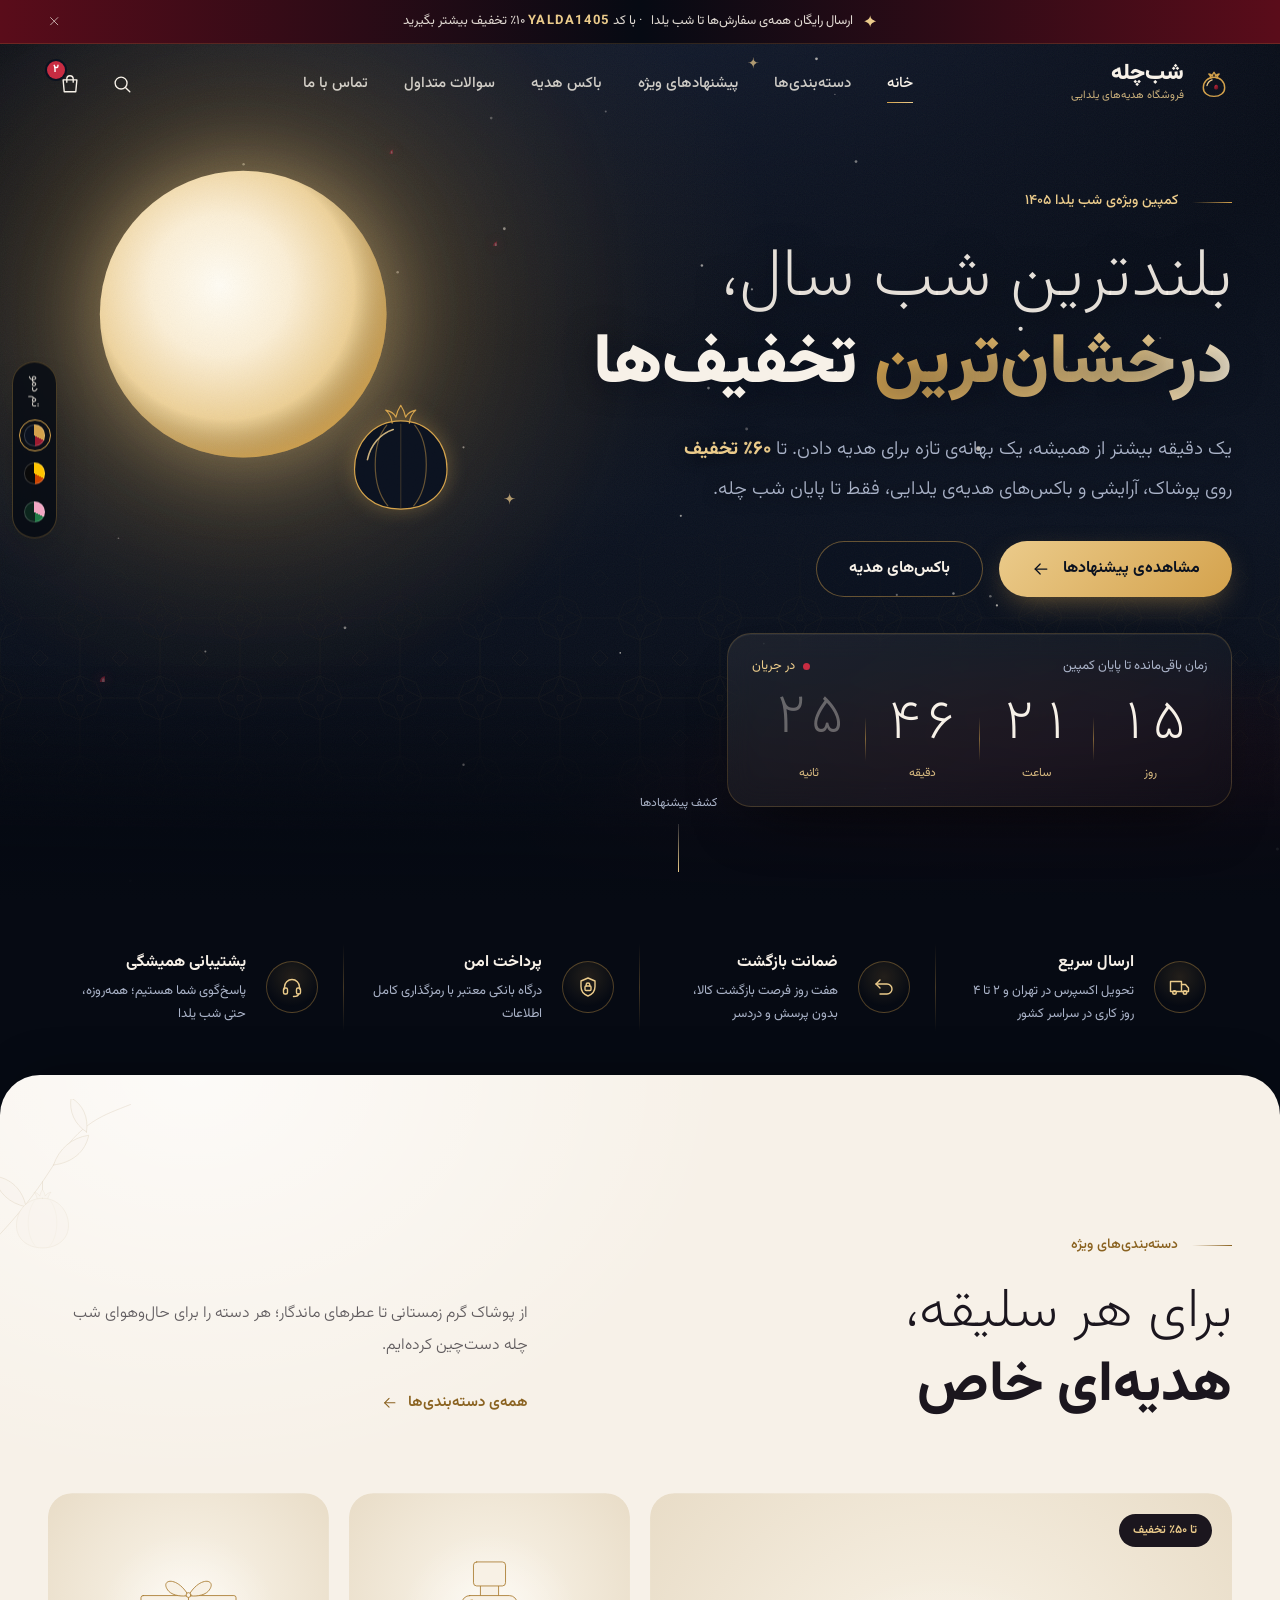
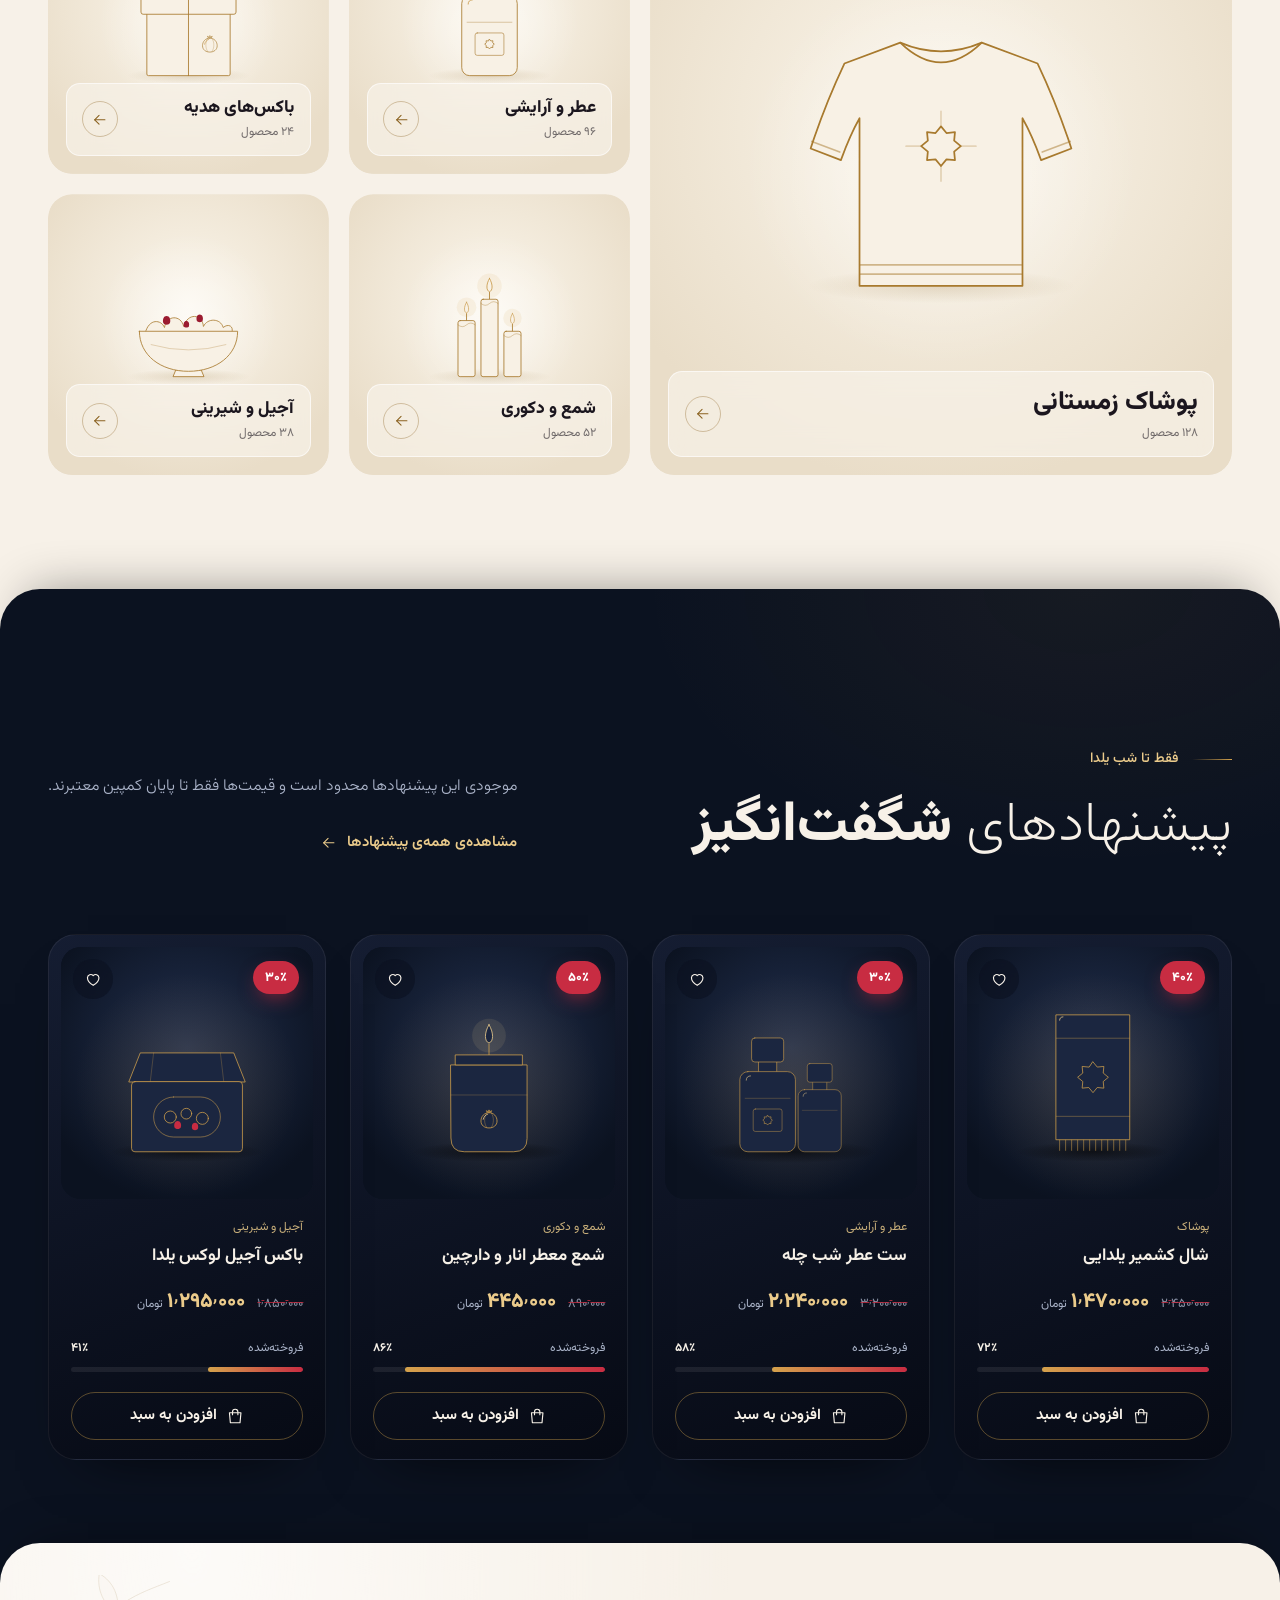
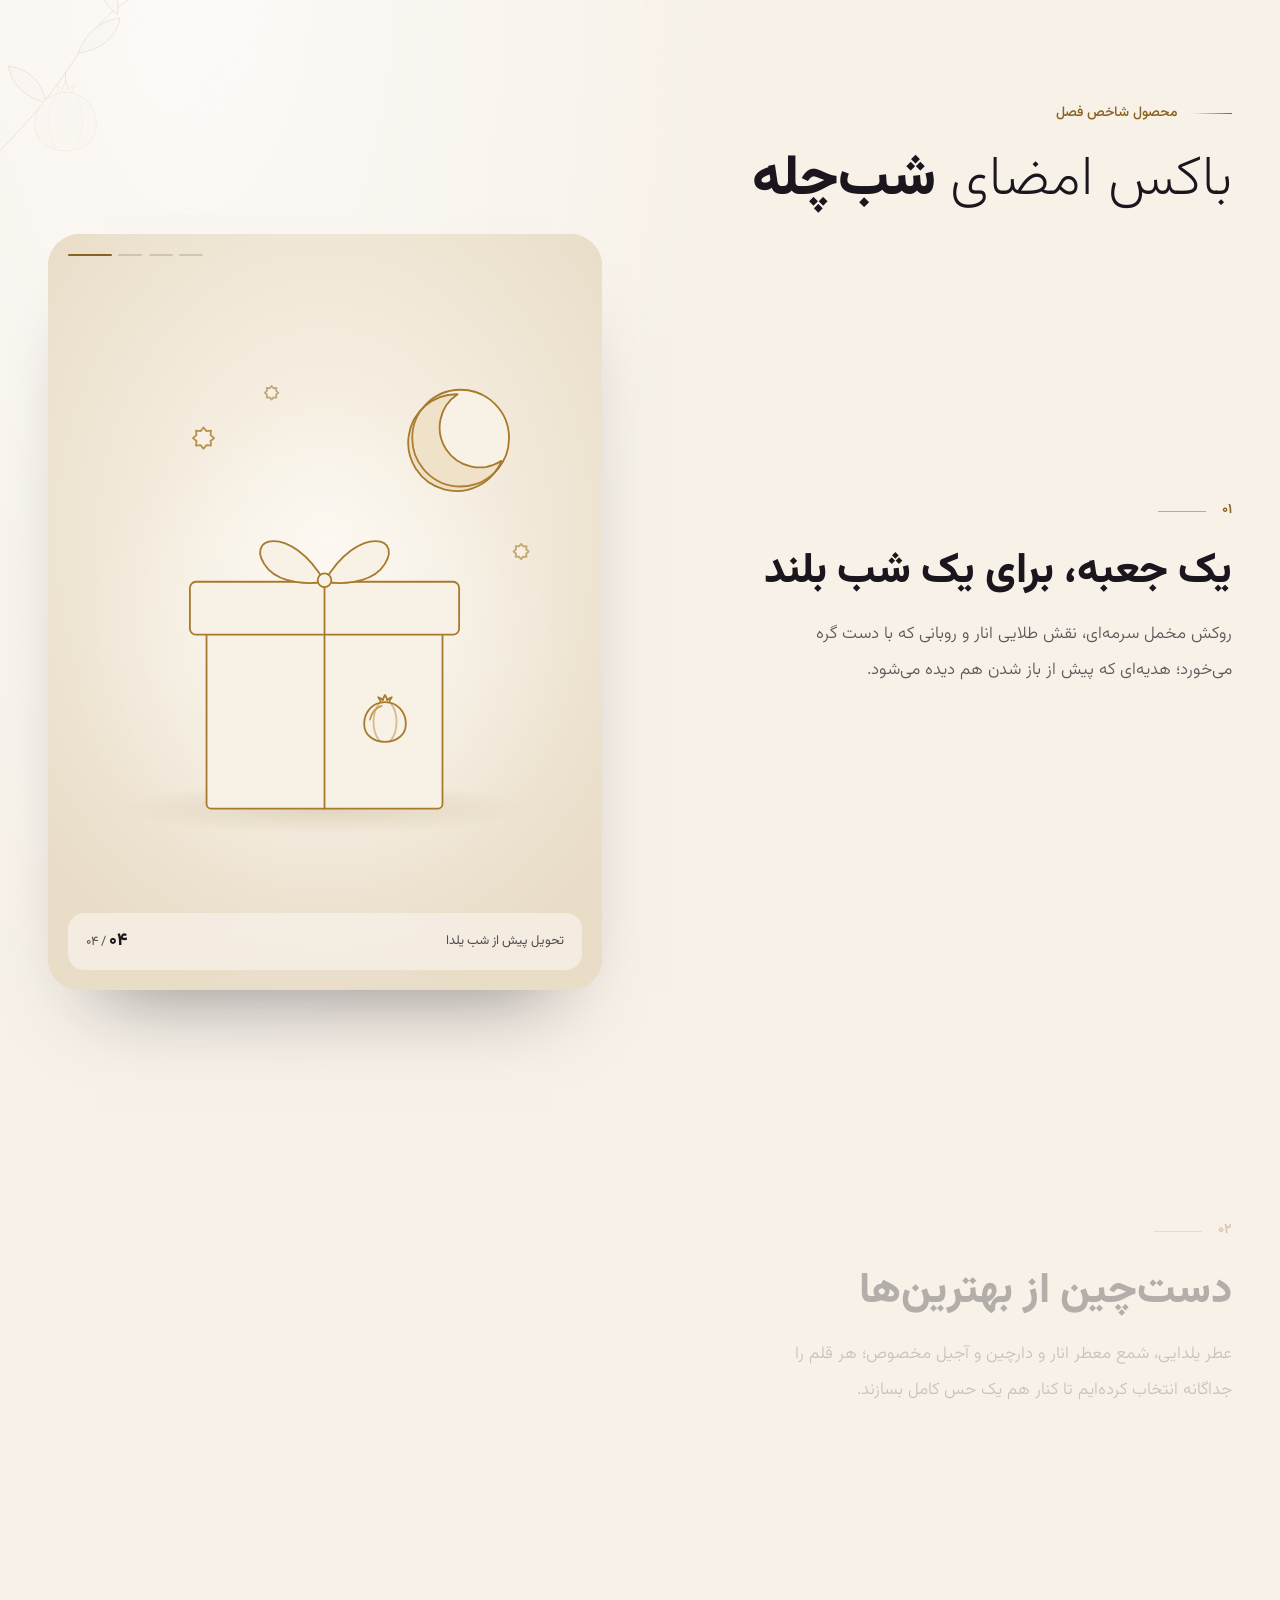
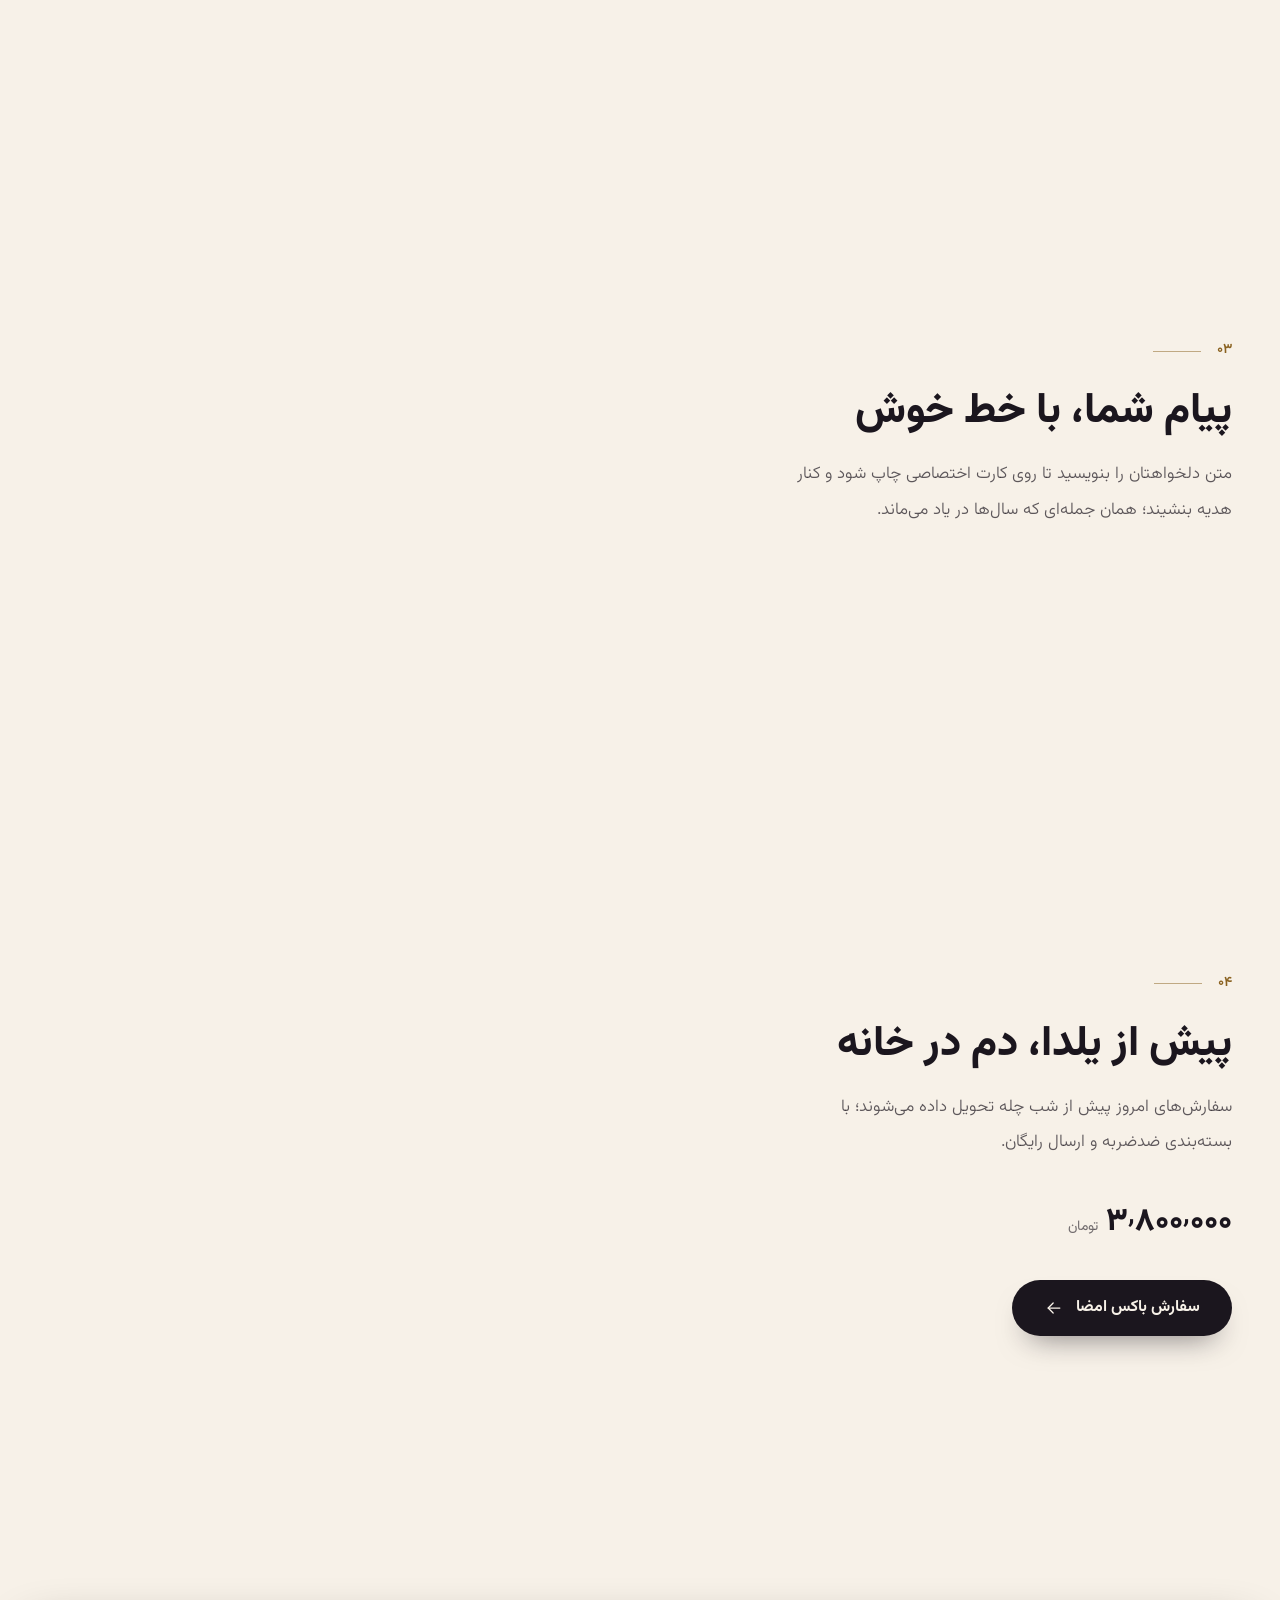
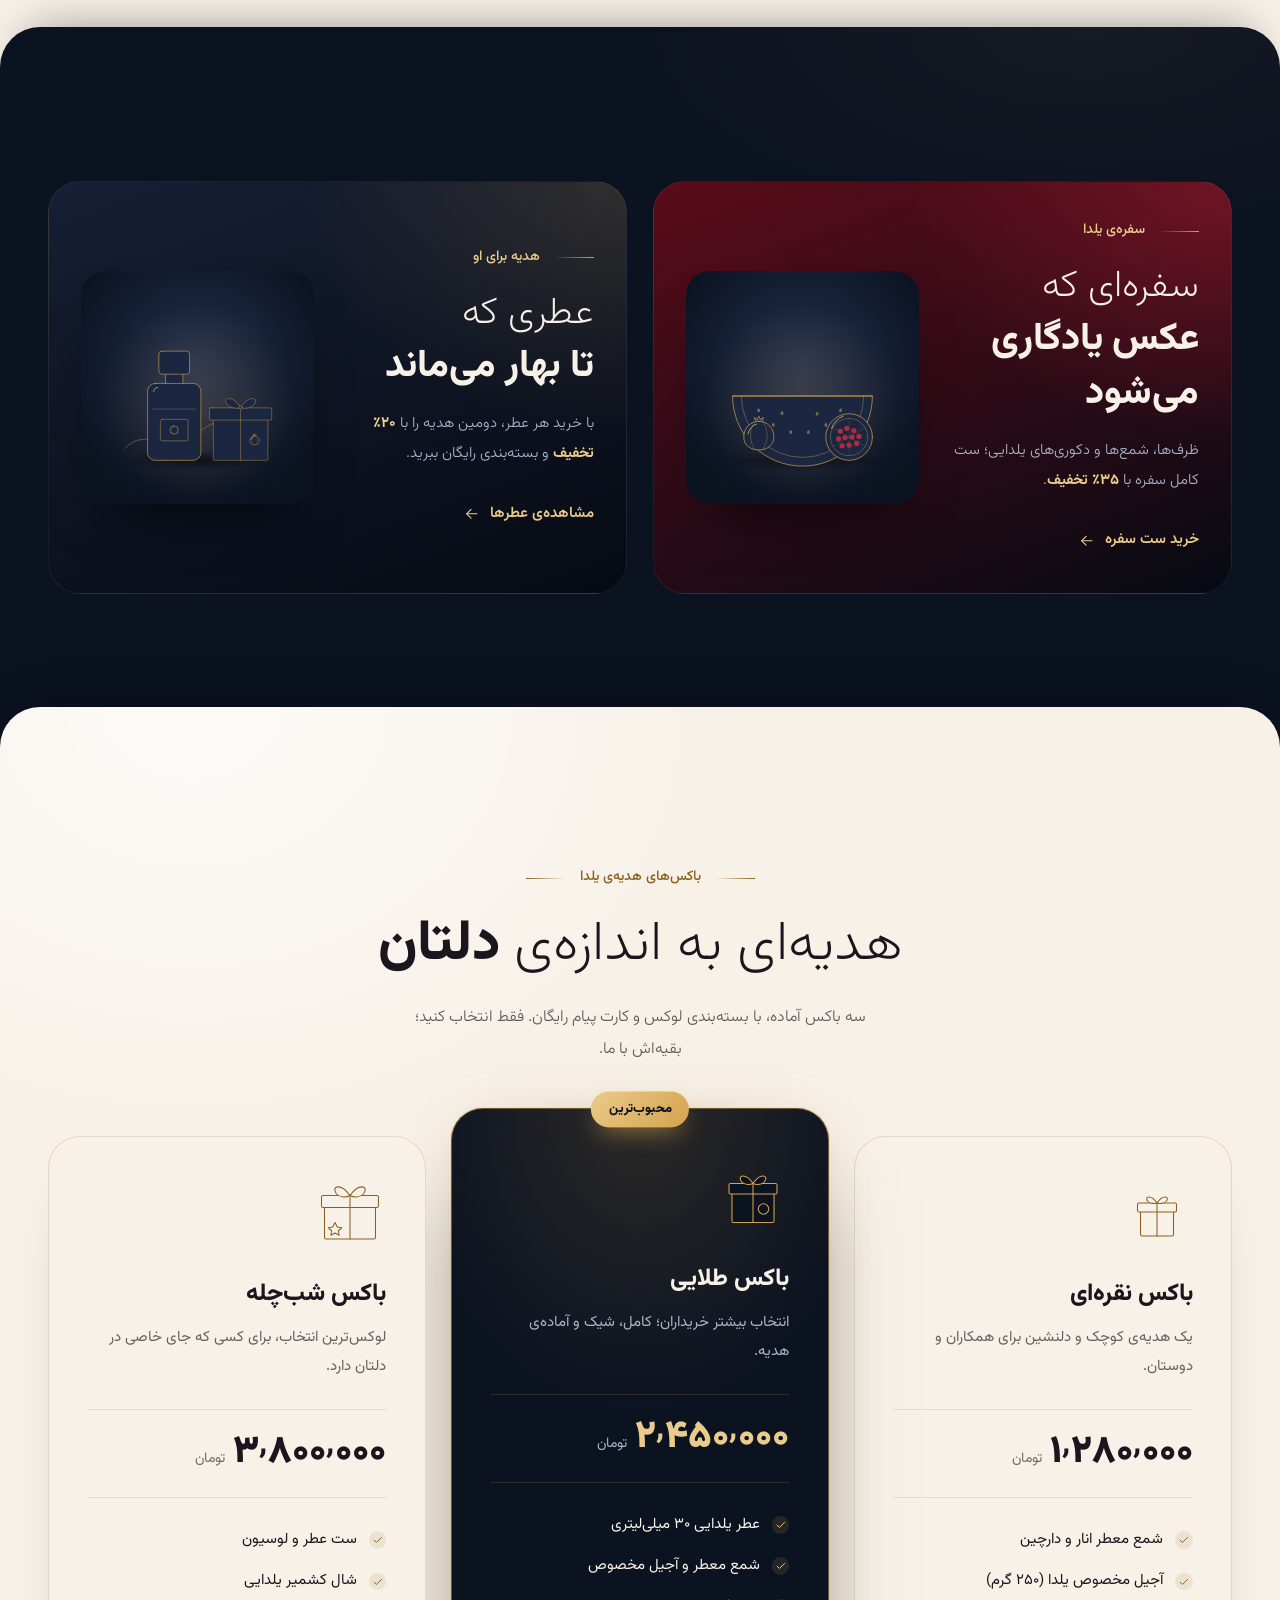
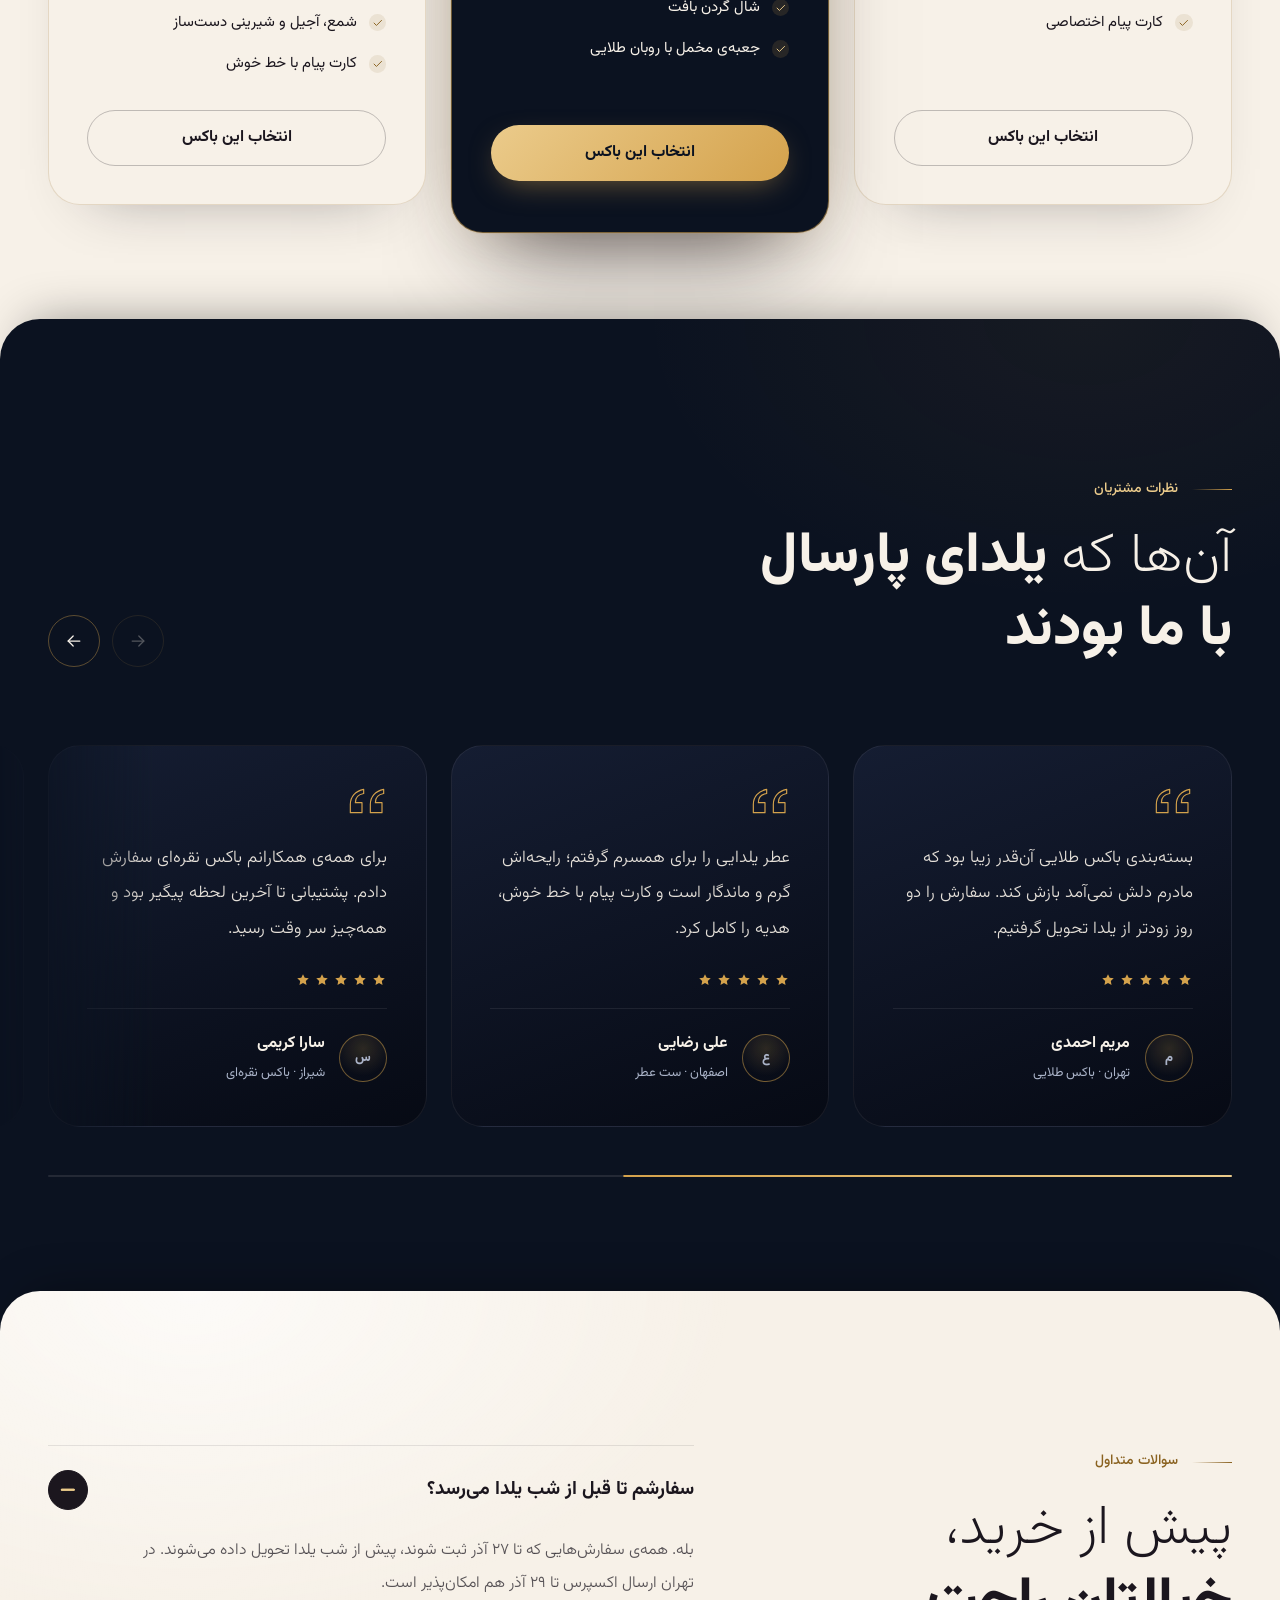
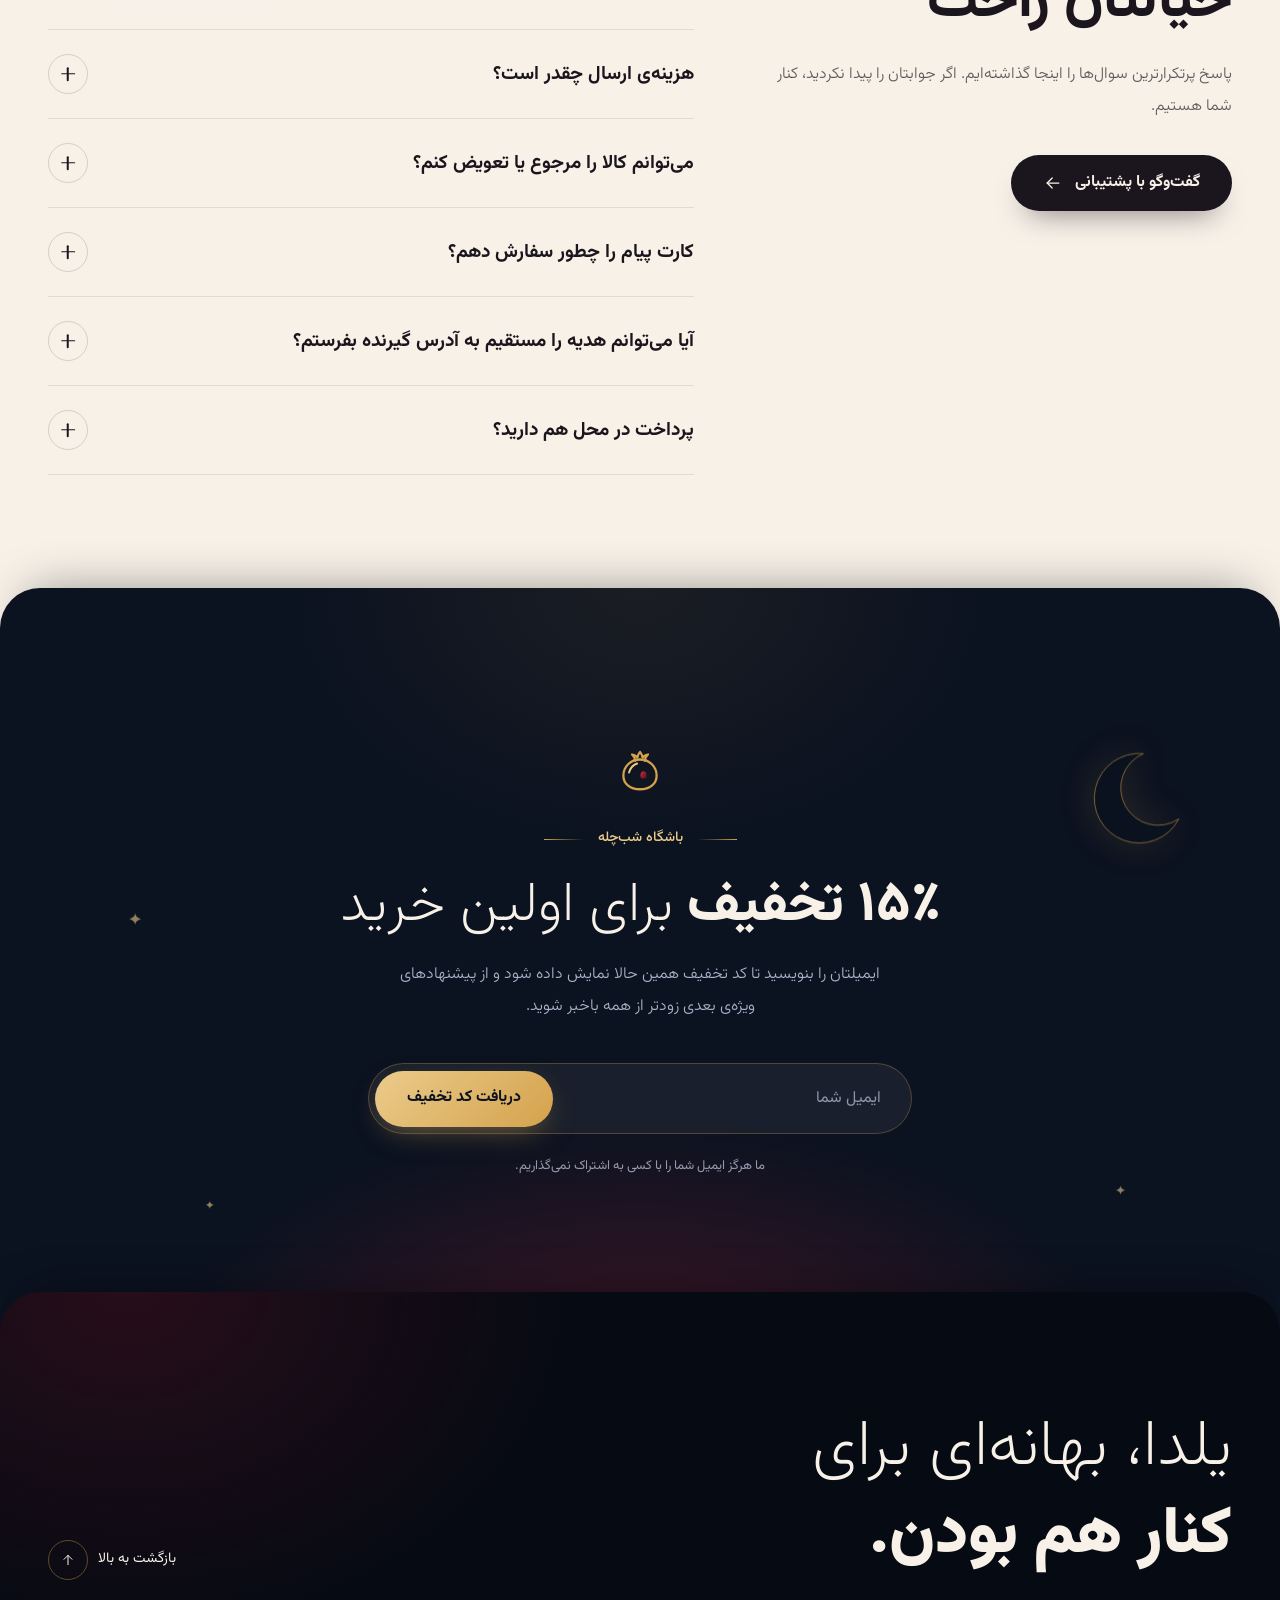
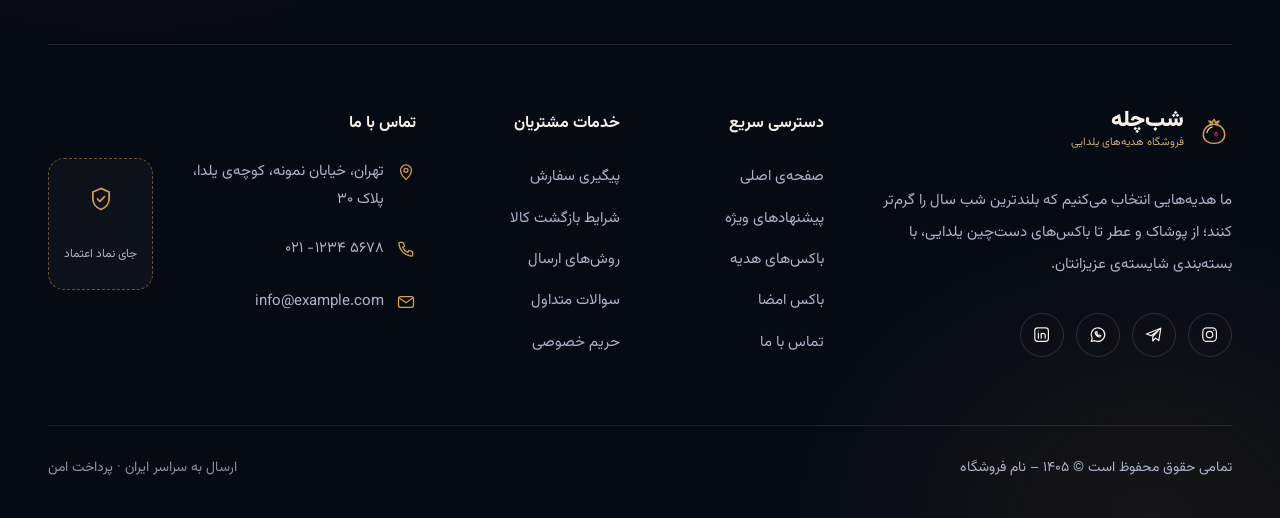
==== index.html @ 8443a1fe "feat: add Shab-e Chelleh template demo" ====
<!DOCTYPE html>
<html lang="fa" dir="rtl" class="no-js">
<head>
  <meta charset="UTF-8">
  <meta name="viewport" content="width=device-width, initial-scale=1">
  <script>document.documentElement.classList.replace('no-js', 'js');try{if(sessionStorage.getItem('shab-bar-closed'))document.documentElement.classList.add('bar-closed')}catch(e){}</script>

  <!-- ===== شروع: متاتگ‌های سئو (متن‌ها را با اطلاعات فروشگاه خود جایگزین کنید) ===== -->
  <title>شب‌چله | کمپین فروش ویژه‌ی یلدا</title>
  <meta name="description" content="کمپین ویژه‌ی شب یلدا؛ تا ۶۰٪ تخفیف روی پوشاک، لوازم آرایشی و باکس‌های هدیه‌ی یلدایی با ارسال رایگان تا شب چله.">
  <meta name="keywords" content="یلدا, شب چله, تخفیف یلدا, هدیه یلدا, باکس هدیه, فروش ویژه">
  <meta name="author" content="نام فروشگاه">
  <meta name="robots" content="index, follow">
  <meta name="theme-color" content="#0B1220">
  <meta name="generator" content="Shab-e Chelleh HTML Template 1.0.0">
  <!-- <link rel="canonical" href="https://example.com/"> آدرس کامل صفحه را اینجا بنویسید -->
  <!-- ===== پایان: متاتگ‌های سئو ===== -->

  <!-- ===== شروع: Open Graph (برای نمایش زیبا هنگام اشتراک لینک؛ آدرس‌ها را کامل کنید) ===== -->
  <meta property="og:type" content="website">
  <meta property="og:locale" content="fa_IR">
  <meta property="og:site_name" content="نام فروشگاه">
  <meta property="og:title" content="شب‌چله | کمپین فروش ویژه‌ی یلدا">
  <meta property="og:description" content="بلندترین شب سال، درخشان‌ترین تخفیف‌ها. تا ۶۰٪ تخفیف تا پایان شب چله.">
  <meta property="og:url" content="index.html">
  <meta property="og:image" content="assets/images/og-image.jpg">
  <meta property="og:image:width" content="1200">
  <meta property="og:image:height" content="630">
  <meta name="twitter:card" content="summary_large_image">
  <!-- ===== پایان: Open Graph ===== -->

  <link rel="icon" href="assets/images/favicon.svg" type="image/svg+xml">
  <link rel="apple-touch-icon" href="assets/images/apple-touch-icon.png">
  <!-- فونت وزیرمتن: بدون مسدود کردن نمایش صفحه لود می‌شود -->
  <link rel="preload" href="assets/css/fonts.css" as="style">
  <link rel="stylesheet" href="assets/css/fonts.css" media="print" onload="this.media='all'">
  <noscript><link rel="stylesheet" href="assets/css/fonts.css"></noscript>

  <!-- استایل‌ها: ترتیب مهم است؛ custom.css همیشه آخر لود می‌شود -->
  <link rel="stylesheet" href="assets/css/style.css">
  <link rel="stylesheet" href="assets/css/themes.css">
  <link rel="stylesheet" href="assets/css/custom.css">
</head>
<body>

  <!-- ===== شروع: اسپرایت آیکون‌ها و گرادیان‌های مشترک SVG (نمایش داده نمی‌شود) ===== -->
  <svg class="absolute h-0 w-0 overflow-hidden" aria-hidden="true" focusable="false">
    <defs>
      <radialGradient id="g-pom" cx="35%" cy="32%" r="75%">
        <stop offset="0" style="stop-color:rgb(var(--c-pomegranate-bright))"/>
        <stop offset=".55" style="stop-color:rgb(var(--c-pomegranate))"/>
        <stop offset="1" style="stop-color:rgb(var(--c-pomegranate-dark))"/>
      </radialGradient>
      <linearGradient id="g-seed" x1="0" y1="0" x2="1" y2="1">
        <stop offset="0" style="stop-color:rgb(var(--c-pomegranate-bright))"/>
        <stop offset="1" style="stop-color:rgb(var(--c-pomegranate-dark))"/>
      </linearGradient>
      <radialGradient id="g-moon" cx="42%" cy="40%" r="64%">
        <stop offset="0" style="stop-color:rgb(var(--c-moon-core))"/>
        <stop offset=".38" style="stop-color:rgb(var(--c-moon-mid))"/>
        <stop offset=".78" style="stop-color:rgb(var(--c-moon-rim))"/>
        <stop offset="1" style="stop-color:rgb(var(--c-moon-edge))"/>
      </radialGradient>
      <radialGradient id="g-moon-shade" cx="44%" cy="42%" r="62%">
        <stop offset=".72" stop-color="#000" stop-opacity="0"/>
        <stop offset="1" style="stop-color:rgb(var(--c-moon-edge))" stop-opacity=".45"/>
      </radialGradient>
    </defs>

    <symbol id="seed" viewBox="-12 -14 24 26">
      <path d="M0-12C7-12 10-4 8 4 6 10-6 10-8 4-10-4-7-12 0-12Z" fill="url(#g-seed)"/>
      <ellipse cx="-3" cy="-5" rx="2" ry="3.6" fill="#fff" opacity=".45"/>
    </symbol>

    <symbol id="logo-mark" viewBox="0 0 64 64">
      <g fill="none" style="stroke:rgb(var(--c-gold))" stroke-width="2.6" stroke-linecap="round" stroke-linejoin="round">
        <path d="M32 20c11 0 19 8.5 19 18.5 0 9.5-8 15.5-19 15.5s-19-6-19-15.5C13 28.5 21 20 32 20Z"/>
        <path d="M26.5 21.5c-.3-3-1.6-5.4-3.6-7.2 3 .4 5.1 1.8 6.1 3.6.5-2.7 1.5-4.8 3-6.6 1.5 1.8 2.5 3.9 3 6.6 1-1.8 3.1-3.2 6.1-3.6-2 1.8-3.3 4.2-3.6 7.2"/>
      </g>
      <path d="M19.5 35c1.2-5 4.6-8.8 9.2-10.4" fill="none" style="stroke:rgb(var(--c-gold-light))" stroke-width="2.2" stroke-linecap="round"/>
      <path d="M36 33.5c2.8 0 4.1 3.3 3.3 6.4-.7 2.5-5.9 2.5-6.6 0-.8-3.1.5-6.4 3.3-6.4Z" fill="url(#g-seed)"/>
    </symbol>

    <symbol id="i-bag" viewBox="0 0 24 24" fill="none" stroke="currentColor" stroke-width="1.5" stroke-linecap="round" stroke-linejoin="round">
      <path d="M4.5 7.5h15l-1.2 13h-12.6Z"/><path d="M8.5 10V6.5a3.5 3.5 0 0 1 7 0V10"/>
    </symbol>
    <symbol id="i-search" viewBox="0 0 24 24" fill="none" stroke="currentColor" stroke-width="1.5" stroke-linecap="round">
      <circle cx="11" cy="11" r="6.5"/><path d="m16 16 4.5 4.5"/>
    </symbol>
    <symbol id="i-arrow" viewBox="0 0 24 24" fill="none" stroke="currentColor" stroke-width="1.5" stroke-linecap="round" stroke-linejoin="round">
      <path d="M19 12H5"/><path d="m11 6-6 6 6 6"/>
    </symbol>
    <symbol id="i-arrow-up" viewBox="0 0 24 24" fill="none" stroke="currentColor" stroke-width="1.5" stroke-linecap="round" stroke-linejoin="round">
      <path d="M12 19V5"/><path d="m6 11 6-6 6 6"/>
    </symbol>
    <symbol id="i-instagram" viewBox="0 0 24 24" fill="none" stroke="currentColor" stroke-width="1.5">
      <rect x="3.5" y="3.5" width="17" height="17" rx="5"/><circle cx="12" cy="12" r="4"/><circle cx="17.2" cy="6.8" r=".8" fill="currentColor" stroke="none"/>
    </symbol>
    <symbol id="i-telegram" viewBox="0 0 24 24" fill="none" stroke="currentColor" stroke-width="1.5" stroke-linejoin="round">
      <path d="M21 4 3 11.2l6 2.2L18 7l-7 7.4V20l3.4-3.6L18.5 19.5Z"/>
    </symbol>
    <symbol id="i-whatsapp" viewBox="0 0 24 24" fill="none" stroke="currentColor" stroke-width="1.5" stroke-linejoin="round" stroke-linecap="round">
      <path d="M4 20.5 5.3 16.6A8.5 8.5 0 1 1 8.6 19.6Z"/><path d="M9 9.2c0 3 2.6 5.8 5.8 5.8l1.2-1.6-1.8-.9-1 .8a4.2 4.2 0 0 1-2.3-2.3l.8-1-.9-1.8Z"/>
    </symbol>
    <symbol id="i-linkedin" viewBox="0 0 24 24" fill="none" stroke="currentColor" stroke-width="1.5" stroke-linecap="round">
      <rect x="3.5" y="3.5" width="17" height="17" rx="3.5"/><path d="M8 10.5v6M8 7.5v.01M11.5 16.5v-6M11.5 13a2.5 2.5 0 0 1 5 0v3.5"/>
    </symbol>
    <symbol id="i-phone" viewBox="0 0 24 24" fill="none" stroke="currentColor" stroke-width="1.5" stroke-linejoin="round">
      <path d="M5 4h3.5l1.8 4.5-2.3 1.4a11 11 0 0 0 6.1 6.1l1.4-2.3L20 15.5V19a1.5 1.5 0 0 1-1.6 1.5A16.5 16.5 0 0 1 3.5 5.6 1.5 1.5 0 0 1 5 4Z"/>
    </symbol>
    <symbol id="i-mail" viewBox="0 0 24 24" fill="none" stroke="currentColor" stroke-width="1.5" stroke-linejoin="round">
      <rect x="3" y="5.5" width="18" height="13" rx="2.5"/><path d="m3.5 7 8.5 6 8.5-6"/>
    </symbol>
    <symbol id="i-pin" viewBox="0 0 24 24" fill="none" stroke="currentColor" stroke-width="1.5" stroke-linejoin="round">
      <path d="M12 21s-6.5-5.6-6.5-11a6.5 6.5 0 0 1 13 0c0 5.4-6.5 11-6.5 11Z"/><circle cx="12" cy="10" r="2.4"/>
    </symbol>
    <symbol id="i-close" viewBox="0 0 24 24" fill="none" stroke="currentColor" stroke-width="1.6" stroke-linecap="round">
      <path d="M6 6l12 12M18 6 6 18"/>
    </symbol>
    <symbol id="i-spark" viewBox="0 0 24 24" fill="currentColor">
      <path d="M12 2c.6 4.6 2.4 7.4 10 10-7.6 2.6-9.4 5.4-10 10-.6-4.6-2.4-7.4-10-10 7.6-2.6 9.4-5.4 10-10Z"/>
    </symbol>
    <symbol id="i-truck" viewBox="0 0 24 24" fill="none" stroke="currentColor" stroke-width="1.4" stroke-linecap="round" stroke-linejoin="round">
      <path d="M2.5 6.5h11v10h-11Z"/><path d="M13.5 9.5h4l3 3.5v3.5h-7"/><circle cx="6.5" cy="17.5" r="1.8"/><circle cx="17" cy="17.5" r="1.8"/>
    </symbol>
    <symbol id="i-return" viewBox="0 0 24 24" fill="none" stroke="currentColor" stroke-width="1.4" stroke-linecap="round" stroke-linejoin="round">
      <path d="M4 9h11a5 5 0 0 1 0 10H8"/><path d="m8 5-4 4 4 4"/>
    </symbol>
    <symbol id="i-shield" viewBox="0 0 24 24" fill="none" stroke="currentColor" stroke-width="1.4" stroke-linecap="round" stroke-linejoin="round">
      <path d="M12 3 5 6v5.5c0 4.3 3 8 7 9.5 4-1.5 7-5.2 7-9.5V6Z"/><rect x="9" y="11" width="6" height="4.5" rx="1"/><path d="M10.2 11V9.8a1.8 1.8 0 0 1 3.6 0V11"/>
    </symbol>
    <symbol id="i-headset" viewBox="0 0 24 24" fill="none" stroke="currentColor" stroke-width="1.4" stroke-linecap="round" stroke-linejoin="round">
      <path d="M4.5 14v-2a7.5 7.5 0 0 1 15 0v2"/><rect x="3.5" y="13" width="4" height="6" rx="1.5"/><rect x="16.5" y="13" width="4" height="6" rx="1.5"/><path d="M18.5 19c0 1.5-2 2.5-5 2.5"/>
    </symbol>
    <symbol id="i-heart" viewBox="0 0 24 24" fill="none" stroke="currentColor" stroke-width="1.5" stroke-linejoin="round">
      <path d="M12 20s-7.5-4.6-7.5-10A4.3 4.3 0 0 1 12 7.4 4.3 4.3 0 0 1 19.5 10c0 5.4-7.5 10-7.5 10Z"/>
    </symbol>
    <symbol id="i-star" viewBox="0 0 24 24" fill="currentColor">
      <path d="m12 3.2 2.6 5.5 6 .8-4.4 4.1 1.1 5.9L12 16.6l-5.3 2.9 1.1-5.9-4.4-4.1 6-.8Z"/>
    </symbol>
    <symbol id="i-check" viewBox="0 0 24 24" fill="none" stroke="currentColor" stroke-width="1.8" stroke-linecap="round" stroke-linejoin="round">
      <path d="m5 12.5 4.5 4.5L19 7.5"/>
    </symbol>
    <!-- تزئین خطی: شاخه‌ی انار (برگ‌ها و انار با رنگ زمینه پر می‌شوند تا خطوط پشتی دیده نشوند) -->
    <symbol id="orn-branch" viewBox="0 0 320 320" fill="none" stroke="currentColor" stroke-width="1" stroke-linecap="round" stroke-linejoin="round">
      <path d="M10 310C70 250 120 200 170 120S260 30 310 10"/>
      <path d="M92 172c-8-12-14-22-28-30M196 96c12-8 24-16 36-28" opacity=".6"/>
      <path d="M150 166V150"/>
      <g style="fill:var(--orn-fill, none)">
        <path d="M120 196c-30-6-52-26-58-56 30 4 52 24 58 56Z"/>
        <path d="M170 120c10-30 34-50 64-54-6 30-30 50-64 54Z"/>
        <path d="M230 60c-22-14-32-38-28-62 22 12 32 36 28 62Z"/>
        <g transform="translate(150 230) scale(.55) translate(-100 -140)">
          <path d="M84 60c-1-12-5-22-12-30 10 2 16 7 19 13 2-9 5-16 9-22 4 6 7 13 9 22 3-6 9-11 19-13-7 8-11 18-12 30Z"/>
          <path d="M100 50c52 0 86 42 86 90 0 46-38 74-86 74S14 186 14 140c0-48 34-90 86-90Z"/>
          <path d="M74 58c-28 34-30 112 2 150M126 58c28 34 30 112-2 150" fill="none" opacity=".5"/>
        </g>
      </g>
    </symbol>
  </svg>
  <!-- ===== پایان: اسپرایت آیکون‌ها ===== -->

  <a class="skip-link" href="#main">پرش به محتوای اصلی</a>

  <!-- ===== شروع: نوار اعلان بالا (قابل بستن) ===== -->
  <div class="announce-bar" data-announce role="region" aria-label="اطلاعیه‌ی فروشگاه">
    <div class="container-lux announce-inner">
      <p>
        <svg class="spark" aria-hidden="true"><use href="#i-spark"/></svg>
        <span>ارسال رایگان همه‌ی سفارش‌ها تا شب یلدا</span>
        <span class="hidden md:inline">· با کد <span class="announce-code" dir="ltr">YALDA1405</span> ۱۰٪ تخفیف بیشتر بگیرید</span>
      </p>
      <button type="button" class="announce-close" data-announce-close aria-label="بستن اطلاعیه">
        <svg aria-hidden="true"><use href="#i-close"/></svg>
      </button>
    </div>
  </div>
  <!-- ===== پایان: نوار اعلان بالا ===== -->

  <!-- ===== شروع: هدر شیشه‌ای ===== -->
  <header class="site-header" id="site-header">
    <div class="header-inner container-lux flex items-center justify-between gap-6">
      <a href="index.html" class="logo">
        <svg class="logo-mark" aria-hidden="true"><use href="#logo-mark"/></svg>
        <span>
          <span class="logo-name">شب‌چله</span>
          <span class="logo-tag">فروشگاه هدیه‌های یلدایی</span>
        </span>
      </a>

      <nav class="hidden lg:block" aria-label="منوی اصلی">
        <ul class="flex items-center gap-9">
          <li><a class="nav-link" href="index.html" aria-current="page">خانه</a></li>
          <li><a class="nav-link" href="#categories">دسته‌بندی‌ها</a></li>
          <li><a class="nav-link" href="#offers">پیشنهادهای ویژه</a></li>
          <li><a class="nav-link" href="#gift-boxes">باکس هدیه</a></li>
          <li><a class="nav-link" href="#faq">سوالات متداول</a></li>
          <li><a class="nav-link" href="contact.html">تماس با ما</a></li>
        </ul>
      </nav>

      <div class="flex items-center gap-1 sm:gap-2">
        <a href="#" class="icon-btn hidden sm:inline-grid" aria-label="جستجو">
          <svg aria-hidden="true"><use href="#i-search"/></svg>
        </a>
        <a href="#" class="icon-btn" aria-label="سبد خرید">
          <svg aria-hidden="true"><use href="#i-bag"/></svg>
          <span class="cart-badge" data-cart-count aria-live="polite">۲</span>
        </a>
        <button type="button" class="icon-btn menu-toggle lg:hidden" data-menu-toggle aria-expanded="false" aria-controls="mobile-menu" aria-label="باز کردن منو">
          <span aria-hidden="true">
            <span class="bar"></span>
            <span class="bar"></span>
          </span>
        </button>
      </div>
    </div>
  </header>

  <!-- منوی موبایل تمام‌صفحه -->
  <div class="mobile-menu lg:hidden" id="mobile-menu" data-mobile-menu inert>
    <nav aria-label="منوی موبایل">
      <ul>
        <li><a class="m-link" style="--i:0" href="index.html" aria-current="page"><small>۰۱</small>خانه</a></li>
        <li><a class="m-link" style="--i:1" href="#categories"><small>۰۲</small>دسته‌بندی‌ها</a></li>
        <li><a class="m-link" style="--i:2" href="#offers"><small>۰۳</small>پیشنهادهای ویژه</a></li>
        <li><a class="m-link" style="--i:3" href="#gift-boxes"><small>۰۴</small>باکس هدیه</a></li>
        <li><a class="m-link" style="--i:4" href="#faq"><small>۰۵</small>سوالات متداول</a></li>
        <li><a class="m-link" style="--i:5" href="contact.html"><small>۰۶</small>تماس با ما</a></li>
      </ul>
    </nav>
    <p class="mt-auto pt-10 text-sm text-mist">ارسال رایگان همه‌ی سفارش‌ها تا شب یلدا</p>
  </div>
  <!-- ===== پایان: هدر شیشه‌ای ===== -->

  <main id="main">

    <!-- ===== شروع: هیروی سینمایی ===== -->
    <section class="hero" id="top" aria-labelledby="hero-title">

      <!-- لایه‌های تزئینی پس‌زمینه (ماه، ستاره‌ها، انار، نقش‌مایه) -->
      <div class="hero-bg" aria-hidden="true">
        <div class="stars stars-far parallax-layer hero-fade" data-parallax="0.06" data-pointer="6" style="--d:100ms">
          <svg viewBox="0 0 1440 820" preserveAspectRatio="xMidYMid slice" class="fill-cream"><circle cx="0" cy="755" r="0.67" opacity="0.34"/><circle cx="767" cy="270" r="0.95" opacity="0.59"/><circle cx="986" cy="521" r="0.99" opacity="0.36"/><circle cx="1019" cy="572" r="0.53" opacity="0.56"/><circle cx="1328" cy="662" r="0.57" opacity="0.48"/><circle cx="991" cy="528" r="0.85" opacity="0.66"/><circle class="twinkle" style="animation-delay:1.3s" cx="536" cy="275" r="1.00" opacity="0.40"/><circle cx="617" cy="242" r="1.06" opacity="0.50"/><circle cx="1264" cy="48" r="0.66" opacity="0.50"/><circle cx="607" cy="158" r="1.05" opacity="0.27"/><circle class="twinkle" style="animation-delay:1.8s" cx="496" cy="545" r="1.05" opacity="0.48"/><circle cx="408" cy="299" r="0.75" opacity="0.40"/><circle cx="884" cy="191" r="1.04" opacity="0.46"/><circle cx="915" cy="520" r="0.81" opacity="0.48"/><circle cx="1353" cy="325" r="0.92" opacity="0.36"/><circle cx="505" cy="271" r="0.73" opacity="0.61"/><circle class="twinkle" style="animation-delay:0.4s" cx="160" cy="672" r="0.55" opacity="0.43"/><circle cx="1435" cy="180" r="0.88" opacity="0.31"/><circle cx="854" cy="113" r="1.05" opacity="0.65"/><circle class="twinkle" style="animation-delay:1.1s" cx="1275" cy="744" r="0.96" opacity="0.37"/><circle cx="109" cy="1" r="0.87" opacity="0.35"/><circle class="twinkle" style="animation-delay:1.7s" cx="705" cy="564" r="0.64" opacity="0.65"/><circle cx="1288" cy="97" r="0.79" opacity="0.25"/><circle class="twinkle" style="animation-delay:4.4s" cx="917" cy="756" r="0.51" opacity="0.66"/><circle class="twinkle" style="animation-delay:2.5s" cx="814" cy="557" r="0.66" opacity="0.35"/><circle cx="75" cy="631" r="0.92" opacity="0.57"/><circle cx="47" cy="90" r="1.05" opacity="0.31"/><circle cx="1286" cy="30" r="1.03" opacity="0.64"/><circle cx="1374" cy="627" r="0.75" opacity="0.36"/><circle cx="1270" cy="327" r="0.64" opacity="0.43"/><circle cx="805" cy="288" r="0.87" opacity="0.58"/><circle cx="1044" cy="347" r="0.62" opacity="0.39"/><circle class="twinkle" style="animation-delay:2.9s" cx="1432" cy="519" r="1.02" opacity="0.66"/><circle cx="195" cy="408" r="0.83" opacity="0.60"/><circle cx="694" cy="153" r="0.77" opacity="0.32"/><circle cx="751" cy="460" r="0.80" opacity="0.59"/><circle class="twinkle" style="animation-delay:3.3s" cx="1081" cy="21" r="0.68" opacity="0.49"/><circle class="twinkle" style="animation-delay:3.5s" cx="419" cy="193" r="0.90" opacity="0.44"/><circle cx="1185" cy="751" r="1.05" opacity="0.56"/><circle cx="36" cy="625" r="0.86" opacity="0.58"/><circle class="twinkle" style="animation-delay:0.0s" cx="53" cy="111" r="0.55" opacity="0.30"/><circle class="twinkle" style="animation-delay:3.0s" cx="871" cy="776" r="0.62" opacity="0.31"/><circle cx="350" cy="374" r="1.10" opacity="0.44"/><circle class="twinkle" style="animation-delay:3.6s" cx="1115" cy="325" r="0.75" opacity="0.28"/><circle class="twinkle" style="animation-delay:0.9s" cx="1403" cy="125" r="1.06" opacity="0.48"/><circle cx="868" cy="140" r="0.55" opacity="0.37"/><circle cx="801" cy="394" r="1.10" opacity="0.28"/><circle class="twinkle" style="animation-delay:1.1s" cx="453" cy="3" r="0.50" opacity="0.44"/><circle cx="1331" cy="638" r="0.96" opacity="0.45"/><circle cx="1386" cy="657" r="0.90" opacity="0.51"/><circle cx="586" cy="408" r="0.80" opacity="0.51"/><circle cx="958" cy="519" r="0.94" opacity="0.65"/><circle cx="1423" cy="359" r="0.79" opacity="0.68"/><circle cx="515" cy="65" r="0.71" opacity="0.65"/><circle class="twinkle" style="animation-delay:3.6s" cx="1063" cy="783" r="0.97" opacity="0.34"/><circle cx="150" cy="751" r="0.98" opacity="0.54"/><circle cx="772" cy="363" r="1.02" opacity="0.50"/><circle class="twinkle" style="animation-delay:2.7s" cx="390" cy="563" r="0.76" opacity="0.43"/><circle cx="333" cy="737" r="0.99" opacity="0.40"/><circle class="twinkle" style="animation-delay:0.6s" cx="1263" cy="95" r="0.68" opacity="0.66"/><circle class="twinkle" style="animation-delay:1.0s" cx="572" cy="18" r="0.92" opacity="0.65"/><circle cx="1364" cy="574" r="0.61" opacity="0.30"/><circle class="twinkle" style="animation-delay:1.5s" cx="23" cy="666" r="0.85" opacity="0.59"/><circle cx="1029" cy="783" r="0.83" opacity="0.51"/><circle class="twinkle" style="animation-delay:2.8s" cx="1012" cy="602" r="0.86" opacity="0.30"/><circle cx="324" cy="477" r="0.65" opacity="0.35"/><circle class="twinkle" style="animation-delay:3.1s" cx="906" cy="667" r="0.64" opacity="0.66"/><circle class="twinkle" style="animation-delay:4.1s" cx="586" cy="649" r="0.90" opacity="0.61"/><circle cx="721" cy="675" r="0.75" opacity="0.64"/><circle cx="1047" cy="744" r="1.01" opacity="0.34"/></svg>
        </div>
        <div class="stars parallax-layer hero-fade" data-parallax="0.14" data-pointer="14" style="--d:300ms">
          <svg viewBox="0 0 1440 820" preserveAspectRatio="xMidYMid slice" class="fill-cream"><path class="twinkle" d="M223 97Q223 103 229 103Q223 103 223 109Q223 103 217 103Q223 103 223 97Z" style="animation-delay:0.3s;fill:rgb(var(--c-gold-light))" opacity="0.93"/><circle class="twinkle" style="animation-delay:0.1s" cx="1355" cy="713" r="1.87" opacity="0.62"/><path class="twinkle" d="M806 111.6Q806 116 810.4 116Q806 116 806 120.4Q806 116 801.6 116Q806 116 806 111.6Z" style="animation-delay:0.2s;fill:rgb(var(--c-gold-light))" opacity="0.72"/><circle cx="135" cy="516" r="1.47" opacity="0.86"/><circle cx="1009" cy="318" r="1.59" opacity="0.93"/><circle class="twinkle" style="animation-delay:3.3s" cx="1025" cy="495" r="1.74" opacity="0.58"/><path class="twinkle" d="M621 442.5Q621 447 625.5 447Q621 447 621 451.5Q621 447 616.5 447Q621 447 621 442.5Z" style="animation-delay:0.3s;fill:rgb(var(--c-gold-light))" opacity="0.72"/><path class="twinkle" d="M510 279Q510 283 514 283Q510 283 510 287Q510 283 506 283Q510 283 510 279Z" style="animation-delay:0.2s;fill:rgb(var(--c-gold-light))" opacity="0.79"/><circle class="twinkle" style="animation-delay:1.8s" cx="1204" cy="713" r="1.14" opacity="0.85"/><circle cx="1147" cy="10" r="1.89" opacity="0.59"/><circle class="twinkle" style="animation-delay:3.9s" cx="48" cy="142" r="1.70" opacity="0.84"/><circle cx="458" cy="377" r="1.34" opacity="0.61"/><circle cx="977" cy="409" r="1.79" opacity="0.87"/><path class="twinkle" d="M1397 562.7Q1397 567 1401.3 567Q1397 567 1397 571.3Q1397 567 1392.7 567Q1397 567 1397 562.7Z" style="animation-delay:3.9s;fill:rgb(var(--c-gold-light))" opacity="0.82"/><circle cx="1217" cy="540" r="1.75" opacity="0.71"/><circle class="twinkle" style="animation-delay:3.7s" cx="61" cy="190" r="1.26" opacity="0.51"/></svg>
        </div>

        <!-- ماه: کره‌ی نورانی نرم + پرتره‌ی خطی انار در کنار آن (یک ترکیب واحد) -->
        <div class="moon-wrap parallax-layer hero-fade" data-parallax="0.18" data-pointer="14" style="--d:200ms">
          <div class="moon-glow"></div>
          <svg class="moon" viewBox="0 0 400 400">
            <defs>
              <clipPath id="moon-clip"><circle cx="200" cy="200" r="160"/></clipPath>
              <filter id="moon-noise" x="0" y="0" width="100%" height="100%">
                <feTurbulence type="fractalNoise" baseFrequency=".85" numOctaves="2" stitchTiles="stitch"/>
                <feColorMatrix type="saturate" values="0"/>
              </filter>
            </defs>
            <circle cx="200" cy="200" r="160" fill="url(#g-moon)"/>
            <rect width="400" height="400" clip-path="url(#moon-clip)" filter="url(#moon-noise)" opacity=".06"/>
            <circle cx="200" cy="200" r="160" fill="url(#g-moon-shade)"/>
          </svg>

          <!-- انار خطی طلایی؛ عنصر فرعی کنار ماه -->
          <div class="moon-pomegranate parallax-layer hidden md:block" data-pointer="8">
            <svg viewBox="0 0 200 224" fill="none" stroke-linecap="round" stroke-linejoin="round">
              <path class="pom-body" d="M100 50c52 0 86 42 86 90 0 46-38 74-86 74S14 186 14 140c0-48 34-90 86-90Z"/>
              <g class="pom-line">
                <path d="M100 50c52 0 86 42 86 90 0 46-38 74-86 74S14 186 14 140c0-48 34-90 86-90Z"/>
                <path d="M84 54c-1-10-5-18-12-24 10 2 16 7 19 13 2-9 5-16 9-22 4 6 7 13 9 22 3-6 9-11 19-13-7 6-11 14-12 24"/>
                <path d="M74 58c-28 34-30 112 2 150" opacity=".45"/>
                <path d="M126 58c28 34 30 112-2 150" opacity=".45"/>
                <path d="M100 56v156" opacity=".2"/>
              </g>
              <path class="pom-shine" d="M38 122c6-28 24-48 48-56"/>
            </svg>
          </div>
        </div>

        <div class="hero-pattern-wrap"><div class="hero-pattern"></div></div>

        <!-- ذره‌های نور اناری -->
        <div class="hero-seed parallax-layer hidden md:block" data-parallax="0.4" data-pointer="26" style="left:38%;top:26%;--s:.7rem;--fd:8s;--fdl:-1s">
          <svg viewBox="-12 -14 24 26"><use href="#seed"/></svg>
        </div>
        <div class="hero-seed parallax-layer hidden md:block" data-parallax="0.28" data-pointer="18" style="left:7%;top:74%;--s:.95rem;--fd:10s;--fdl:-4s">
          <svg viewBox="-12 -14 24 26"><use href="#seed"/></svg>
        </div>
        <div class="hero-seed parallax-layer" data-parallax="0.5" data-pointer="30" style="left:30%;top:16%;--s:.55rem;--fd:7s;--fdl:-2s">
          <svg viewBox="-12 -14 24 26"><use href="#seed"/></svg>
        </div>

        <div class="hero-vignette"></div>
        <div class="grain"></div>
        <div class="hero-bottom-fade"></div>
      </div>

      <!-- محتوای اصلی هیرو -->
      <div class="container-lux relative z-10 flex h-full items-end md:items-center">
        <div class="w-full lg:grid lg:grid-cols-12">
          <div class="lg:col-span-7 xl:col-span-7">
            <p class="eyebrow hero-in" style="--d:50ms">کمپین ویژه‌ی شب یلدا ۱۴۰۵</p>

            <h1 id="hero-title" class="hero-title mt-5 hero-in" style="--d:150ms">
              <span class="thin">بلندترین شب سال،</span>
              <span class="text-gold-gradient">درخشان‌ترین</span> تخفیف‌ها
            </h1>

            <p class="hero-lead mt-5 hero-in" style="--d:300ms">
              یک دقیقه بیشتر از همیشه، یک بهانه‌ی تازه برای هدیه دادن. تا <strong>۶۰٪ تخفیف</strong> روی پوشاک، آرایشی و باکس‌های هدیه‌ی یلدایی، فقط تا پایان شب چله.
            </p>

            <div class="mt-8 grid grid-cols-2 gap-3 sm:flex sm:flex-wrap sm:items-center sm:gap-4 hero-in" style="--d:450ms">
              <a href="#offers" class="btn btn-gold">
                مشاهده‌ی پیشنهادها
                <svg class="hidden sm:block" aria-hidden="true"><use href="#i-arrow"/></svg>
              </a>
              <a href="#gift-boxes" class="btn btn-ghost">باکس‌های هدیه</a>
            </div>

            <!-- تایمر شمارش معکوس؛ تاریخ پایان در assets/js/main.js (متغیر CAMPAIGN_END) تنظیم می‌شود -->
            <div class="countdown mt-9 w-full sm:w-auto hero-in" style="--d:600ms" data-countdown role="timer" aria-labelledby="countdown-title">
              <div class="countdown-head">
                <span id="countdown-title">زمان باقی‌مانده تا پایان کمپین</span>
                <span class="live">در جریان</span>
              </div>
              <div class="countdown-units" dir="rtl">
                <div class="cd-unit"><span class="cd-num" data-cd="days">۰۰</span><span class="cd-label">روز</span></div>
                <span class="cd-sep" aria-hidden="true"></span>
                <div class="cd-unit"><span class="cd-num" data-cd="hours">۰۰</span><span class="cd-label">ساعت</span></div>
                <span class="cd-sep" aria-hidden="true"></span>
                <div class="cd-unit"><span class="cd-num" data-cd="minutes">۰۰</span><span class="cd-label">دقیقه</span></div>
                <span class="cd-sep" aria-hidden="true"></span>
                <div class="cd-unit"><span class="cd-num" data-cd="seconds">۰۰</span><span class="cd-label">ثانیه</span></div>
              </div>
              <p class="countdown-ended" data-countdown-ended hidden>کمپین به پایان رسید</p>
            </div>
          </div>
        </div>
      </div>

      <a href="#categories" class="scroll-cue hidden md:flex hero-in" style="--d:1400ms" data-scroll-cue>
        <span>کشف پیشنهادها</span>
        <span class="line" aria-hidden="true"></span>
      </a>
    </section>
    <!-- ===== پایان: هیروی سینمایی ===== -->

    <!-- ===== شروع: نوار اعتماد ===== -->
    <section class="trust" id="trust" aria-labelledby="trust-title">
      <h2 id="trust-title" class="sr-only">چرا از ما خرید کنید</h2>
      <div class="container-lux">
        <ul class="trust-list">
          <li class="trust-item reveal">
            <span class="trust-icon" aria-hidden="true"><svg><use href="#i-truck"/></svg></span>
            <div>
              <h3>ارسال سریع</h3>
              <p>تحویل اکسپرس در تهران و ۲ تا ۴ روز کاری در سراسر کشور</p>
            </div>
          </li>
          <li class="trust-item reveal" style="--d:120ms">
            <span class="trust-icon" aria-hidden="true"><svg><use href="#i-return"/></svg></span>
            <div>
              <h3>ضمانت بازگشت</h3>
              <p>هفت روز فرصت بازگشت کالا، بدون پرسش و دردسر</p>
            </div>
          </li>
          <li class="trust-item reveal" style="--d:240ms">
            <span class="trust-icon" aria-hidden="true"><svg><use href="#i-shield"/></svg></span>
            <div>
              <h3>پرداخت امن</h3>
              <p>درگاه بانکی معتبر با رمزگذاری کامل اطلاعات</p>
            </div>
          </li>
          <li class="trust-item reveal" style="--d:360ms">
            <span class="trust-icon" aria-hidden="true"><svg><use href="#i-headset"/></svg></span>
            <div>
              <h3>پشتیبانی همیشگی</h3>
              <p>پاسخ‌گوی شما هستیم؛ همه‌روزه، حتی شب یلدا</p>
            </div>
          </li>
        </ul>
      </div>
    </section>
    <!-- ===== پایان: نوار اعتماد ===== -->

    <!-- ===== شروع: دسته‌بندی‌های ویژه ===== -->
    <section class="section section-light section-round" id="categories" aria-labelledby="categories-title">
      <svg class="section-ornament hidden lg:block -left-10 top-6 h-44 w-44" aria-hidden="true"><use href="#orn-branch"/></svg>

      <div class="container-lux">
        <div class="section-head-row">
          <div class="reveal">
            <p class="eyebrow">دسته‌بندی‌های ویژه</p>
            <h2 id="categories-title" class="section-title"><span class="thin">برای هر سلیقه،</span><br>هدیه‌ای خاص</h2>
          </div>
          <div class="reveal flex flex-col items-start gap-5" style="--d:150ms">
            <p class="section-sub">از پوشاک گرم زمستانی تا عطرهای ماندگار؛ هر دسته را برای حال‌وهوای شب چله دست‌چین کرده‌ایم.</p>
            <a href="#" class="link-arrow">همه‌ی دسته‌بندی‌ها <svg aria-hidden="true"><use href="#i-arrow"/></svg></a>
          </div>
        </div>

        <!-- تصاویر دسته‌ها: ابعاد پیشنهادی ۸۰۰×۸۰۰ پیکسل -->
        <ul class="cat-grid">
          <li class="cat-card cat-card--lg reveal-clip">
            <a href="#">
              <img src="assets/images/placeholders/category-clothing.svg" width="800" height="800" alt="پوشاک زمستانی" loading="lazy" decoding="async">
              <span class="cat-chip">تا ۵۰٪ تخفیف</span>
              <div class="cat-label">
                <div>
                  <h3>پوشاک زمستانی</h3>
                  <p>۱۲۸ محصول</p>
                </div>
                <span class="cat-arrow" aria-hidden="true"><svg><use href="#i-arrow"/></svg></span>
              </div>
            </a>
          </li>
          <li class="cat-card reveal-clip" style="--d:100ms">
            <a href="#">
              <img src="assets/images/placeholders/category-beauty.svg" width="800" height="800" alt="عطر و آرایشی" loading="lazy" decoding="async">
              <div class="cat-label">
                <div>
                  <h3>عطر و آرایشی</h3>
                  <p>۹۶ محصول</p>
                </div>
                <span class="cat-arrow" aria-hidden="true"><svg><use href="#i-arrow"/></svg></span>
              </div>
            </a>
          </li>
          <li class="cat-card reveal-clip" style="--d:200ms">
            <a href="#">
              <img src="assets/images/placeholders/category-giftbox.svg" width="800" height="800" alt="باکس‌های هدیه" loading="lazy" decoding="async">
              <div class="cat-label">
                <div>
                  <h3>باکس‌های هدیه</h3>
                  <p>۲۴ محصول</p>
                </div>
                <span class="cat-arrow" aria-hidden="true"><svg><use href="#i-arrow"/></svg></span>
              </div>
            </a>
          </li>
          <li class="cat-card reveal-clip" style="--d:300ms">
            <a href="#">
              <img src="assets/images/placeholders/category-candles.svg" width="800" height="800" alt="شمع و دکوری" loading="lazy" decoding="async">
              <div class="cat-label">
                <div>
                  <h3>شمع و دکوری</h3>
                  <p>۵۲ محصول</p>
                </div>
                <span class="cat-arrow" aria-hidden="true"><svg><use href="#i-arrow"/></svg></span>
              </div>
            </a>
          </li>
          <li class="cat-card reveal-clip" style="--d:400ms">
            <a href="#">
              <img src="assets/images/placeholders/category-nuts.svg" width="800" height="800" alt="آجیل و شیرینی یلدا" loading="lazy" decoding="async">
              <div class="cat-label">
                <div>
                  <h3>آجیل و شیرینی</h3>
                  <p>۳۸ محصول</p>
                </div>
                <span class="cat-arrow" aria-hidden="true"><svg><use href="#i-arrow"/></svg></span>
              </div>
            </a>
          </li>
        </ul>
      </div>
    </section>
    <!-- ===== پایان: دسته‌بندی‌های ویژه ===== -->

    <!-- ===== شروع: پیشنهادهای شگفت‌انگیز ===== -->
    <section class="section section-dark section-round section-offers" id="offers" aria-labelledby="offers-title">
      <div class="container-lux">
        <div class="section-head-row">
          <div class="reveal">
            <p class="eyebrow">فقط تا شب یلدا</p>
            <h2 id="offers-title" class="section-title"><span class="thin">پیشنهادهای</span> شگفت‌انگیز</h2>
          </div>
          <div class="reveal flex flex-col items-start gap-5" style="--d:150ms">
            <p class="section-sub">موجودی این پیشنهادها محدود است و قیمت‌ها فقط تا پایان کمپین معتبرند.</p>
            <a href="#" class="link-arrow">مشاهده‌ی همه‌ی پیشنهادها <svg aria-hidden="true"><use href="#i-arrow"/></svg></a>
          </div>
        </div>

        <!-- تصاویر محصول: ابعاد پیشنهادی ۸۰۰×۸۰۰ پیکسل -->
        <ul role="list" class="offers-track" aria-label="محصولات تخفیف‌دار">
          <li class="reveal">
            <article class="product-card">
              <div class="product-media">
                <img src="assets/images/placeholders/product-scarf.svg" width="800" height="800" alt="شال کشمیر یلدایی" loading="lazy" decoding="async">
                <span class="badge-off">۴۰٪</span>
                <button type="button" class="wish-btn" data-wish aria-pressed="false" aria-label="افزودن شال کشمیر یلدایی به علاقه‌مندی‌ها"><svg aria-hidden="true"><use href="#i-heart"/></svg></button>
              </div>
              <div class="product-body">
                <p class="product-cat">پوشاک</p>
                <h3 class="product-name"><a href="#">شال کشمیر یلدایی</a></h3>
                <div class="product-price">
                  <del><span class="sr-only">قیمت قبلی:</span>۲٬۴۵۰٬۰۰۰</del>
                  <p><span class="sr-only">قیمت با تخفیف:</span><span class="price-now">۱٬۴۷۰٬۰۰۰</span> <span class="currency">تومان</span></p>
                </div>
                <div class="sold">
                  <div class="sold-meta"><span>فروخته‌شده</span><b>۷۲٪</b></div>
                  <div class="sold-bar" role="progressbar" aria-label="درصد فروخته‌شده" aria-valuenow="72" aria-valuemin="0" aria-valuemax="100"><span style="--sold:72%"></span></div>
                </div>
                <button type="button" class="btn-cart" data-add-to-cart>
                  <svg aria-hidden="true"><use href="#i-bag"/></svg>
                  <span data-cart-label>افزودن به سبد</span>
                </button>
              </div>
            </article>
          </li>
          <li class="reveal" style="--d:120ms">
            <article class="product-card">
              <div class="product-media">
                <img src="assets/images/placeholders/product-perfume-set.svg" width="800" height="800" alt="ست عطر شب چله" loading="lazy" decoding="async">
                <span class="badge-off">۳۰٪</span>
                <button type="button" class="wish-btn" data-wish aria-pressed="false" aria-label="افزودن ست عطر شب چله به علاقه‌مندی‌ها"><svg aria-hidden="true"><use href="#i-heart"/></svg></button>
              </div>
              <div class="product-body">
                <p class="product-cat">عطر و آرایشی</p>
                <h3 class="product-name"><a href="#">ست عطر شب چله</a></h3>
                <div class="product-price">
                  <del><span class="sr-only">قیمت قبلی:</span>۳٬۲۰۰٬۰۰۰</del>
                  <p><span class="sr-only">قیمت با تخفیف:</span><span class="price-now">۲٬۲۴۰٬۰۰۰</span> <span class="currency">تومان</span></p>
                </div>
                <div class="sold">
                  <div class="sold-meta"><span>فروخته‌شده</span><b>۵۸٪</b></div>
                  <div class="sold-bar" role="progressbar" aria-label="درصد فروخته‌شده" aria-valuenow="58" aria-valuemin="0" aria-valuemax="100"><span style="--sold:58%"></span></div>
                </div>
                <button type="button" class="btn-cart" data-add-to-cart>
                  <svg aria-hidden="true"><use href="#i-bag"/></svg>
                  <span data-cart-label>افزودن به سبد</span>
                </button>
              </div>
            </article>
          </li>
          <li class="reveal" style="--d:240ms">
            <article class="product-card">
              <div class="product-media">
                <img src="assets/images/placeholders/product-candle.svg" width="800" height="800" alt="شمع معطر انار و دارچین" loading="lazy" decoding="async">
                <span class="badge-off">۵۰٪</span>
                <button type="button" class="wish-btn" data-wish aria-pressed="false" aria-label="افزودن شمع معطر انار و دارچین به علاقه‌مندی‌ها"><svg aria-hidden="true"><use href="#i-heart"/></svg></button>
              </div>
              <div class="product-body">
                <p class="product-cat">شمع و دکوری</p>
                <h3 class="product-name"><a href="#">شمع معطر انار و دارچین</a></h3>
                <div class="product-price">
                  <del><span class="sr-only">قیمت قبلی:</span>۸۹۰٬۰۰۰</del>
                  <p><span class="sr-only">قیمت با تخفیف:</span><span class="price-now">۴۴۵٬۰۰۰</span> <span class="currency">تومان</span></p>
                </div>
                <div class="sold">
                  <div class="sold-meta"><span>فروخته‌شده</span><b>۸۶٪</b></div>
                  <div class="sold-bar" role="progressbar" aria-label="درصد فروخته‌شده" aria-valuenow="86" aria-valuemin="0" aria-valuemax="100"><span style="--sold:86%"></span></div>
                </div>
                <button type="button" class="btn-cart" data-add-to-cart>
                  <svg aria-hidden="true"><use href="#i-bag"/></svg>
                  <span data-cart-label>افزودن به سبد</span>
                </button>
              </div>
            </article>
          </li>
          <li class="reveal" style="--d:360ms">
            <article class="product-card">
              <div class="product-media">
                <img src="assets/images/placeholders/product-nut-box.svg" width="800" height="800" alt="باکس آجیل لوکس یلدا" loading="lazy" decoding="async">
                <span class="badge-off">۳۰٪</span>
                <button type="button" class="wish-btn" data-wish aria-pressed="false" aria-label="افزودن باکس آجیل لوکس یلدا به علاقه‌مندی‌ها"><svg aria-hidden="true"><use href="#i-heart"/></svg></button>
              </div>
              <div class="product-body">
                <p class="product-cat">آجیل و شیرینی</p>
                <h3 class="product-name"><a href="#">باکس آجیل لوکس یلدا</a></h3>
                <div class="product-price">
                  <del><span class="sr-only">قیمت قبلی:</span>۱٬۸۵۰٬۰۰۰</del>
                  <p><span class="sr-only">قیمت با تخفیف:</span><span class="price-now">۱٬۲۹۵٬۰۰۰</span> <span class="currency">تومان</span></p>
                </div>
                <div class="sold">
                  <div class="sold-meta"><span>فروخته‌شده</span><b>۴۱٪</b></div>
                  <div class="sold-bar" role="progressbar" aria-label="درصد فروخته‌شده" aria-valuenow="41" aria-valuemin="0" aria-valuemax="100"><span style="--sold:41%"></span></div>
                </div>
                <button type="button" class="btn-cart" data-add-to-cart>
                  <svg aria-hidden="true"><use href="#i-bag"/></svg>
                  <span data-cart-label>افزودن به سبد</span>
                </button>
              </div>
            </article>
          </li>
        </ul>
      </div>
    </section>
    <!-- ===== پایان: پیشنهادهای شگفت‌انگیز ===== -->

    <!-- ===== شروع: محصول شاخص (سکشن sticky) ===== -->
    <section class="section section-light section-round" id="featured" aria-labelledby="featured-title">
      <svg class="section-ornament hidden lg:block -left-8 top-8 h-52 w-52" aria-hidden="true"><use href="#orn-branch"/></svg>

      <div class="container-lux">
        <div class="reveal max-w-2xl">
          <p class="eyebrow">محصول شاخص فصل</p>
          <h2 id="featured-title" class="section-title"><span class="thin">باکس امضای</span> شب‌چله</h2>
        </div>

        <div class="feature-grid mt-10 lg:mt-4" data-feature>
          <!-- تصویر ثابت (تبلت و دسکتاپ)؛ ابعاد پیشنهادی هر تصویر ۸۰۰×۱۰۰۰ پیکسل.
               در موبایل این بخش پنهان است و هر مرحله تصویر خودش را دارد (figure.step-media)؛ هنگام تعویض تصویر، هر دو را عوض کنید. -->
          <div class="feature-visual">
            <div class="feature-stage">
              <img class="is-active" data-feature-img src="assets/images/placeholders/featured-1.svg" width="800" height="1000" alt="باکس امضای شب‌چله با روبان طلایی" loading="lazy" decoding="async">
              <img data-feature-img src="assets/images/placeholders/featured-2.svg" width="800" height="1000" alt="محتوای باکس: عطر، انار و هدیه‌های دست‌چین" loading="lazy" decoding="async">
              <img data-feature-img src="assets/images/placeholders/featured-3.svg" width="800" height="1000" alt="کارت پیام اختصاصی با نقش انار" loading="lazy" decoding="async">
              <img data-feature-img src="assets/images/placeholders/featured-4.svg" width="800" height="1000" alt="تحویل باکس هدیه پیش از شب یلدا" loading="lazy" decoding="async">
              <div class="feature-dots" aria-hidden="true">
                <span class="is-active" data-feature-dot></span><span data-feature-dot></span><span data-feature-dot></span><span data-feature-dot></span>
              </div>
              <div class="feature-hud" aria-hidden="true">
                <span data-feature-caption>جعبه‌ی مخمل با نقش انار</span>
                <span class="feature-count"><b data-feature-current>۰۱</b> / ۰۴</span>
              </div>
            </div>
          </div>

          <div class="feature-steps">
            <article class="feature-step is-active" data-feature-step data-caption="جعبه‌ی مخمل با نقش انار">
              <figure class="step-media">
                <img src="assets/images/placeholders/featured-1.svg" width="800" height="1000" alt="باکس امضای شب‌چله با روبان طلایی" loading="lazy" decoding="async">
              </figure>
              <div class="step-body">
                <span class="step-num">۰۱</span>
                <h3>یک جعبه، برای یک شب بلند</h3>
                <p>روکش مخمل سرمه‌ای، نقش طلایی انار و روبانی که با دست گره می‌خورد؛ هدیه‌ای که پیش از باز شدن هم دیده می‌شود.</p>
              </div>
            </article>
            <article class="feature-step" data-feature-step data-caption="محتوای دست‌چین">
              <figure class="step-media">
                <img src="assets/images/placeholders/featured-2.svg" width="800" height="1000" alt="محتوای باکس: عطر، انار و هدیه‌های دست‌چین" loading="lazy" decoding="async">
              </figure>
              <div class="step-body">
                <span class="step-num">۰۲</span>
                <h3>دست‌چین از بهترین‌ها</h3>
                <p>عطر یلدایی، شمع معطر انار و دارچین و آجیل مخصوص؛ هر قلم را جداگانه انتخاب کرده‌ایم تا کنار هم یک حس کامل بسازند.</p>
              </div>
            </article>
            <article class="feature-step" data-feature-step data-caption="کارت پیام اختصاصی">
              <figure class="step-media">
                <img src="assets/images/placeholders/featured-3.svg" width="800" height="1000" alt="کارت پیام اختصاصی با نقش انار" loading="lazy" decoding="async">
              </figure>
              <div class="step-body">
                <span class="step-num">۰۳</span>
                <h3>پیام شما، با خط خوش</h3>
                <p>متن دلخواهتان را بنویسید تا روی کارت اختصاصی چاپ شود و کنار هدیه بنشیند؛ همان جمله‌ای که سال‌ها در یاد می‌ماند.</p>
              </div>
            </article>
            <article class="feature-step" data-feature-step data-caption="تحویل پیش از شب یلدا">
              <figure class="step-media">
                <img src="assets/images/placeholders/featured-4.svg" width="800" height="1000" alt="تحویل باکس هدیه پیش از شب یلدا" loading="lazy" decoding="async">
              </figure>
              <div class="step-body">
                <span class="step-num">۰۴</span>
                <h3>پیش از یلدا، دم در خانه</h3>
                <p>سفارش‌های امروز پیش از شب چله تحویل داده می‌شوند؛ با بسته‌بندی ضدضربه و ارسال رایگان.</p>
                <p class="feature-price">۳٬۸۰۰٬۰۰۰ <small>تومان</small></p>
                <div class="mt-6">
                  <a href="#" class="btn btn-dark">
                    سفارش باکس امضا
                    <svg aria-hidden="true"><use href="#i-arrow"/></svg>
                  </a>
                </div>
              </div>
            </article>
          </div>
        </div>
      </div>
    </section>
    <!-- ===== پایان: محصول شاخص ===== -->

    <!-- ===== شروع: بنر دوتایی تبلیغاتی ===== -->
    <section class="section section-dark section-round" id="promos" aria-labelledby="promos-title">
      <h2 id="promos-title" class="sr-only">پیشنهادهای ویژه‌ی کمپین</h2>
      <div class="container-lux">
        <div class="promo-grid">
          <!-- تصویر بنر: ابعاد پیشنهادی ۸۰۰×۸۰۰ پیکسل -->
          <article class="promo-card promo-card--pomegranate reveal">
            <div class="promo-body">
              <p class="eyebrow">سفره‌ی یلدا</p>
              <h3 class="promo-title">سفره‌ای که<br><strong>عکس یادگاری می‌شود</strong></h3>
              <p class="promo-text">ظرف‌ها، شمع‌ها و دکوری‌های یلدایی؛ ست کامل سفره با <strong>۳۵٪ تخفیف</strong>.</p>
              <a href="#" class="link-arrow">خرید ست سفره <svg aria-hidden="true"><use href="#i-arrow"/></svg></a>
            </div>
            <div class="promo-media">
              <img src="assets/images/placeholders/banner-yalda-table.svg" width="800" height="800" alt="هندوانه و انار یلدایی" loading="lazy" decoding="async">
            </div>
          </article>

          <article class="promo-card promo-card--night reveal" style="--d:150ms">
            <div class="promo-body">
              <p class="eyebrow">هدیه برای او</p>
              <h3 class="promo-title">عطری که<br><strong>تا بهار می‌ماند</strong></h3>
              <p class="promo-text">با خرید هر عطر، دومین هدیه را با <strong>۲۰٪ تخفیف</strong> و بسته‌بندی رایگان ببرید.</p>
              <a href="#" class="link-arrow">مشاهده‌ی عطرها <svg aria-hidden="true"><use href="#i-arrow"/></svg></a>
            </div>
            <div class="promo-media">
              <img src="assets/images/placeholders/banner-for-her.svg" width="800" height="800" alt="شیشه‌ی عطر و جعبه‌ی هدیه" loading="lazy" decoding="async">
            </div>
          </article>
        </div>
      </div>
    </section>
    <!-- ===== پایان: بنر دوتایی تبلیغاتی ===== -->

    <!-- ===== شروع: باکس‌های هدیه‌ی یلدا ===== -->
    <section class="section section-light section-round" id="gift-boxes" aria-labelledby="gift-title">
      <div class="container-lux">
        <div class="mx-auto max-w-2xl text-center reveal">
          <p class="eyebrow eyebrow--center">باکس‌های هدیه‌ی یلدا</p>
          <h2 id="gift-title" class="section-title"><span class="thin">هدیه‌ای به اندازه‌ی</span> دلتان</h2>
          <p class="section-sub mx-auto mt-5">سه باکس آماده، با بسته‌بندی لوکس و کارت پیام رایگان. فقط انتخاب کنید؛ بقیه‌اش با ما.</p>
        </div>

        <ul class="plan-grid">
          <!-- باکس ۱ -->
          <li class="plan-card reveal">
            <svg class="plan-icon" viewBox="0 0 96 96" aria-hidden="true">
              <rect x="26" y="46" width="44" height="34" rx="2"/>
              <rect x="22" y="36" width="52" height="12" rx="2"/>
              <path d="M48 36v44" class="plan-icon-line"/>
              <path d="M48 36c-8-12-18-9-12-2 3 3 9 3 12 2Zm0 0c8-12 18-9 12-2-3 3-9 3-12 2Z"/>
            </svg>
            <h3 class="plan-name">باکس نقره‌ای</h3>
            <p class="plan-desc">یک هدیه‌ی کوچک و دلنشین برای همکاران و دوستان.</p>
            <p class="plan-price"><span class="plan-amount" data-price>۱٬۲۸۰٬۰۰۰</span> <span class="plan-currency">تومان</span></p>
            <ul class="plan-list">
              <li><svg aria-hidden="true"><use href="#i-check"/></svg>شمع معطر انار و دارچین</li>
              <li><svg aria-hidden="true"><use href="#i-check"/></svg>آجیل مخصوص یلدا (۲۵۰ گرم)</li>
              <li><svg aria-hidden="true"><use href="#i-check"/></svg>کارت پیام اختصاصی</li>
            </ul>
            <a href="#" class="btn btn-outline-dark">انتخاب این باکس</a>
          </li>

          <!-- باکس ۲: محبوب‌ترین (کلاس plan-card--featured) -->
          <li class="plan-card plan-card--featured reveal" style="--d:120ms">
            <span class="plan-badge">محبوب‌ترین</span>
            <svg class="plan-icon" viewBox="0 0 96 96" aria-hidden="true">
              <rect x="20" y="42" width="56" height="40" rx="2"/>
              <rect x="16" y="30" width="64" height="14" rx="2"/>
              <path d="M48 30v52" class="plan-icon-line"/>
              <path d="M48 30c-10-15-22-11-15-2 4 4 11 4 15 2Zm0 0c10-15 22-11 15-2-4 4-11 4-15 2Z"/>
              <circle cx="62" cy="64" r="7"/>
            </svg>
            <h3 class="plan-name">باکس طلایی</h3>
            <p class="plan-desc">انتخاب بیشتر خریداران؛ کامل، شیک و آماده‌ی هدیه.</p>
            <p class="plan-price"><span class="plan-amount" data-price>۲٬۴۵۰٬۰۰۰</span> <span class="plan-currency">تومان</span></p>
            <ul class="plan-list">
              <li><svg aria-hidden="true"><use href="#i-check"/></svg>عطر یلدایی ۳۰ میلی‌لیتری</li>
              <li><svg aria-hidden="true"><use href="#i-check"/></svg>شمع معطر و آجیل مخصوص</li>
              <li><svg aria-hidden="true"><use href="#i-check"/></svg>شال گردن بافت</li>
              <li><svg aria-hidden="true"><use href="#i-check"/></svg>جعبه‌ی مخمل با روبان طلایی</li>
            </ul>
            <a href="#" class="btn btn-gold">انتخاب این باکس</a>
          </li>

          <!-- باکس ۳ -->
          <li class="plan-card reveal" style="--d:240ms">
            <svg class="plan-icon" viewBox="0 0 96 96" aria-hidden="true">
              <rect x="14" y="40" width="68" height="44" rx="2"/>
              <rect x="10" y="26" width="76" height="16" rx="2"/>
              <path d="M48 26v58" class="plan-icon-line"/>
              <path d="M48 26c-12-17-26-13-18-2 5 5 13 5 18 2Zm0 0c12-17 26-13 18-2-5 5-13 5-18 2Z"/>
              <path d="M28 62l3 6 6 1-4.5 4 1 6-5.5-3-5.5 3 1-6-4.5-4 6-1Z"/>
            </svg>
            <h3 class="plan-name">باکس شب‌چله</h3>
            <p class="plan-desc">لوکس‌ترین انتخاب، برای کسی که جای خاصی در دلتان دارد.</p>
            <p class="plan-price"><span class="plan-amount" data-price>۳٬۸۰۰٬۰۰۰</span> <span class="plan-currency">تومان</span></p>
            <ul class="plan-list">
              <li><svg aria-hidden="true"><use href="#i-check"/></svg>ست عطر و لوسیون</li>
              <li><svg aria-hidden="true"><use href="#i-check"/></svg>شال کشمیر یلدایی</li>
              <li><svg aria-hidden="true"><use href="#i-check"/></svg>شمع، آجیل و شیرینی دست‌ساز</li>
              <li><svg aria-hidden="true"><use href="#i-check"/></svg>کارت پیام با خط خوش</li>
            </ul>
            <a href="#" class="btn btn-outline-dark">انتخاب این باکس</a>
          </li>
        </ul>
      </div>
    </section>
    <!-- ===== پایان: باکس‌های هدیه‌ی یلدا ===== -->

    <!-- ===== شروع: نظرات مشتریان (اسلایدر) ===== -->
    <!-- توجه: نظرات این بخش فقط نمونه هستند. پیش از انتشار سایت، آن‌ها را با نظرات واقعی
         مشتریان خودتان (با اجازه‌ی خودشان) جایگزین کنید. -->
    <section class="section section-dark section-round" id="reviews" aria-labelledby="reviews-title">
      <div class="container-lux">
        <div class="section-head-row">
          <div class="reveal">
            <p class="eyebrow">نظرات مشتریان</p>
            <h2 id="reviews-title" class="section-title"><span class="thin">آن‌ها که</span> یلدای پارسال<br>با ما بودند</h2>
          </div>
          <div class="slider-nav reveal" style="--d:150ms">
            <button type="button" class="slider-btn" data-slider-prev aria-controls="reviews-track" aria-label="نظر قبلی">
              <svg aria-hidden="true" class="-scale-x-100"><use href="#i-arrow"/></svg>
            </button>
            <button type="button" class="slider-btn" data-slider-next aria-controls="reviews-track" aria-label="نظر بعدی">
              <svg aria-hidden="true"><use href="#i-arrow"/></svg>
            </button>
          </div>
        </div>

        <!-- با کلیدهای جهت‌نما (وقتی فوکوس روی اسلایدر است) هم جابه‌جا می‌شود -->
        <div class="slider" data-slider>
          <div class="slider-track" id="reviews-track" tabindex="0" role="region" aria-roledescription="اسلایدر" aria-label="نظرات مشتریان؛ با کلیدهای جهت‌نما جابه‌جا شوید" data-slider-track>
            <div class="review-card" role="group" aria-roledescription="اسلاید" aria-label="۱ از ۶">
              <svg class="review-quote" viewBox="0 0 48 36" aria-hidden="true"><path d="M20 4C10 6 4 13 4 22v10h14V20H10c0-6 4-10 10-11ZM44 4c-10 2-16 9-16 18v10h14V20h-8c0-6 4-10 10-11Z"/></svg>
              <p class="review-text">بسته‌بندی باکس طلایی آن‌قدر زیبا بود که مادرم دلش نمی‌آمد بازش کند. سفارش را دو روز زودتر از یلدا تحویل گرفتیم.</p>
              <div class="review-stars" role="img" aria-label="امتیاز ۵ از ۵"><svg aria-hidden="true"><use href="#i-star"/></svg><svg aria-hidden="true"><use href="#i-star"/></svg><svg aria-hidden="true"><use href="#i-star"/></svg><svg aria-hidden="true"><use href="#i-star"/></svg><svg aria-hidden="true"><use href="#i-star"/></svg></div>
              <div class="review-author">
                <span class="review-avatar" aria-hidden="true">م</span>
                <div><b>مریم احمدی</b><span>تهران · باکس طلایی</span></div>
              </div>
            </div>
            <div class="review-card" role="group" aria-roledescription="اسلاید" aria-label="۲ از ۶">
              <svg class="review-quote" viewBox="0 0 48 36" aria-hidden="true"><path d="M20 4C10 6 4 13 4 22v10h14V20H10c0-6 4-10 10-11ZM44 4c-10 2-16 9-16 18v10h14V20h-8c0-6 4-10 10-11Z"/></svg>
              <p class="review-text">عطر یلدایی را برای همسرم گرفتم؛ رایحه‌اش گرم و ماندگار است و کارت پیام با خط خوش، هدیه را کامل کرد.</p>
              <div class="review-stars" role="img" aria-label="امتیاز ۵ از ۵"><svg aria-hidden="true"><use href="#i-star"/></svg><svg aria-hidden="true"><use href="#i-star"/></svg><svg aria-hidden="true"><use href="#i-star"/></svg><svg aria-hidden="true"><use href="#i-star"/></svg><svg aria-hidden="true"><use href="#i-star"/></svg></div>
              <div class="review-author">
                <span class="review-avatar" aria-hidden="true">ع</span>
                <div><b>علی رضایی</b><span>اصفهان · ست عطر</span></div>
              </div>
            </div>
            <div class="review-card" role="group" aria-roledescription="اسلاید" aria-label="۳ از ۶">
              <svg class="review-quote" viewBox="0 0 48 36" aria-hidden="true"><path d="M20 4C10 6 4 13 4 22v10h14V20H10c0-6 4-10 10-11ZM44 4c-10 2-16 9-16 18v10h14V20h-8c0-6 4-10 10-11Z"/></svg>
              <p class="review-text">برای همه‌ی همکارانم باکس نقره‌ای سفارش دادم. پشتیبانی تا آخرین لحظه پیگیر بود و همه‌چیز سر وقت رسید.</p>
              <div class="review-stars" role="img" aria-label="امتیاز ۵ از ۵"><svg aria-hidden="true"><use href="#i-star"/></svg><svg aria-hidden="true"><use href="#i-star"/></svg><svg aria-hidden="true"><use href="#i-star"/></svg><svg aria-hidden="true"><use href="#i-star"/></svg><svg aria-hidden="true"><use href="#i-star"/></svg></div>
              <div class="review-author">
                <span class="review-avatar" aria-hidden="true">س</span>
                <div><b>سارا کریمی</b><span>شیراز · باکس نقره‌ای</span></div>
              </div>
            </div>
            <div class="review-card" role="group" aria-roledescription="اسلاید" aria-label="۴ از ۶">
              <svg class="review-quote" viewBox="0 0 48 36" aria-hidden="true"><path d="M20 4C10 6 4 13 4 22v10h14V20H10c0-6 4-10 10-11ZM44 4c-10 2-16 9-16 18v10h14V20h-8c0-6 4-10 10-11Z"/></svg>
              <p class="review-text">شال کشمیر دقیقاً همان رنگی بود که در عکس دیدم. نرم و سبک؛ حالا هر شب زمستان همراهم است.</p>
              <div class="review-stars" role="img" aria-label="امتیاز ۴ از ۵"><svg aria-hidden="true"><use href="#i-star"/></svg><svg aria-hidden="true"><use href="#i-star"/></svg><svg aria-hidden="true"><use href="#i-star"/></svg><svg aria-hidden="true"><use href="#i-star"/></svg><svg class="dim" aria-hidden="true"><use href="#i-star"/></svg></div>
              <div class="review-author">
                <span class="review-avatar" aria-hidden="true">ن</span>
                <div><b>نگار موسوی</b><span>مشهد · شال کشمیر</span></div>
              </div>
            </div>
            <div class="review-card" role="group" aria-roledescription="اسلاید" aria-label="۵ از ۶">
              <svg class="review-quote" viewBox="0 0 48 36" aria-hidden="true"><path d="M20 4C10 6 4 13 4 22v10h14V20H10c0-6 4-10 10-11ZM44 4c-10 2-16 9-16 18v10h14V20h-8c0-6 4-10 10-11Z"/></svg>
              <p class="review-text">شمع انار و دارچین بوی خانه‌ی مادربزرگ را می‌دهد. امسال سه تا گرفتم که تا نوروز کم نیاوریم.</p>
              <div class="review-stars" role="img" aria-label="امتیاز ۵ از ۵"><svg aria-hidden="true"><use href="#i-star"/></svg><svg aria-hidden="true"><use href="#i-star"/></svg><svg aria-hidden="true"><use href="#i-star"/></svg><svg aria-hidden="true"><use href="#i-star"/></svg><svg aria-hidden="true"><use href="#i-star"/></svg></div>
              <div class="review-author">
                <span class="review-avatar" aria-hidden="true">ح</span>
                <div><b>حسین نوری</b><span>تبریز · شمع معطر</span></div>
              </div>
            </div>
            <div class="review-card" role="group" aria-roledescription="اسلاید" aria-label="۶ از ۶">
              <svg class="review-quote" viewBox="0 0 48 36" aria-hidden="true"><path d="M20 4C10 6 4 13 4 22v10h14V20H10c0-6 4-10 10-11ZM44 4c-10 2-16 9-16 18v10h14V20h-8c0-6 4-10 10-11Z"/></svg>
              <p class="review-text">خرید از سایت ساده بود و پرداخت بدون دردسر. باکس شب‌چله واقعاً از عکس‌هایش هم زیباتر است.</p>
              <div class="review-stars" role="img" aria-label="امتیاز ۵ از ۵"><svg aria-hidden="true"><use href="#i-star"/></svg><svg aria-hidden="true"><use href="#i-star"/></svg><svg aria-hidden="true"><use href="#i-star"/></svg><svg aria-hidden="true"><use href="#i-star"/></svg><svg aria-hidden="true"><use href="#i-star"/></svg></div>
              <div class="review-author">
                <span class="review-avatar" aria-hidden="true">ز</span>
                <div><b>زهرا حسینی</b><span>رشت · باکس شب‌چله</span></div>
              </div>
            </div>
          </div>
          <div class="slider-progress" aria-hidden="true"><span data-slider-progress></span></div>
          <p class="sr-only" aria-live="polite" data-slider-status></p>
        </div>
      </div>
    </section>
    <!-- ===== پایان: نظرات مشتریان ===== -->

    <!-- ===== شروع: سوالات متداول (آکاردئون) ===== -->
    <section class="section section-light section-round" id="faq" aria-labelledby="faq-title">
      <div class="container-lux">
        <div class="faq-grid">
          <div class="faq-aside reveal">
            <p class="eyebrow">سوالات متداول</p>
            <h2 id="faq-title" class="section-title"><span class="thin">پیش از خرید،</span><br>خیالتان راحت</h2>
            <p class="section-sub mt-5">پاسخ پرتکرارترین سوال‌ها را اینجا گذاشته‌ایم. اگر جوابتان را پیدا نکردید، کنار شما هستیم.</p>
            <a href="contact.html" class="btn btn-dark mt-8">
              گفت‌وگو با پشتیبانی
              <svg aria-hidden="true"><use href="#i-arrow"/></svg>
            </a>
          </div>

          <div class="faq-list reveal" style="--d:150ms" data-accordion>
            <div class="faq-item is-open">
              <h3>
                <button type="button" class="faq-trigger" id="faq-q1" aria-expanded="true" aria-controls="faq-a1" data-accordion-trigger>
                  <span>سفارشم تا قبل از شب یلدا می‌رسد؟</span>
                  <span class="faq-icon" aria-hidden="true"></span>
                </button>
              </h3>
              <div class="faq-panel" id="faq-a1" role="region" aria-labelledby="faq-q1">
                <div><p>بله. همه‌ی سفارش‌هایی که تا ۲۷ آذر ثبت شوند، پیش از شب یلدا تحویل داده می‌شوند. در تهران ارسال اکسپرس تا ۲۹ آذر هم امکان‌پذیر است.</p></div>
              </div>
            </div>
            <div class="faq-item">
              <h3>
                <button type="button" class="faq-trigger" id="faq-q2" aria-expanded="false" aria-controls="faq-a2" data-accordion-trigger>
                  <span>هزینه‌ی ارسال چقدر است؟</span>
                  <span class="faq-icon" aria-hidden="true"></span>
                </button>
              </h3>
              <div class="faq-panel" id="faq-a2" role="region" aria-labelledby="faq-q2">
                <div><p>در طول کمپین یلدا، ارسال همه‌ی سفارش‌ها به سراسر کشور رایگان است؛ بدون حداقل مبلغ خرید.</p></div>
              </div>
            </div>
            <div class="faq-item">
              <h3>
                <button type="button" class="faq-trigger" id="faq-q3" aria-expanded="false" aria-controls="faq-a3" data-accordion-trigger>
                  <span>می‌توانم کالا را مرجوع یا تعویض کنم؟</span>
                  <span class="faq-icon" aria-hidden="true"></span>
                </button>
              </h3>
              <div class="faq-panel" id="faq-a3" role="region" aria-labelledby="faq-q3">
                <div><p>تا هفت روز پس از تحویل، اگر کالا استفاده نشده باشد، بدون پرسش آن را پس می‌گیریم یا تعویض می‌کنیم. هزینه‌ی ارسال مرجوعی هم با ماست.</p></div>
              </div>
            </div>
            <div class="faq-item">
              <h3>
                <button type="button" class="faq-trigger" id="faq-q4" aria-expanded="false" aria-controls="faq-a4" data-accordion-trigger>
                  <span>کارت پیام را چطور سفارش دهم؟</span>
                  <span class="faq-icon" aria-hidden="true"></span>
                </button>
              </h3>
              <div class="faq-panel" id="faq-a4" role="region" aria-labelledby="faq-q4">
                <div><p>هنگام ثبت سفارش، متن دلخواهتان را در بخش «پیام هدیه» بنویسید. پیام با خط خوش روی کارت اختصاصی چاپ و کنار هدیه گذاشته می‌شود.</p></div>
              </div>
            </div>
            <div class="faq-item">
              <h3>
                <button type="button" class="faq-trigger" id="faq-q5" aria-expanded="false" aria-controls="faq-a5" data-accordion-trigger>
                  <span>آیا می‌توانم هدیه را مستقیم به آدرس گیرنده بفرستم؟</span>
                  <span class="faq-icon" aria-hidden="true"></span>
                </button>
              </h3>
              <div class="faq-panel" id="faq-a5" role="region" aria-labelledby="faq-q5">
                <div><p>بله. آدرس گیرنده را وارد کنید؛ فاکتور و قیمت داخل بسته قرار نمی‌گیرد تا هدیه کاملاً غافلگیرکننده بماند.</p></div>
              </div>
            </div>
            <div class="faq-item">
              <h3>
                <button type="button" class="faq-trigger" id="faq-q6" aria-expanded="false" aria-controls="faq-a6" data-accordion-trigger>
                  <span>پرداخت در محل هم دارید؟</span>
                  <span class="faq-icon" aria-hidden="true"></span>
                </button>
              </h3>
              <div class="faq-panel" id="faq-a6" role="region" aria-labelledby="faq-q6">
                <div><p>پرداخت آنلاین از طریق درگاه امن بانکی انجام می‌شود. در تهران امکان پرداخت با کارتخوان هنگام تحویل هم وجود دارد.</p></div>
              </div>
            </div>
          </div>
        </div>
      </div>
    </section>
    <!-- ===== پایان: سوالات متداول ===== -->

    <!-- ===== شروع: عضویت در خبرنامه ===== -->
    <section class="section section-dark section-round newsletter" id="newsletter" aria-labelledby="newsletter-title">
      <!-- تزئینات: هلال ماه و ستاره‌ها (فقط در فضای خالی دو طرف، در موبایل پنهان) -->
      <div class="newsletter-deco hidden lg:block" aria-hidden="true">
        <svg class="deco-moon parallax-layer" data-parallax="0.08" viewBox="0 0 120 120">
          <path d="M70 12a48 48 0 1 0 38 70A40 40 0 1 1 70 12Z"/>
        </svg>
        <svg class="deco-star deco-star--1 parallax-layer" data-parallax="0.16" viewBox="0 0 24 24"><use href="#i-spark"/></svg>
        <svg class="deco-star deco-star--2 parallax-layer" data-parallax="0.24" viewBox="0 0 24 24"><use href="#i-spark"/></svg>
        <svg class="deco-star deco-star--3 parallax-layer" data-parallax="0.12" viewBox="0 0 24 24"><use href="#i-spark"/></svg>
      </div>

      <div class="container-lux">
        <div class="newsletter-box reveal">
          <svg class="newsletter-mark" aria-hidden="true"><use href="#logo-mark"/></svg>
          <p class="eyebrow eyebrow--center">باشگاه شب‌چله</p>
          <h2 id="newsletter-title" class="section-title">۱۵٪ تخفیف <span class="thin">برای اولین خرید</span></h2>
          <p class="section-sub mx-auto mt-4">ایمیلتان را بنویسید تا کد تخفیف همین حالا نمایش داده شود و از پیشنهادهای ویژه‌ی بعدی زودتر از همه باخبر شوید.</p>

          <!-- فرم نمونه: برای ارسال واقعی، action را به سرویس خبرنامه‌ی خود وصل کنید (راهنما را ببینید) -->
          <form class="newsletter-form" action="#" method="post" novalidate data-newsletter>
            <label for="newsletter-email" class="sr-only">آدرس ایمیل</label>
            <div class="newsletter-field">
              <input type="email" id="newsletter-email" name="email" placeholder="ایمیل شما" autocomplete="email" dir="ltr" required aria-describedby="newsletter-error">
              <button type="submit" class="btn btn-gold">دریافت کد تخفیف</button>
            </div>
            <p class="form-error" id="newsletter-error" role="alert" data-newsletter-error hidden></p>
          </form>

          <div class="newsletter-success" data-newsletter-success hidden tabindex="-1">
            <p>به باشگاه شب‌چله خوش آمدید! کد تخفیف شما:</p>
            <div class="coupon">
              <code dir="ltr" data-coupon>SHABECHELLE15</code>
              <button type="button" class="coupon-copy" data-copy-coupon>کپی کد</button>
            </div>
          </div>
          <p class="newsletter-note">ما هرگز ایمیل شما را با کسی به اشتراک نمی‌گذاریم.</p>
        </div>
      </div>
    </section>
    <!-- ===== پایان: عضویت در خبرنامه ===== -->

  </main>

  <!-- ===== شروع: فوتر ===== -->
  <footer class="site-footer section-round" id="site-footer" aria-labelledby="footer-heading">
    <h2 id="footer-heading" class="sr-only">اطلاعات فروشگاه</h2>

    <div class="container-lux pb-10 pt-20 md:pt-28">
      <div class="flex flex-col gap-10 border-b border-cream/10 pb-16 md:flex-row md:items-end md:justify-between">
        <p class="footer-statement">یلدا، بهانه‌ای برای<br><strong>کنار هم بودن.</strong></p>
        <a href="#top" class="back-to-top" data-back-to-top>
          بازگشت به بالا
          <span class="circle" aria-hidden="true"><svg class="h-4 w-4"><use href="#i-arrow-up"/></svg></span>
        </a>
      </div>

      <div class="grid gap-12 py-16 sm:grid-cols-2 lg:grid-cols-12 lg:gap-10">
        <!-- درباره‌ی فروشگاه -->
        <div class="lg:col-span-4">
          <a href="index.html" class="logo">
            <svg class="logo-mark" aria-hidden="true"><use href="#logo-mark"/></svg>
            <span>
              <span class="logo-name">شب‌چله</span>
              <span class="logo-tag">فروشگاه هدیه‌های یلدایی</span>
            </span>
          </a>
          <p class="mt-6 max-w-sm text-[0.9375rem] leading-8">
            ما هدیه‌هایی انتخاب می‌کنیم که بلندترین شب سال را گرم‌تر کنند؛ از پوشاک و عطر تا باکس‌های دست‌چین یلدایی، با بسته‌بندی شایسته‌ی عزیزانتان.
          </p>
          <ul role="list" class="mt-8 flex gap-3" aria-label="شبکه‌های اجتماعی">
            <li><a class="social-link" href="#" aria-label="اینستاگرام"><svg aria-hidden="true"><use href="#i-instagram"/></svg></a></li>
            <li><a class="social-link" href="#" aria-label="تلگرام"><svg aria-hidden="true"><use href="#i-telegram"/></svg></a></li>
            <li><a class="social-link" href="#" aria-label="واتس‌اپ"><svg aria-hidden="true"><use href="#i-whatsapp"/></svg></a></li>
            <li><a class="social-link" href="#" aria-label="لینکدین"><svg aria-hidden="true"><use href="#i-linkedin"/></svg></a></li>
          </ul>
        </div>

        <!-- دسترسی سریع -->
        <nav class="lg:col-span-2" aria-labelledby="footer-links-1">
          <h3 class="footer-title" id="footer-links-1">دسترسی سریع</h3>
          <ul class="space-y-1">
            <li><a class="footer-link" href="index.html">صفحه‌ی اصلی</a></li>
            <li><a class="footer-link" href="#offers">پیشنهادهای ویژه</a></li>
            <li><a class="footer-link" href="#gift-boxes">باکس‌های هدیه</a></li>
            <li><a class="footer-link" href="index-2.html">باکس امضا</a></li>
            <li><a class="footer-link" href="contact.html">تماس با ما</a></li>
          </ul>
        </nav>

        <!-- خدمات مشتریان -->
        <nav class="lg:col-span-2" aria-labelledby="footer-links-2">
          <h3 class="footer-title" id="footer-links-2">خدمات مشتریان</h3>
          <ul class="space-y-1">
            <li><a class="footer-link" href="#">پیگیری سفارش</a></li>
            <li><a class="footer-link" href="#">شرایط بازگشت کالا</a></li>
            <li><a class="footer-link" href="#">روش‌های ارسال</a></li>
            <li><a class="footer-link" href="#faq">سوالات متداول</a></li>
            <li><a class="footer-link" href="#">حریم خصوصی</a></li>
          </ul>
        </nav>

        <!-- تماس و نماد اعتماد -->
        <div class="sm:col-span-2 lg:col-span-4">
          <h3 class="footer-title">تماس با ما</h3>
          <div class="flex flex-col gap-8 sm:flex-row sm:justify-between">
            <ul class="space-y-4 text-[0.9375rem]">
              <li class="flex items-start gap-3">
                <svg class="mt-1 h-5 w-5 flex-none text-gold" aria-hidden="true"><use href="#i-pin"/></svg>
                <span>تهران، خیابان نمونه، کوچه‌ی یلدا، پلاک ۳۰</span>
              </li>
              <li class="flex items-center gap-3">
                <svg class="h-5 w-5 flex-none text-gold" aria-hidden="true"><use href="#i-phone"/></svg>
                <a class="footer-link" href="tel:+982100000000" dir="ltr">۰۲۱&nbsp;&#8209;&nbsp;۱۲۳۴&nbsp;۵۶۷۸</a>
              </li>
              <li class="flex items-center gap-3">
                <svg class="h-5 w-5 flex-none text-gold" aria-hidden="true"><use href="#i-mail"/></svg>
                <a class="footer-link" href="mailto:info@example.com">info@example.com</a>
              </li>
            </ul>
            <!-- جای نماد اعتماد: کد نماد خود را جایگزین این باکس کنید -->
            <div class="trust-seal-placeholder" role="img" aria-label="جای نماد اعتماد">
              <svg class="h-7 w-7 text-gold" viewBox="0 0 24 24" fill="none" stroke="currentColor" stroke-width="1.5" aria-hidden="true"><path d="M12 3 5 6v5.5c0 4.3 3 8 7 9.5 4-1.5 7-5.2 7-9.5V6Z"/><path d="m9 12 2 2 4-4" stroke-linecap="round" stroke-linejoin="round"/></svg>
              <span>جای نماد اعتماد</span>
            </div>
          </div>
        </div>
      </div>

      <div class="flex flex-col items-center justify-between gap-4 border-t border-cream/10 pt-8 text-sm sm:flex-row">
        <p>تمامی حقوق محفوظ است © ۱۴۰۵ – نام فروشگاه</p>
        <p class="text-mist/80">ارسال به سراسر ایران · پرداخت امن</p>
      </div>
    </div>
  </footer>
  <!-- ===== پایان: فوتر ===== -->

  <!-- اسکریپت‌ها: custom.js همیشه آخر لود می‌شود -->
  <script src="assets/js/main.js" defer></script>
  <!-- سوییچر تم فقط برای دموست؛ برای حذف، همین یک خط را پاک کنید -->
  <script src="assets/js/demo-switcher.js" defer></script>
  <script src="assets/js/custom.js" defer></script>
</body>
</html>
---- assets/css/fonts.css ----
/* ==========================================================================
   قالب شب‌چله – فونت وزیرمتن (Vazirmatn) | لایسنس SIL OFL 1.1 – assets/fonts/OFL.txt
   --------------------------------------------------------------------------
   فونت به‌صورت داخلی (base64) در همین فایل قرار گرفته تا قالب حتی با باز کردن
   مستقیم فایل HTML از روی کامپیوتر (بدون سرور) هم با فونت درست نمایش داده شود.
   همین فونت به شکل فایل جداگانه در assets/fonts/Vazirmatn-Variable.woff2 هم موجود است.
   ========================================================================== */
@font-face{font-family:'Vazirmatn';src:url([data-uri]) format('woff2');font-weight:100 900;font-style:normal;font-display:swap}
---- assets/css/fonts.css ----
/* ==========================================================================
   قالب شب‌چله – فونت وزیرمتن (Vazirmatn) | لایسنس SIL OFL 1.1 – assets/fonts/OFL.txt
   --------------------------------------------------------------------------
   فونت به‌صورت داخلی (base64) در همین فایل قرار گرفته تا قالب حتی با باز کردن
   مستقیم فایل HTML از روی کامپیوتر (بدون سرور) هم با فونت درست نمایش داده شود.
   همین فونت به شکل فایل جداگانه در assets/fonts/Vazirmatn-Variable.woff2 هم موجود است.
   ========================================================================== */
@font-face{font-family:'Vazirmatn';src:url([data-uri]) format('woff2');font-weight:100 900;font-style:normal;font-display:swap}
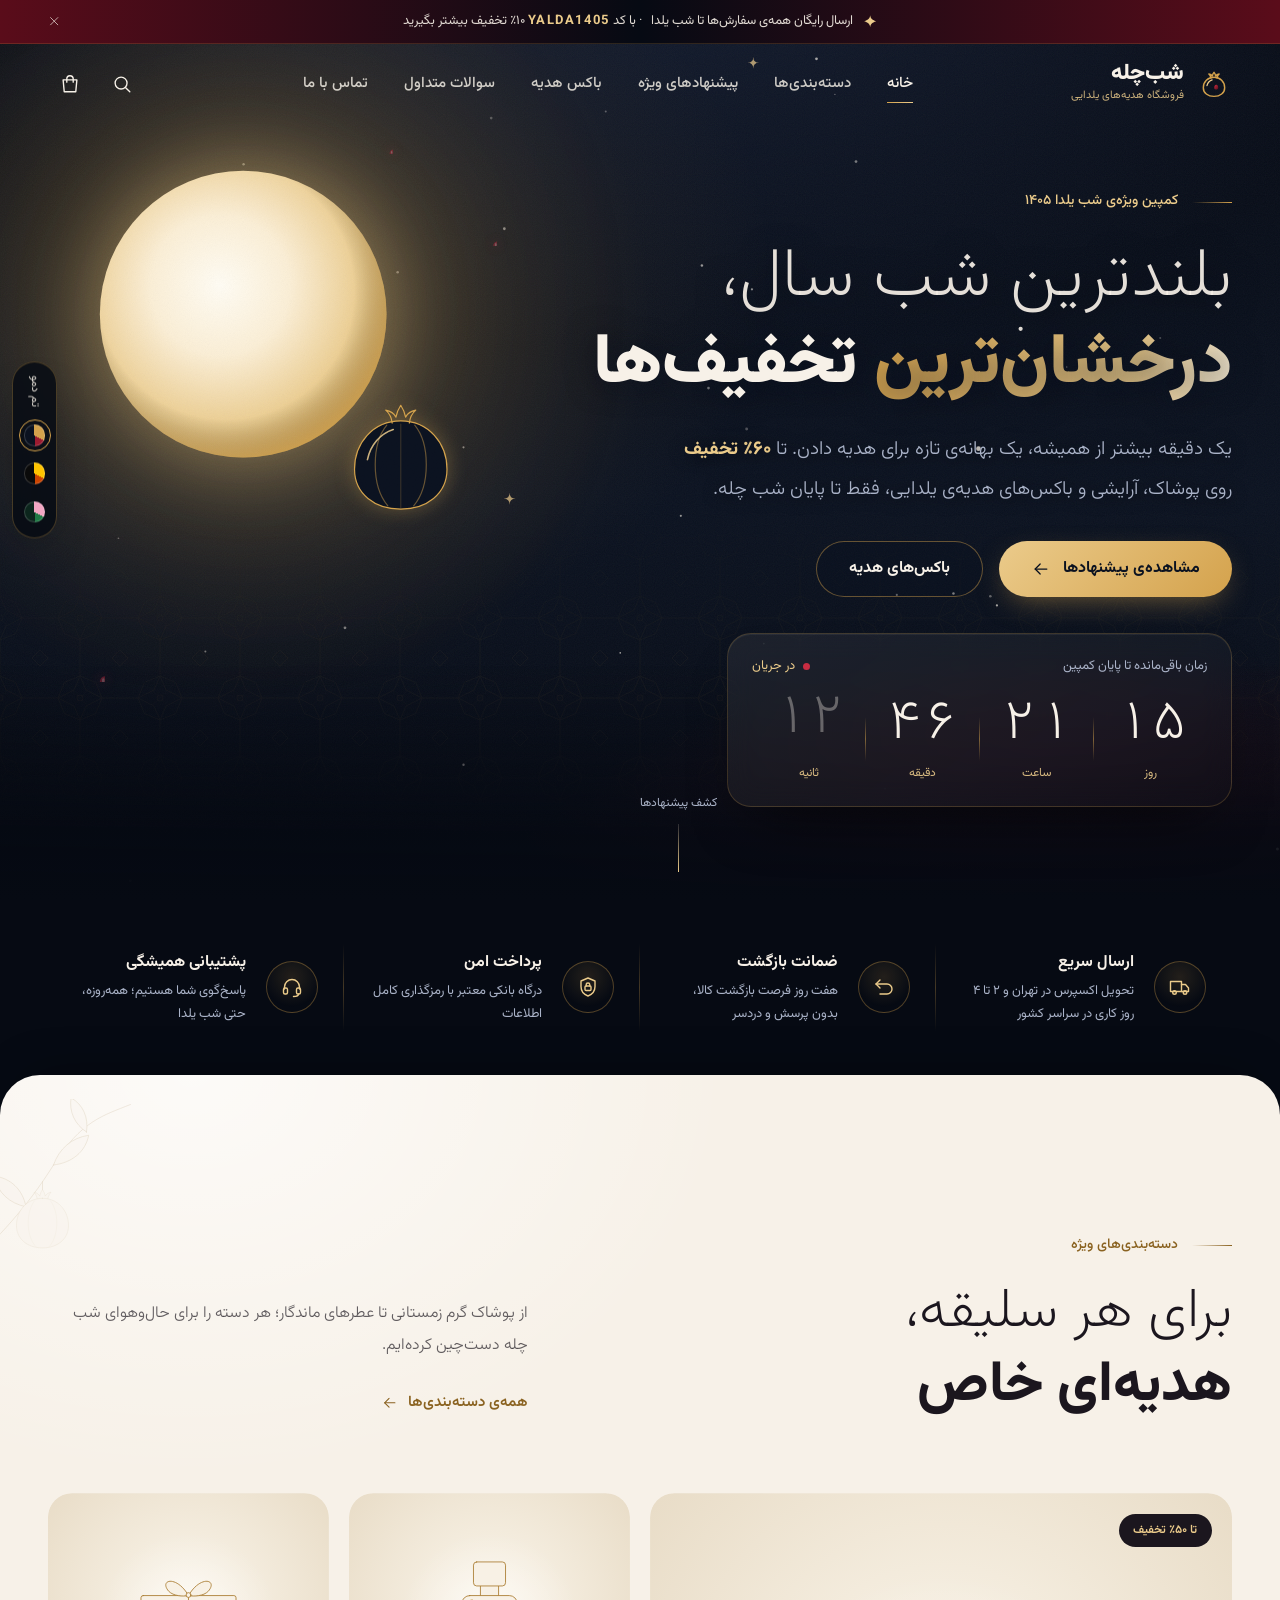
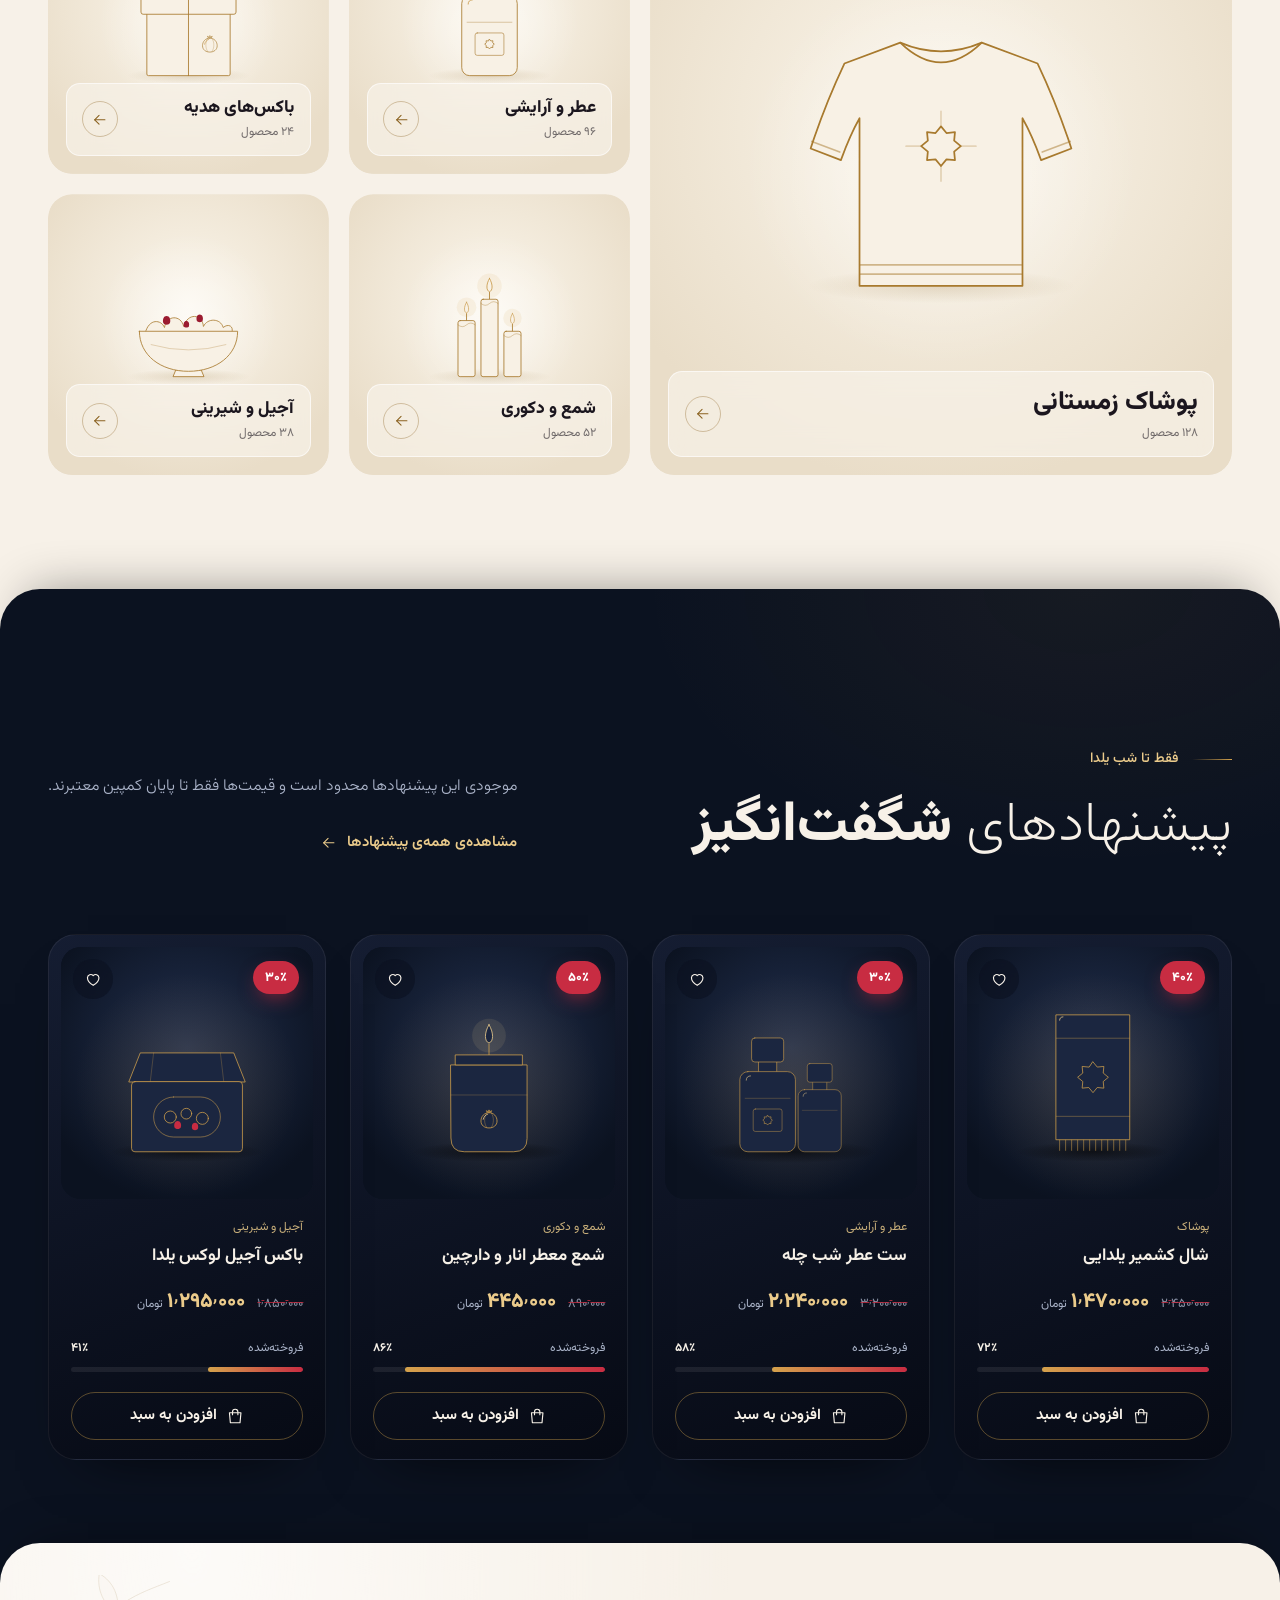
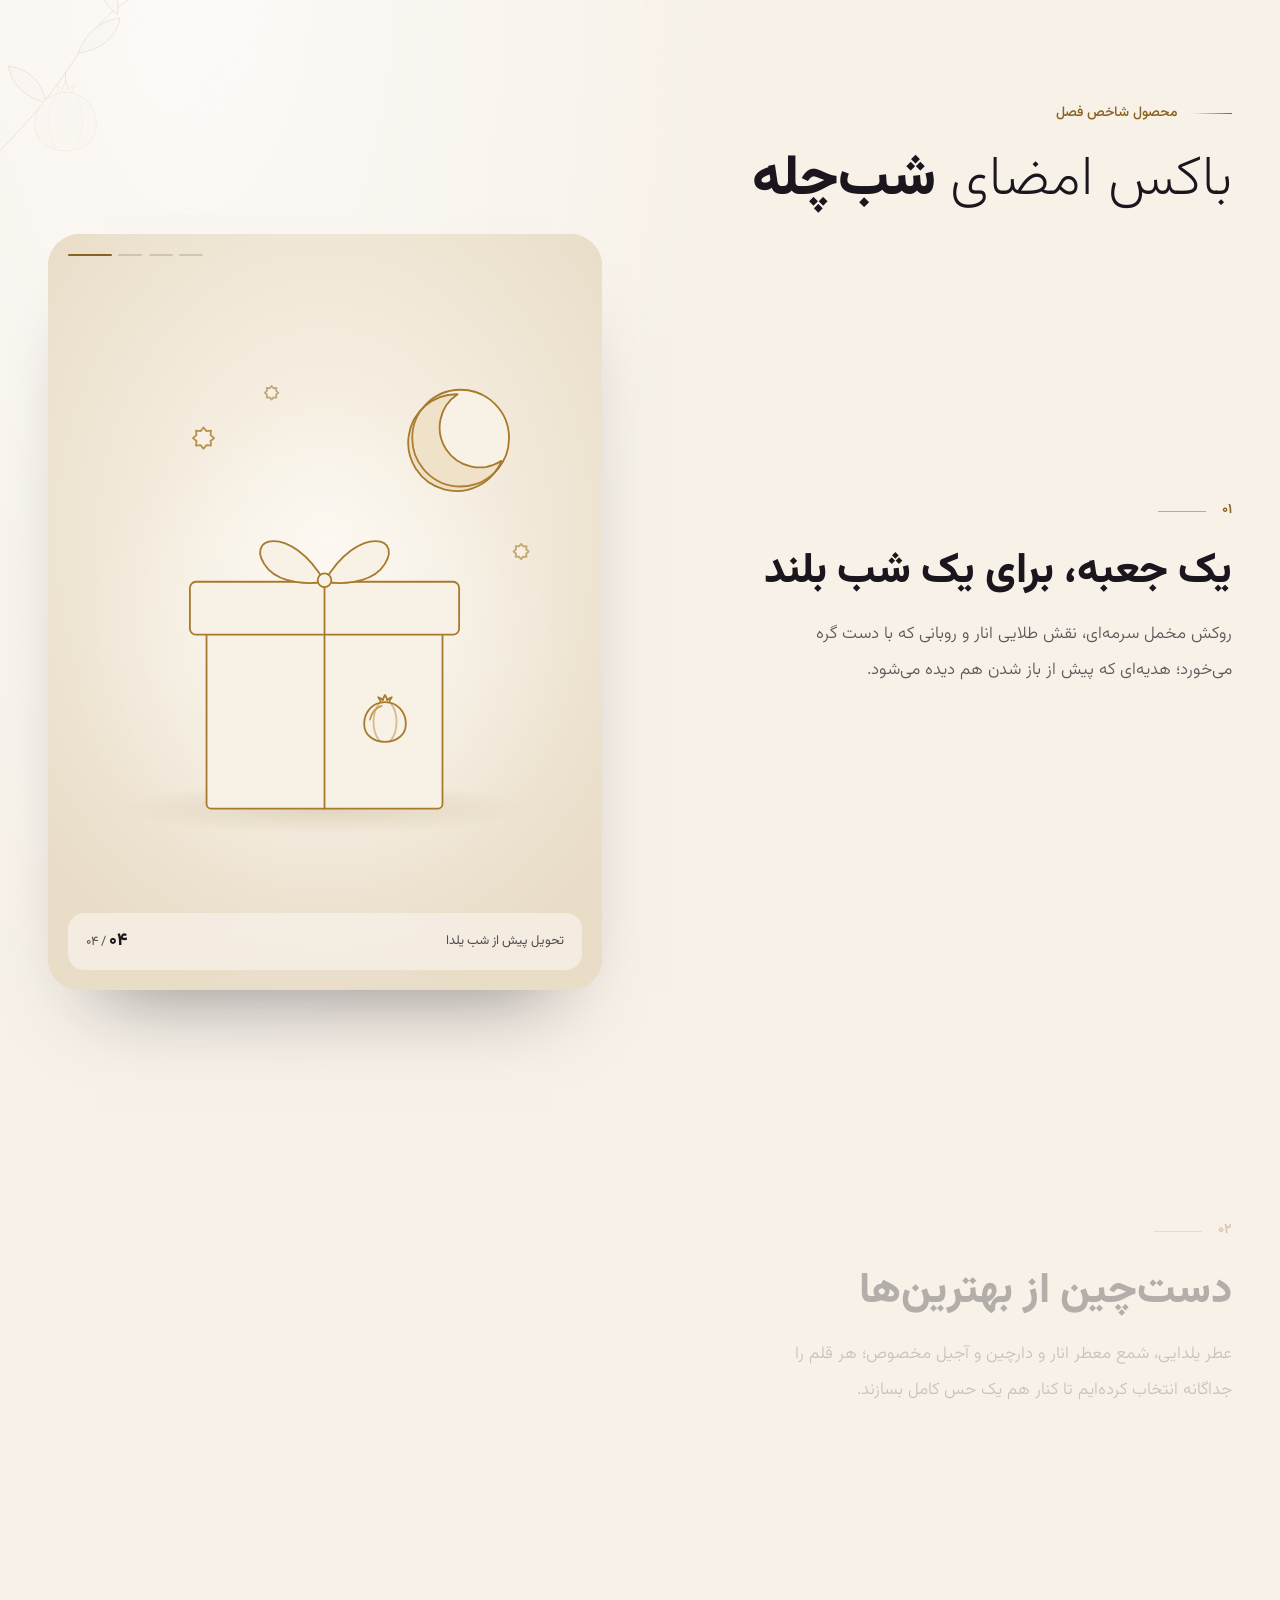
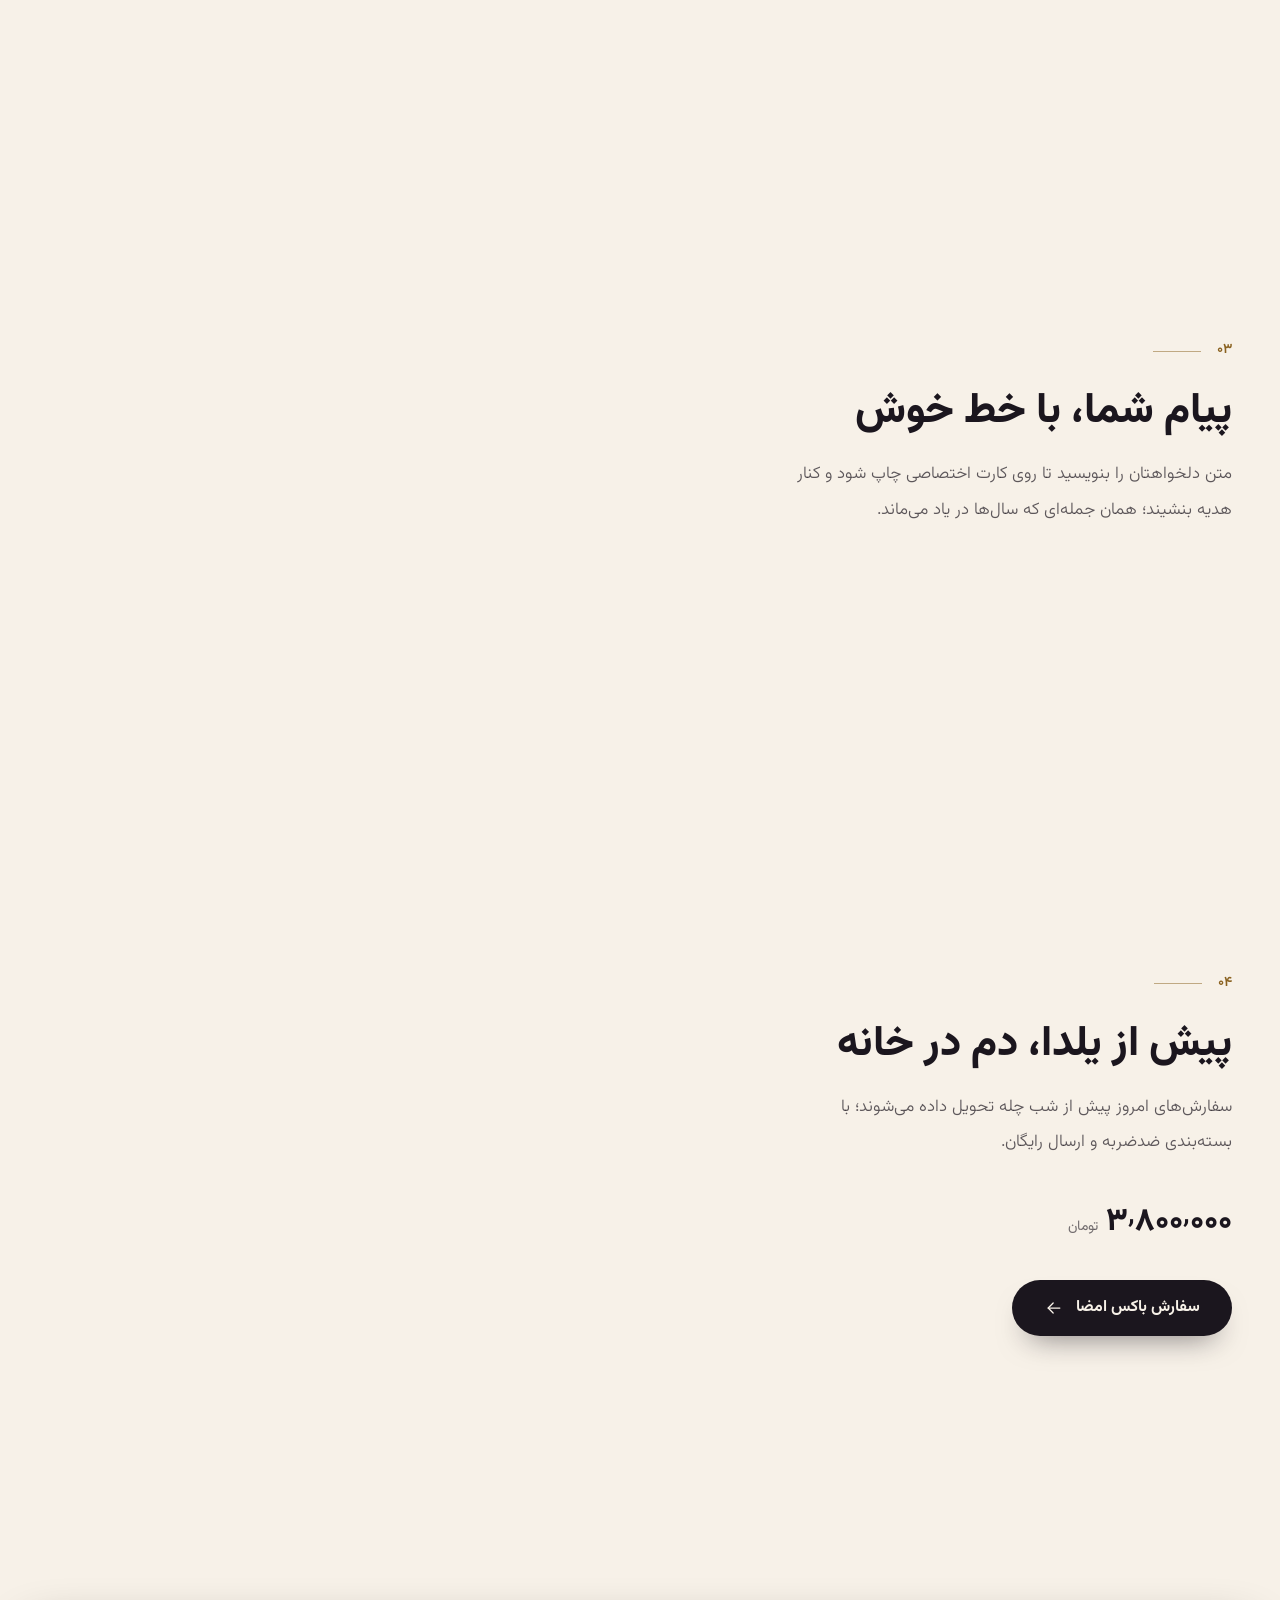
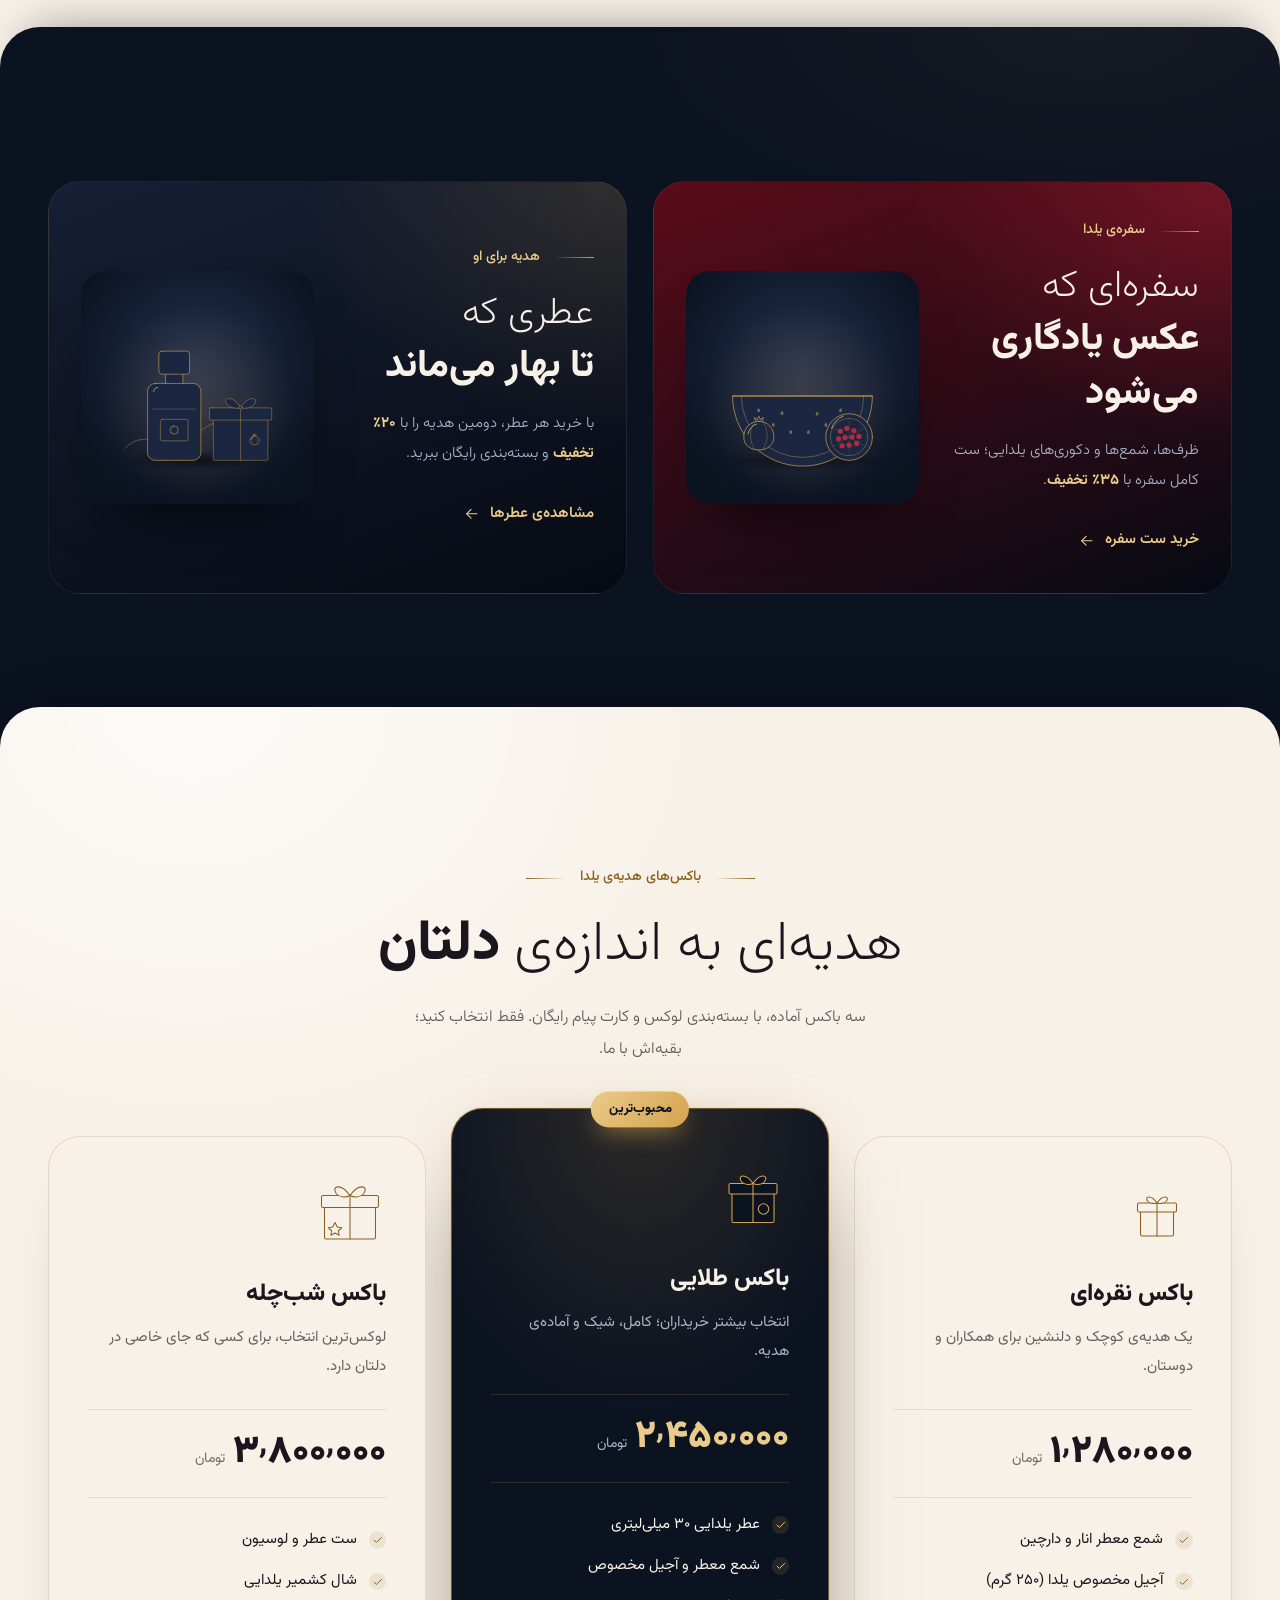
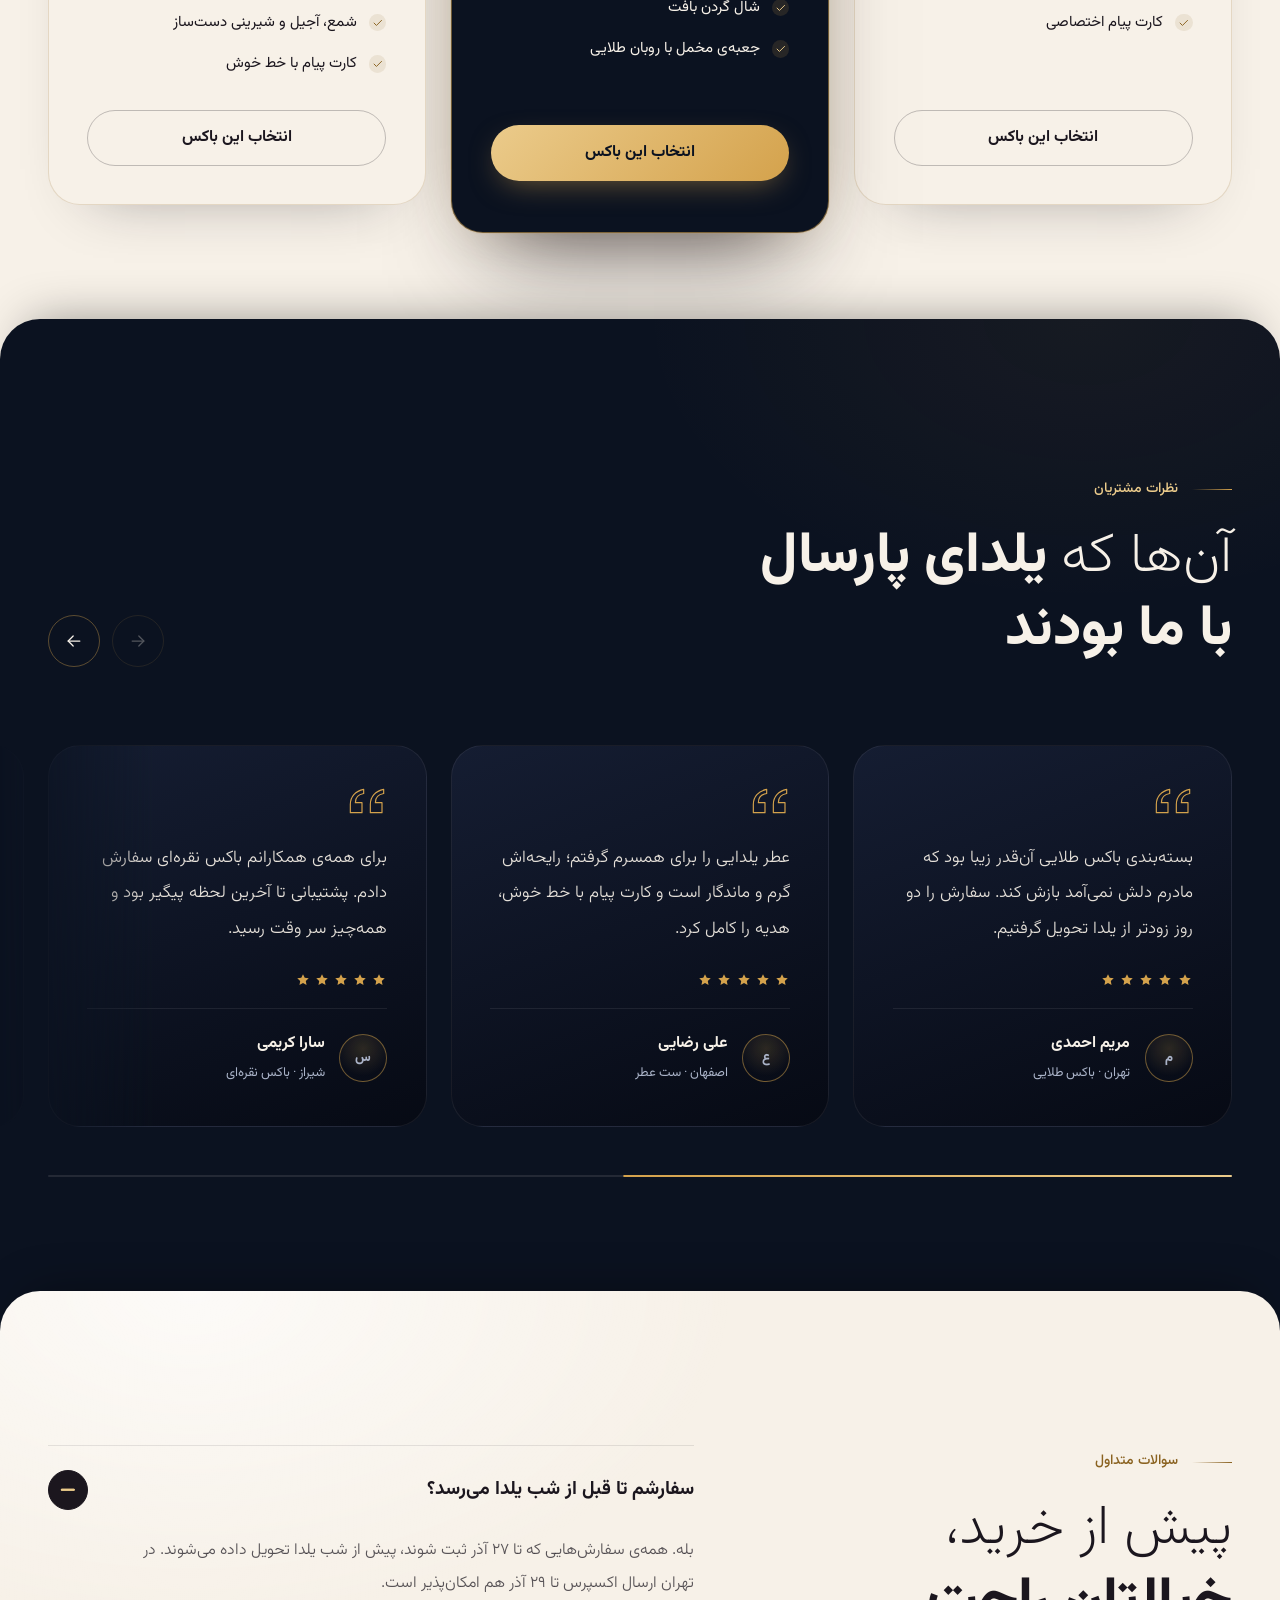
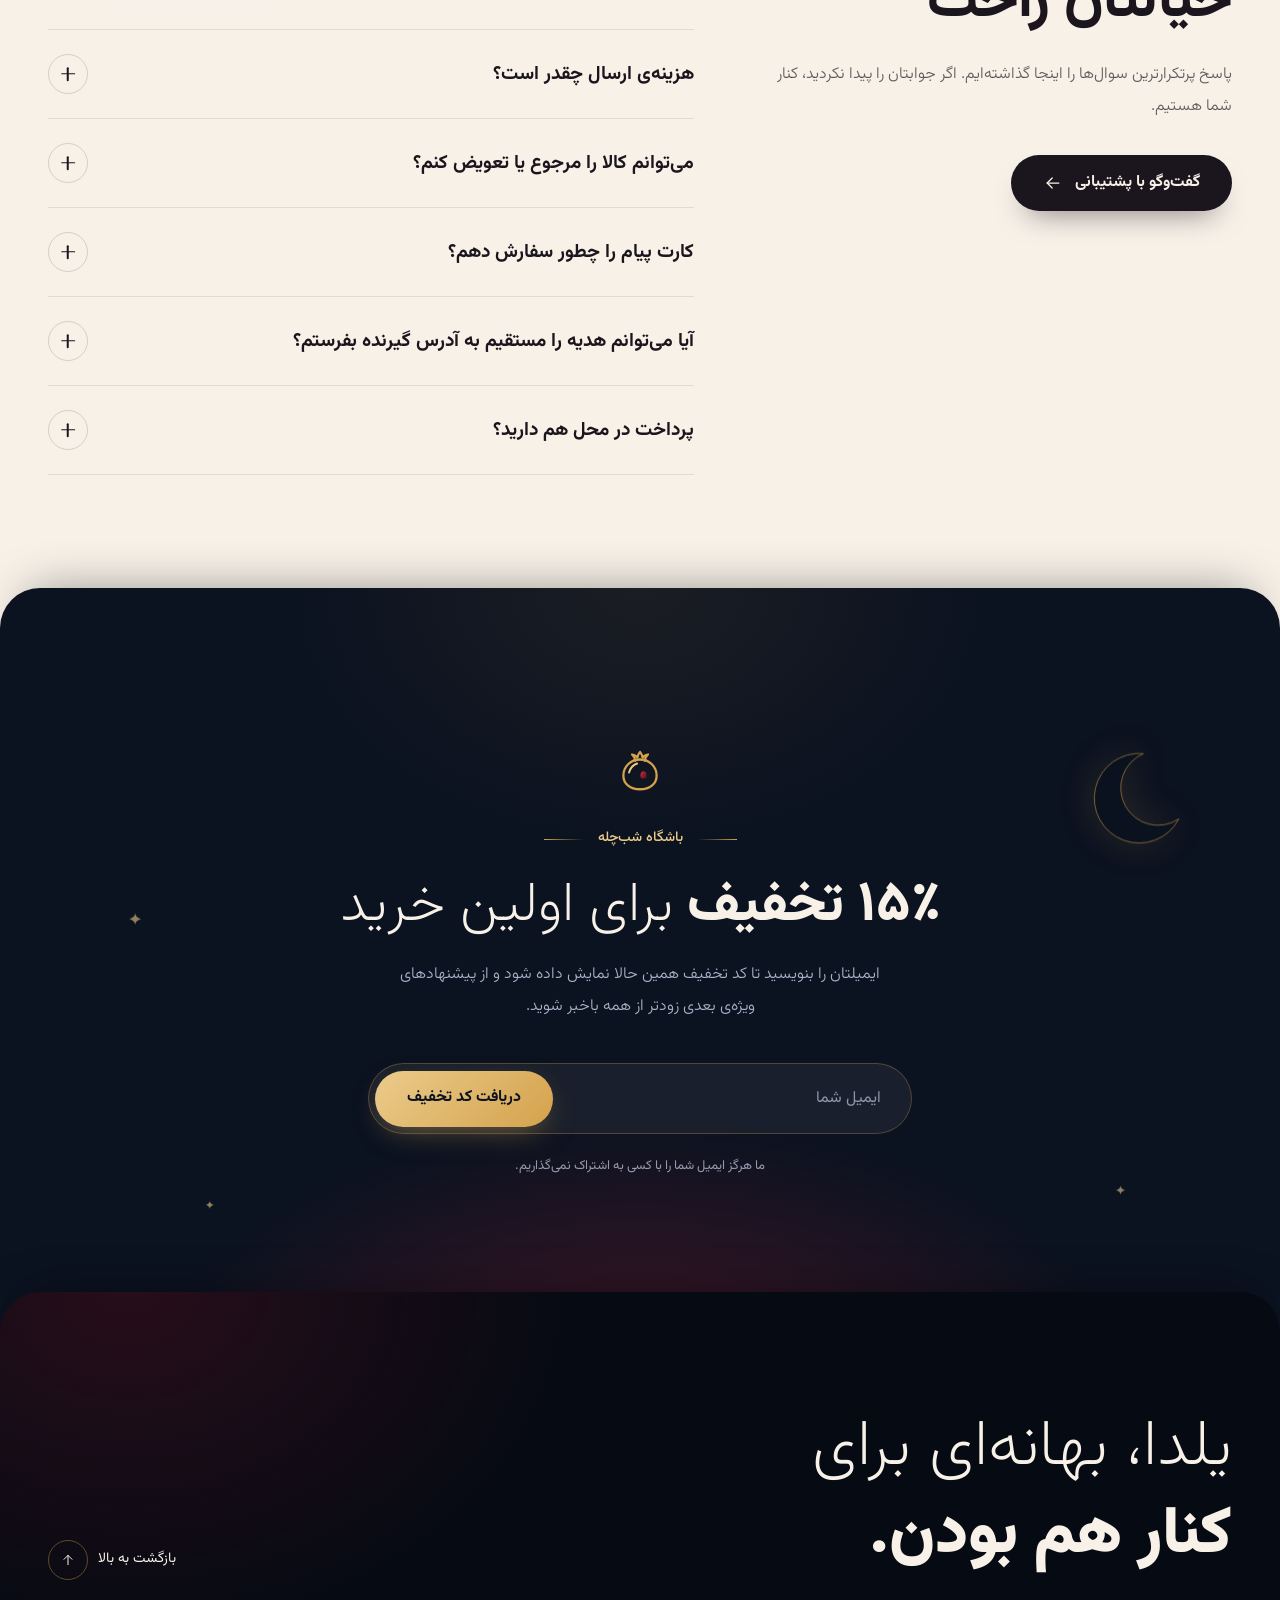
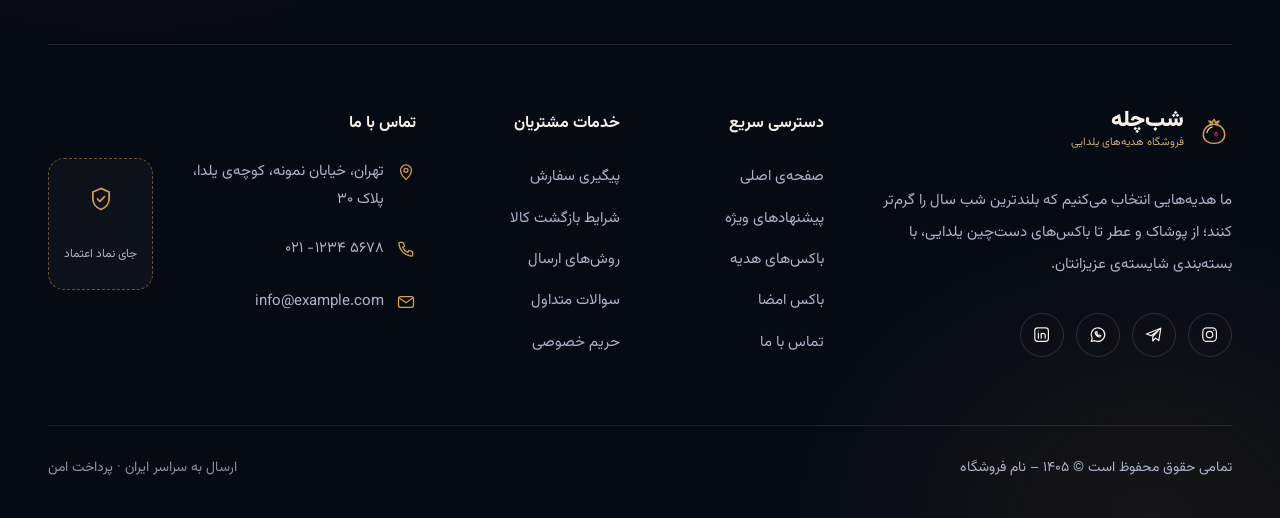
==== commit 30d0dc5f: "feat: update demo to v1.1.0 with mini-cart" ====
--- a/index.html
+++ b/index.html
@@ -12,7 +12,7 @@
   <meta name="author" content="نام فروشگاه">
   <meta name="robots" content="index, follow">
   <meta name="theme-color" content="#0B1220">
-  <meta name="generator" content="Shab-e Chelleh HTML Template 1.0.0">
+  <meta name="generator" content="Shab-e Chelleh HTML Template 1.1.0">
   <!-- <link rel="canonical" href="https://example.com/"> آدرس کامل صفحه را اینجا بنویسید -->
   <!-- ===== پایان: متاتگ‌های سئو ===== -->
 
@@ -203,10 +203,10 @@
         <a href="#" class="icon-btn hidden sm:inline-grid" aria-label="جستجو">
           <svg aria-hidden="true"><use href="#i-search"/></svg>
         </a>
-        <a href="#" class="icon-btn" aria-label="سبد خرید">
+        <button type="button" class="icon-btn" data-cart-open aria-haspopup="dialog" aria-controls="mini-cart" aria-expanded="false" aria-label="سبد خرید">
           <svg aria-hidden="true"><use href="#i-bag"/></svg>
-          <span class="cart-badge" data-cart-count aria-live="polite">۲</span>
-        </a>
+          <span class="cart-badge" data-cart-count hidden>۰</span>
+        </button>
         <button type="button" class="icon-btn menu-toggle lg:hidden" data-menu-toggle aria-expanded="false" aria-controls="mobile-menu" aria-label="باز کردن منو">
           <span aria-hidden="true">
             <span class="bar"></span>
@@ -233,6 +233,52 @@
   </div>
   <!-- ===== پایان: هدر شیشه‌ای ===== -->
 
+  <!-- ===== شروع: سبد خرید کشویی (mini-cart) =====
+       سبد فقط سمت کاربر و نمایشی است و در حافظه‌ی مرورگر (localStorage) ذخیره می‌شود.
+       برای پرداخت واقعی، آن را به فروشگاه یا سیستم سفارش خود وصل کنید (راهنما را ببینید). -->
+  <div class="cart-overlay" data-cart-overlay></div>
+  <div class="mini-cart" id="mini-cart" role="dialog" aria-modal="true" aria-labelledby="mini-cart-title" data-mini-cart inert>
+    <div class="mini-cart-head">
+      <h2 id="mini-cart-title">سبد خرید <span class="mini-cart-count" data-cart-heading-count></span></h2>
+      <button type="button" class="mini-cart-close" data-cart-close aria-label="بستن سبد خرید">
+        <svg aria-hidden="true"><use href="#i-close"/></svg>
+      </button>
+    </div>
+
+    <div class="mini-cart-body">
+      <ul class="cart-items" role="list" data-cart-items aria-label="کالاهای سبد خرید"></ul>
+
+      <div class="cart-empty" data-cart-empty>
+        <svg class="cart-empty-art" viewBox="0 0 120 120" aria-hidden="true">
+          <rect x="30" y="58" width="60" height="44" rx="3"/>
+          <rect x="25" y="46" width="70" height="14" rx="3"/>
+          <path class="cart-empty-line" d="M60 46v56"/>
+          <path d="M60 46c-9-14-22-11-15-2 3 3 10 3 15 2Zm0 0c9-14 22-11 15-2-3 3-10 3-15 2Z"/>
+          <circle cx="60" cy="45" r="3"/>
+        </svg>
+        <p class="cart-empty-title">سبد خرید شما خالی است</p>
+        <p class="cart-empty-text">هنوز هدیه‌ای برای شب یلدا انتخاب نکرده‌اید.</p>
+        <a href="index.html#offers" class="btn btn-gold" data-cart-browse>مشاهده‌ی پیشنهادها</a>
+      </div>
+    </div>
+
+    <div class="mini-cart-foot" data-cart-foot>
+      <div class="cart-total">
+        <span>جمع کل</span>
+        <p><span class="cart-total-amount" data-cart-total data-price>۰</span> <span class="currency">تومان</span></p>
+      </div>
+      <p class="cart-note">ارسال رایگان تا شب یلدا؛ هزینه‌ی نهایی در مرحله‌ی پرداخت محاسبه می‌شود.</p>
+      <!-- لینک زیر را به صفحه‌ی پرداخت (checkout) فروشگاه خود وصل کنید -->
+      <a href="#" class="btn btn-gold w-full">
+        ادامه‌ی فرایند خرید
+        <svg aria-hidden="true"><use href="#i-arrow"/></svg>
+      </a>
+      <button type="button" class="cart-continue" data-cart-close>ادامه‌ی خرید</button>
+    </div>
+    <p class="sr-only" aria-live="polite" data-cart-status></p>
+  </div>
+  <!-- ===== پایان: سبد خرید کشویی ===== -->
+
   <main id="main">
 
     <!-- ===== شروع: هیروی سینمایی ===== -->
@@ -487,7 +533,7 @@
         <!-- تصاویر محصول: ابعاد پیشنهادی ۸۰۰×۸۰۰ پیکسل -->
         <ul role="list" class="offers-track" aria-label="محصولات تخفیف‌دار">
           <li class="reveal">
-            <article class="product-card">
+            <article class="product-card" data-product data-product-id="scarf" data-product-name="شال کشمیر یلدایی" data-product-price="1470000" data-product-image="assets/images/placeholders/product-scarf.svg">
               <div class="product-media">
                 <img src="assets/images/placeholders/product-scarf.svg" width="800" height="800" alt="شال کشمیر یلدایی" loading="lazy" decoding="async">
                 <span class="badge-off">۴۰٪</span>
@@ -512,7 +558,7 @@
             </article>
           </li>
           <li class="reveal" style="--d:120ms">
-            <article class="product-card">
+            <article class="product-card" data-product data-product-id="perfume-set" data-product-name="ست عطر شب چله" data-product-price="2240000" data-product-image="assets/images/placeholders/product-perfume-set.svg">
               <div class="product-media">
                 <img src="assets/images/placeholders/product-perfume-set.svg" width="800" height="800" alt="ست عطر شب چله" loading="lazy" decoding="async">
                 <span class="badge-off">۳۰٪</span>
@@ -537,7 +583,7 @@
             </article>
           </li>
           <li class="reveal" style="--d:240ms">
-            <article class="product-card">
+            <article class="product-card" data-product data-product-id="candle" data-product-name="شمع معطر انار و دارچین" data-product-price="445000" data-product-image="assets/images/placeholders/product-candle.svg">
               <div class="product-media">
                 <img src="assets/images/placeholders/product-candle.svg" width="800" height="800" alt="شمع معطر انار و دارچین" loading="lazy" decoding="async">
                 <span class="badge-off">۵۰٪</span>
@@ -562,7 +608,7 @@
             </article>
           </li>
           <li class="reveal" style="--d:360ms">
-            <article class="product-card">
+            <article class="product-card" data-product data-product-id="nut-box" data-product-name="باکس آجیل لوکس یلدا" data-product-price="1295000" data-product-image="assets/images/placeholders/product-nut-box.svg">
               <div class="product-media">
                 <img src="assets/images/placeholders/product-nut-box.svg" width="800" height="800" alt="باکس آجیل لوکس یلدا" loading="lazy" decoding="async">
                 <span class="badge-off">۳۰٪</span>
@@ -651,7 +697,7 @@
                 <p>متن دلخواهتان را بنویسید تا روی کارت اختصاصی چاپ شود و کنار هدیه بنشیند؛ همان جمله‌ای که سال‌ها در یاد می‌ماند.</p>
               </div>
             </article>
-            <article class="feature-step" data-feature-step data-caption="تحویل پیش از شب یلدا">
+            <article class="feature-step" data-feature-step data-caption="تحویل پیش از شب یلدا" data-product data-product-id="signature-box" data-product-name="باکس امضای شب‌چله" data-product-price="3800000" data-product-image="assets/images/placeholders/featured-1.svg">
               <figure class="step-media">
                 <img src="assets/images/placeholders/featured-4.svg" width="800" height="1000" alt="تحویل باکس هدیه پیش از شب یلدا" loading="lazy" decoding="async">
               </figure>
@@ -661,10 +707,10 @@
                 <p>سفارش‌های امروز پیش از شب چله تحویل داده می‌شوند؛ با بسته‌بندی ضدضربه و ارسال رایگان.</p>
                 <p class="feature-price">۳٬۸۰۰٬۰۰۰ <small>تومان</small></p>
                 <div class="mt-6">
-                  <a href="#" class="btn btn-dark">
-                    سفارش باکس امضا
+                  <button type="button" class="btn btn-dark" data-add-to-cart>
+                    <span data-cart-label>سفارش باکس امضا</span>
                     <svg aria-hidden="true"><use href="#i-arrow"/></svg>
-                  </a>
+                  </button>
                 </div>
               </div>
             </article>
@@ -719,7 +765,7 @@
 
         <ul class="plan-grid">
           <!-- باکس ۱ -->
-          <li class="plan-card reveal">
+          <li class="plan-card reveal" data-product data-product-id="box-silver" data-product-name="باکس نقره‌ای" data-product-price="1280000" data-product-image="assets/images/placeholders/category-giftbox.svg">
             <svg class="plan-icon" viewBox="0 0 96 96" aria-hidden="true">
               <rect x="26" y="46" width="44" height="34" rx="2"/>
               <rect x="22" y="36" width="52" height="12" rx="2"/>
@@ -734,11 +780,11 @@
               <li><svg aria-hidden="true"><use href="#i-check"/></svg>آجیل مخصوص یلدا (۲۵۰ گرم)</li>
               <li><svg aria-hidden="true"><use href="#i-check"/></svg>کارت پیام اختصاصی</li>
             </ul>
-            <a href="#" class="btn btn-outline-dark">انتخاب این باکس</a>
+            <button type="button" class="btn btn-outline-dark" data-add-to-cart><span data-cart-label>انتخاب این باکس</span></button>
           </li>
 
           <!-- باکس ۲: محبوب‌ترین (کلاس plan-card--featured) -->
-          <li class="plan-card plan-card--featured reveal" style="--d:120ms">
+          <li class="plan-card plan-card--featured reveal" style="--d:120ms" data-product data-product-id="box-gold" data-product-name="باکس طلایی" data-product-price="2450000" data-product-image="assets/images/placeholders/category-giftbox.svg">
             <span class="plan-badge">محبوب‌ترین</span>
             <svg class="plan-icon" viewBox="0 0 96 96" aria-hidden="true">
               <rect x="20" y="42" width="56" height="40" rx="2"/>
@@ -756,11 +802,11 @@
               <li><svg aria-hidden="true"><use href="#i-check"/></svg>شال گردن بافت</li>
               <li><svg aria-hidden="true"><use href="#i-check"/></svg>جعبه‌ی مخمل با روبان طلایی</li>
             </ul>
-            <a href="#" class="btn btn-gold">انتخاب این باکس</a>
+            <button type="button" class="btn btn-gold" data-add-to-cart><span data-cart-label>انتخاب این باکس</span></button>
           </li>
 
           <!-- باکس ۳ -->
-          <li class="plan-card reveal" style="--d:240ms">
+          <li class="plan-card reveal" style="--d:240ms" data-product data-product-id="box-shabchelle" data-product-name="باکس شب‌چله" data-product-price="3800000" data-product-image="assets/images/placeholders/category-giftbox.svg">
             <svg class="plan-icon" viewBox="0 0 96 96" aria-hidden="true">
               <rect x="14" y="40" width="68" height="44" rx="2"/>
               <rect x="10" y="26" width="76" height="16" rx="2"/>
@@ -777,7 +823,7 @@
               <li><svg aria-hidden="true"><use href="#i-check"/></svg>شمع، آجیل و شیرینی دست‌ساز</li>
               <li><svg aria-hidden="true"><use href="#i-check"/></svg>کارت پیام با خط خوش</li>
             </ul>
-            <a href="#" class="btn btn-outline-dark">انتخاب این باکس</a>
+            <button type="button" class="btn btn-outline-dark" data-add-to-cart><span data-cart-label>انتخاب این باکس</span></button>
           </li>
         </ul>
       </div>
--- a/assets/css/style.css
+++ b/assets/css/style.css
@@ -1,3 +1,3 @@
 *,:after,:before{--tw-border-spacing-x:0;--tw-border-spacing-y:0;--tw-translate-x:0;--tw-translate-y:0;--tw-rotate:0;--tw-skew-x:0;--tw-skew-y:0;--tw-scale-x:1;--tw-scale-y:1;--tw-pan-x: ;--tw-pan-y: ;--tw-pinch-zoom: ;--tw-scroll-snap-strictness:proximity;--tw-gradient-from-position: ;--tw-gradient-via-position: ;--tw-gradient-to-position: ;--tw-ordinal: ;--tw-slashed-zero: ;--tw-numeric-figure: ;--tw-numeric-spacing: ;--tw-numeric-fraction: ;--tw-ring-inset: ;--tw-ring-offset-width:0px;--tw-ring-offset-color:#fff;--tw-ring-color:rgba(59,130,246,.5);--tw-ring-offset-shadow:0 0 #0000;--tw-ring-shadow:0 0 #0000;--tw-shadow:0 0 #0000;--tw-shadow-colored:0 0 #0000;--tw-blur: ;--tw-brightness: ;--tw-contrast: ;--tw-grayscale: ;--tw-hue-rotate: ;--tw-invert: ;--tw-saturate: ;--tw-sepia: ;--tw-drop-shadow: ;--tw-backdrop-blur: ;--tw-backdrop-brightness: ;--tw-backdrop-contrast: ;--tw-backdrop-grayscale: ;--tw-backdrop-hue-rotate: ;--tw-backdrop-invert: ;--tw-backdrop-opacity: ;--tw-backdrop-saturate: ;--tw-backdrop-sepia: ;--tw-contain-size: ;--tw-contain-layout: ;--tw-contain-paint: ;--tw-contain-style: }::backdrop{--tw-border-spacing-x:0;--tw-border-spacing-y:0;--tw-translate-x:0;--tw-translate-y:0;--tw-rotate:0;--tw-skew-x:0;--tw-skew-y:0;--tw-scale-x:1;--tw-scale-y:1;--tw-pan-x: ;--tw-pan-y: ;--tw-pinch-zoom: ;--tw-scroll-snap-strictness:proximity;--tw-gradient-from-position: ;--tw-gradient-via-position: ;--tw-gradient-to-position: ;--tw-ordinal: ;--tw-slashed-zero: ;--tw-numeric-figure: ;--tw-numeric-spacing: ;--tw-numeric-fraction: ;--tw-ring-inset: ;--tw-ring-offset-width:0px;--tw-ring-offset-color:#fff;--tw-ring-color:rgba(59,130,246,.5);--tw-ring-offset-shadow:0 0 #0000;--tw-ring-shadow:0 0 #0000;--tw-shadow:0 0 #0000;--tw-shadow-colored:0 0 #0000;--tw-blur: ;--tw-brightness: ;--tw-contrast: ;--tw-grayscale: ;--tw-hue-rotate: ;--tw-invert: ;--tw-saturate: ;--tw-sepia: ;--tw-drop-shadow: ;--tw-backdrop-blur: ;--tw-backdrop-brightness: ;--tw-backdrop-contrast: ;--tw-backdrop-grayscale: ;--tw-backdrop-hue-rotate: ;--tw-backdrop-invert: ;--tw-backdrop-opacity: ;--tw-backdrop-saturate: ;--tw-backdrop-sepia: ;--tw-contain-size: ;--tw-contain-layout: ;--tw-contain-paint: ;--tw-contain-style: }
 
-/*! tailwindcss v3.4.19 | MIT License | https://tailwindcss.com*/*,:after,:before{box-sizing:border-box;border:0 solid #e5e7eb}:after,:before{--tw-content:""}:host,html{line-height:1.5;-webkit-text-size-adjust:100%;-moz-tab-size:4;-o-tab-size:4;tab-size:4;font-family:Vazirmatn,Tahoma,system-ui,sans-serif;font-feature-settings:normal;font-variation-settings:normal;-webkit-tap-highlight-color:transparent}body{margin:0;line-height:inherit}hr{height:0;color:inherit;border-top-width:1px}abbr:where([title]){-webkit-text-decoration:underline dotted;text-decoration:underline dotted}h1,h2,h3,h4,h5,h6{font-size:inherit;font-weight:inherit}a{color:inherit;text-decoration:inherit}b,strong{font-weight:bolder}code,kbd,pre,samp{font-family:ui-monospace,SFMono-Regular,Menlo,Monaco,Consolas,Liberation Mono,Courier New,monospace;font-feature-settings:normal;font-variation-settings:normal;font-size:1em}small{font-size:80%}sub,sup{font-size:75%;line-height:0;position:relative;vertical-align:baseline}sub{bottom:-.25em}sup{top:-.5em}table{text-indent:0;border-color:inherit;border-collapse:collapse}button,input,optgroup,select,textarea{font-family:inherit;font-feature-settings:inherit;font-variation-settings:inherit;font-size:100%;font-weight:inherit;line-height:inherit;letter-spacing:inherit;color:inherit;margin:0;padding:0}button,select{text-transform:none}button,input:where([type=button]),input:where([type=reset]),input:where([type=submit]){-webkit-appearance:button;background-color:transparent;background-image:none}:-moz-focusring{outline:auto}:-moz-ui-invalid{box-shadow:none}progress{vertical-align:baseline}::-webkit-inner-spin-button,::-webkit-outer-spin-button{height:auto}[type=search]{-webkit-appearance:textfield;outline-offset:-2px}::-webkit-search-decoration{-webkit-appearance:none}::-webkit-file-upload-button{-webkit-appearance:button;font:inherit}summary{display:list-item}blockquote,dd,dl,figure,h1,h2,h3,h4,h5,h6,hr,p,pre{margin:0}fieldset{margin:0}fieldset,legend{padding:0}menu,ol,ul{list-style:none;margin:0;padding:0}dialog{padding:0}textarea{resize:vertical}input::-moz-placeholder,textarea::-moz-placeholder{opacity:1;color:#9ca3af}input::placeholder,textarea::placeholder{opacity:1;color:#9ca3af}[role=button],button{cursor:pointer}:disabled{cursor:default}audio,canvas,embed,iframe,img,object,svg,video{display:block;vertical-align:middle}img,video{max-width:100%;height:auto}[hidden]:where(:not([hidden=until-found])){display:none}:root{--c-night:11 18 32;--c-night-deep:6 10 19;--c-night-soft:22 31 52;--c-pomegranate:155 27 48;--c-pomegranate-bright:200 44 66;--c-pomegranate-dark:90 12 26;--c-gold:212 162 76;--c-gold-light:235 203 139;--c-cream:247 241 232;--c-cream-deep:236 225 207;--c-mist:170 179 200;--c-ink:27 22 30;--c-gold-deep:138 98 32;--c-moon-core:255 252 244;--c-moon-mid:251 239 214;--c-moon-rim:235 203 139;--c-moon-edge:212 162 76;--c-on-accent:255 255 255;--c-error:190 30 45;--c-error-soft:255 154 168;--ease-lux:cubic-bezier(0.22,1,0.36,1);--ease-soft:cubic-bezier(0.65,0,0.35,1);--dur-fast:300ms;--dur-base:600ms;--dur-slow:1200ms;--header-h:5rem;--bar-h:0px;--bar-space:0px;--radius-card:1.5rem;color-scheme:dark}html{-webkit-text-size-adjust:100%;-moz-text-size-adjust:100%;text-size-adjust:100%;scroll-padding-top:calc(var(--header-h) + var(--bar-h) + 1.5rem)}body{--tw-bg-opacity:1;background-color:rgb(var(--c-night)/var(--tw-bg-opacity,1));font-family:Vazirmatn,Tahoma,system-ui,sans-serif;--tw-text-opacity:1;color:rgb(var(--c-cream)/var(--tw-text-opacity,1));-webkit-font-smoothing:antialiased;-moz-osx-font-smoothing:grayscale;font-feature-settings:"ss01" on;line-height:1.85;text-rendering:optimizeLegibility;overflow-x:hidden}body.is-locked{overflow:hidden}::-moz-selection{background:rgb(var(--c-gold)/.85);color:rgb(var(--c-night))}::selection{background:rgb(var(--c-gold)/.85);color:rgb(var(--c-night))}[hidden]{display:none!important}img,svg{max-width:100%}a{text-decoration:none}:focus-visible{outline:2px solid rgb(var(--c-gold));outline-offset:4px;border-radius:.5rem}input[dir=ltr]{text-align:left}input[dir=ltr]:-moz-placeholder-shown{text-align:right}input[dir=ltr]:placeholder-shown{text-align:right}input[dir=ltr]::-moz-placeholder{direction:rtl;text-align:right}input[dir=ltr]::placeholder{direction:rtl;text-align:right}:focus:not(:focus-visible){outline:none}.container-lux{width:100%;max-width:82.5rem;margin-inline:auto;padding-inline:clamp(1rem,4vw,3rem)}.skip-link{position:fixed;top:1rem;right:1rem;z-index:100;padding:.75rem 1.25rem;border-radius:999px;background:rgb(var(--c-gold));color:rgb(var(--c-night));font-weight:700;transform:translateY(-200%);transition:transform var(--dur-fast) var(--ease-lux)}.skip-link:focus{transform:translateY(0)}.eyebrow{display:inline-flex;align-items:center;gap:.875rem;font-size:.875rem;font-weight:500;color:rgb(var(--c-gold-light))}.eyebrow:before{content:"";width:2.5rem;height:1px;background:linear-gradient(to left,rgb(var(--c-gold)),transparent)}.text-gold-gradient{background:linear-gradient(100deg,rgb(var(--c-gold)) 0,rgb(var(--c-gold-light)) 30%,rgb(var(--c-moon-core)) 45%,rgb(var(--c-gold-light)) 60%,rgb(var(--c-gold)) 100%);background-size:250% 100%;-webkit-background-clip:text;background-clip:text;color:transparent;animation:goldSheen 7s var(--ease-soft) infinite}.btn{position:relative;isolation:isolate;display:inline-flex;align-items:center;justify-content:center;gap:.75rem;min-height:3.5rem;padding:.875rem 2rem;border-radius:999px;font-weight:700;font-size:1rem;white-space:nowrap;line-height:1.4;overflow:hidden;cursor:pointer;transition:transform var(--dur-base) var(--ease-lux),box-shadow var(--dur-base) var(--ease-lux),color var(--dur-base) var(--ease-lux)}@media (max-width:479px){.btn{min-height:3.25rem;padding:.75rem 1.1rem;font-size:.9375rem;gap:.5rem}}.btn svg{width:1.25rem;height:1.25rem;transition:transform var(--dur-base) var(--ease-lux)}.btn:hover svg{transform:translateX(-.35rem)}.btn-gold{background:linear-gradient(135deg,rgb(var(--c-gold-light)),rgb(var(--c-gold)));color:rgb(var(--c-night));box-shadow:0 10px 30px -10px rgb(var(--c-gold)/.55)}.btn-gold:before{content:"";position:absolute;inset:0;z-index:-1;background:linear-gradient(100deg,transparent 20%,hsla(0,0%,100%,.55) 50%,transparent 80%);transform:translateX(110%);transition:transform .9s var(--ease-lux)}.btn-gold:hover{transform:translateY(-2px);box-shadow:0 18px 40px -12px rgb(var(--c-gold)/.7)}.btn-gold:hover:before{transform:translateX(-110%)}.btn-ghost{color:rgb(var(--c-cream));border:1px solid rgb(var(--c-gold)/.45);background:rgb(var(--c-night)/.25);backdrop-filter:blur(6px);-webkit-backdrop-filter:blur(6px)}.btn-ghost:before{content:"";position:absolute;inset:0;z-index:-1;background:rgb(var(--c-gold));transform:scaleX(0);transform-origin:right;transition:transform var(--dur-base) var(--ease-lux)}.btn-ghost:hover{color:rgb(var(--c-night))}.btn-ghost:hover:before{transform:scaleX(1)}.icon-btn{position:relative;display:inline-grid;place-items:center;width:2.75rem;height:2.75rem;border-radius:999px;color:rgb(var(--c-cream));border:1px solid transparent;transition:background-color var(--dur-fast) var(--ease-lux),border-color var(--dur-fast) var(--ease-lux),color var(--dur-fast) var(--ease-lux)}.icon-btn svg{width:1.375rem;height:1.375rem}.icon-btn:hover{color:rgb(var(--c-gold-light));border-color:rgb(var(--c-gold)/.35);background:rgb(var(--c-cream)/.05)}.cart-badge{position:absolute;top:-.15rem;left:-.15rem;display:grid;place-items:center;min-width:1.15rem;height:1.15rem;padding-inline:.25rem;border-radius:999px;background:rgb(var(--c-pomegranate-bright));color:rgb(var(--c-on-accent));font-size:.7rem;font-weight:700;line-height:1;box-shadow:0 0 0 2px rgb(var(--c-night))}.site-header{position:fixed;inset-inline:0;top:var(--bar-h);z-index:50;border-bottom:1px solid transparent;transition:background-color var(--dur-base) var(--ease-lux),border-color var(--dur-base) var(--ease-lux),top var(--dur-base) var(--ease-lux),box-shadow var(--dur-base) var(--ease-lux)}.site-header .header-inner{height:var(--header-h);transition:height var(--dur-base) var(--ease-lux)}.site-header.is-scrolled{background:rgb(var(--c-night-deep)/.96);backdrop-filter:blur(20px);-webkit-backdrop-filter:blur(20px);border-bottom-color:rgb(var(--c-gold)/.14)}.site-header.is-scrolled .header-inner{height:4.25rem}.logo{display:inline-flex;align-items:center;gap:.75rem;color:rgb(var(--c-cream))}.logo-mark{width:2.25rem;height:2.25rem;flex:none;transition:transform var(--dur-slow) var(--ease-lux)}.logo:hover .logo-mark{transform:rotate(-12deg) scale(1.06)}.logo-name{display:block;font-size:1.375rem;font-weight:900;line-height:1.1}.logo-tag{display:block;font-size:.6875rem;font-weight:400;color:rgb(var(--c-gold-light)/.85)}.nav-link{position:relative;display:inline-block;padding-block:.5rem;font-size:.9375rem;font-weight:500;color:rgb(var(--c-cream)/.82);transition:color var(--dur-fast) var(--ease-lux)}.nav-link:after{content:"";position:absolute;right:0;left:0;bottom:.15rem;height:1px;background:linear-gradient(to left,rgb(var(--c-gold-light)),rgb(var(--c-gold)));transform:scaleX(0);transform-origin:right;transition:transform var(--dur-base) var(--ease-lux)}.nav-link:hover,.nav-link[aria-current=page]{color:rgb(var(--c-cream))}.nav-link:hover:after,.nav-link[aria-current=page]:after{transform:scaleX(1)}.nav-link:hover:after{transform-origin:right}.menu-toggle .bar{display:block;width:1.375rem;height:1.5px;border-radius:2px;background:currentColor;transition:transform var(--dur-base) var(--ease-lux),width var(--dur-base) var(--ease-lux)}.menu-toggle .\!bar{display:block!important;width:1.375rem!important;height:1.5px!important;border-radius:2px!important;background:currentColor!important;transition:transform var(--dur-base) var(--ease-lux),width var(--dur-base) var(--ease-lux)!important}.menu-toggle .bar+.bar{margin-top:.4rem;width:.9rem;margin-inline-start:auto}.menu-toggle .\!bar+.\!bar{margin-top:.4rem!important;width:.9rem!important;margin-inline-start:auto!important}.menu-toggle[aria-expanded=true] .bar:first-child{transform:translateY(.3rem) rotate(45deg)}.menu-toggle[aria-expanded=true] .\!bar:first-child{transform:translateY(.3rem) rotate(45deg)!important}.menu-toggle[aria-expanded=true] .bar+.bar{width:1.375rem;transform:translateY(-.3rem) rotate(-45deg)}.menu-toggle[aria-expanded=true] .\!bar+.\!bar{width:1.375rem!important;transform:translateY(-.3rem) rotate(-45deg)!important}.mobile-menu{position:fixed;inset:0;z-index:45;display:flex;flex-direction:column;padding:calc(var(--header-h) + var(--bar-h) + 2rem) clamp(1.25rem,6vw,3rem) 2rem;background:radial-gradient(60% 40% at 15% 10%,rgb(var(--c-gold)/.14),transparent 70%),radial-gradient(70% 50% at 90% 100%,rgb(var(--c-pomegranate)/.35),transparent 70%),rgb(var(--c-night-deep)/.97);backdrop-filter:blur(28px) saturate(120%);-webkit-backdrop-filter:blur(28px) saturate(120%);clip-path:circle(0 at 2.5rem 2.5rem);visibility:hidden;transition:clip-path .9s var(--ease-lux),visibility 0s linear .9s;overflow-y:auto}.mobile-menu.is-open{clip-path:circle(150% at 2.5rem 2.5rem);visibility:visible;transition:clip-path .9s var(--ease-lux),visibility 0s}.mobile-menu .m-link{display:flex;align-items:baseline;gap:1rem;padding-block:.65rem;font-size:clamp(1.75rem,7vw,2.5rem);font-weight:800;color:rgb(var(--c-cream));border-bottom:1px solid rgb(var(--c-cream)/.08);opacity:0;transform:translateY(1.5rem);transition:opacity .7s var(--ease-lux),transform .7s var(--ease-lux),color var(--dur-fast) var(--ease-lux)}.mobile-menu .m-link small{font-size:.8rem;font-weight:400;color:rgb(var(--c-gold))}.mobile-menu .m-link:hover{color:rgb(var(--c-gold-light))}.mobile-menu.is-open .m-link{opacity:1;transform:none;transition-delay:calc(.25s + var(--i, 0)*70ms)}.hero{position:relative;isolation:isolate;display:flex;align-items:center;min-height:100vh;min-height:100svh;padding-top:calc(var(--header-h) + var(--bar-space) + 2rem);padding-bottom:4rem;transition:padding-top var(--dur-base) var(--ease-lux);overflow:hidden;background:radial-gradient(55% 60% at 22% 30%,rgb(var(--c-gold)/.13),transparent 70%),radial-gradient(70% 55% at 85% 110%,rgb(var(--c-pomegranate)/.45),transparent 70%),radial-gradient(90% 70% at 50% -10%,rgb(var(--c-night-soft)),transparent 70%),linear-gradient(180deg,rgb(var(--c-night-deep)) 0,rgb(var(--c-night)) 55%,rgb(var(--c-night-deep)) 100%)}.hero-bg{inset:0;z-index:-1;pointer-events:none}.hero-bg,.hero-bg>*{position:absolute}.parallax-layer{will-change:transform}.stars{inset:-10% 0}.stars svg{width:100%;height:100%}.twinkle{animation:twinkle 4.5s ease-in-out infinite;transform-box:fill-box;transform-origin:center}@media (max-width:767px){.stars-far .twinkle{animation:none}}.moon-wrap{top:calc(var(--bar-space) + 5rem);left:-2rem;width:7.5rem;aspect-ratio:1}@media (min-width:768px){.moon-wrap{top:15%;left:5%;width:clamp(15rem,28vw,30rem)}}.moon-glow{position:absolute;inset:-80%;border-radius:50%;background:radial-gradient(circle,rgb(var(--c-moon-rim)/.3) 0,rgb(var(--c-moon-edge)/.14) 22%,rgb(var(--c-moon-edge)/.06) 40%,transparent 62%);animation:breathe 10s ease-in-out infinite}.moon{position:relative;width:100%;height:100%;filter:drop-shadow(0 0 2.5rem rgb(var(--c-moon-rim)/.45)) drop-shadow(0 0 7rem rgb(var(--c-moon-edge)/.25));animation:moonRise 2.4s var(--ease-lux) .2s both}.moon-pomegranate{position:absolute;right:-9%;bottom:-6%;width:30%}.moon-pomegranate svg{width:100%;overflow:visible;filter:drop-shadow(0 0 .6rem rgb(var(--c-gold)/.35));animation:heroFade 2s var(--ease-lux) 1.1s both}.moon-pomegranate .pom-body{fill:rgb(var(--c-night))}.moon-pomegranate .pom-line path{stroke:rgb(var(--c-gold));stroke-width:1.2;vector-effect:non-scaling-stroke}.moon-pomegranate .pom-shine{stroke:rgb(var(--c-gold-light));stroke-width:1.6;vector-effect:non-scaling-stroke;opacity:.85}.hero-seed{width:var(--s,.75rem);opacity:.5;filter:blur(.6px) drop-shadow(0 0 6px rgb(var(--c-pomegranate-bright)/.8))}.hero-seed svg{animation:floatY var(--fd,7s) ease-in-out infinite;animation-delay:var(--fdl,0s)}.hero-pattern-wrap{inset-inline:0;bottom:0;height:45%;opacity:.05;-webkit-mask-image:linear-gradient(180deg,transparent,#000 50%,transparent);mask-image:linear-gradient(180deg,transparent,#000 50%,transparent)}.hero-pattern{position:absolute;inset:0;background-color:rgb(var(--c-gold));-webkit-mask:url("data:image/svg+xml;charset=utf-8,%3Csvg xmlns='http://www.w3.org/2000/svg' width='80' height='80' fill='none' stroke='%23000'%3E%3Cpath d='m40 18 15.6 6.4L62 40l-6.4 15.6L40 62l-15.6-6.4L18 40l6.4-15.6Z'/%3E%3Cpath d='m24.4 24.4 31.2 31.2m0-31.2L24.4 55.6' opacity='.35'/%3E%3Cpath d='m40 18 6 14 16 8-16 8-6 14-6-14-16-8 16-8ZM40 0v18m0 44v18M0 40h18m44 0h18M0 8l8-8m64 0 8 8m0 64-8 8M8 80l-8-8'/%3E%3Ccircle cx='40' cy='40' r='3'/%3E%3C/svg%3E") repeat center /80px 80px;mask:url("data:image/svg+xml;charset=utf-8,%3Csvg xmlns='http://www.w3.org/2000/svg' width='80' height='80' fill='none' stroke='%23000'%3E%3Cpath d='m40 18 15.6 6.4L62 40l-6.4 15.6L40 62l-15.6-6.4L18 40l6.4-15.6Z'/%3E%3Cpath d='m24.4 24.4 31.2 31.2m0-31.2L24.4 55.6' opacity='.35'/%3E%3Cpath d='m40 18 6 14 16 8-16 8-6 14-6-14-16-8 16-8ZM40 0v18m0 44v18M0 40h18m44 0h18M0 8l8-8m64 0 8 8m0 64-8 8M8 80l-8-8'/%3E%3Ccircle cx='40' cy='40' r='3'/%3E%3C/svg%3E") repeat center /80px 80px}.hero-vignette{inset:0;background:radial-gradient(120% 90% at 50% 40%,transparent 55%,rgba(0,0,0,.55) 100%)}.grain{inset:0;opacity:.05;mix-blend-mode:overlay;background-image:url("data:image/svg+xml;charset=utf-8,%3Csvg xmlns='http://www.w3.org/2000/svg' width='160' height='160'%3E%3Cfilter id='a'%3E%3CfeTurbulence baseFrequency='.9' numOctaves='2' stitchTiles='stitch' type='fractalNoise'/%3E%3C/filter%3E%3Crect width='100%25' height='100%25' filter='url(%23a)'/%3E%3C/svg%3E")}.hero-title{font-size:clamp(2.5rem,.9rem + 4.3vw,6rem);font-weight:900;line-height:1.25;color:rgb(var(--c-cream));text-shadow:0 2px 30px rgb(var(--c-night)/.6)}.hero-title .thin{display:block;font-weight:200;color:rgb(var(--c-cream)/.92)}.hero-lead{max-width:36rem;text-shadow:0 1px 16px rgb(var(--c-night)/.9);font-size:clamp(1rem,.9rem + .45vw,1.2rem);font-weight:300;line-height:2.1;color:rgb(var(--c-mist))}.hero-lead strong{font-weight:700;color:rgb(var(--c-gold-light))}.hero-in{animation:heroIn 1.4s var(--ease-lux) both;animation-delay:var(--d,0ms)}.hero-fade{animation:heroFade 2.4s var(--ease-lux) both;animation-delay:var(--d,0ms)}.countdown{display:inline-flex;flex-direction:column;gap:1rem;padding:1.25rem 1.5rem 1.4rem;border-radius:1.5rem;background:linear-gradient(140deg,rgb(var(--c-cream)/.07),rgb(var(--c-cream)/.015));border:1px solid rgb(var(--c-gold)/.22);backdrop-filter:blur(14px);-webkit-backdrop-filter:blur(14px);box-shadow:inset 0 1px 0 hsla(0,0%,100%,.06),0 30px 60px -30px rgba(0,0,0,.7)}.countdown-head{display:flex;align-items:center;justify-content:space-between;gap:1.5rem;font-size:.8125rem;color:rgb(var(--c-mist))}.countdown-head .live{display:inline-flex;align-items:center;gap:.5rem;color:rgb(var(--c-gold-light))}.countdown-head .live:before{content:"";width:.45rem;height:.45rem;border-radius:50%;background:rgb(var(--c-pomegranate-bright));box-shadow:0 0 0 0 rgb(var(--c-pomegranate-bright)/.6);animation:pulseDot 2s ease-out infinite}.countdown-units{display:flex;align-items:stretch;justify-content:space-between}.cd-unit{display:flex;flex-direction:column;align-items:center;min-width:3.75rem;padding-inline:clamp(.25rem,1.6vw,1.4rem)}.cd-num{font-size:clamp(2.25rem,1.6rem + 2.4vw,3.75rem);font-weight:200;line-height:1.1;font-variant-numeric:tabular-nums;color:rgb(var(--c-cream))}.cd-label{margin-top:.35rem;font-size:.75rem;color:rgb(var(--c-gold-light)/.9)}.cd-sep{width:1px;align-self:center;height:2.75rem;background:linear-gradient(to bottom,transparent,rgb(var(--c-gold)/.55),transparent)}.countdown-ended{font-size:clamp(1.25rem,1rem + 1vw,1.75rem);font-weight:800;color:rgb(var(--c-gold-light))}.countdown.is-ended .countdown-head .live,.countdown.is-ended .countdown-units{display:none}.scroll-cue{position:absolute;bottom:1.75rem;left:50%;z-index:10;display:flex;flex-direction:column;align-items:center;gap:.6rem;font-size:.75rem;color:rgb(var(--c-mist));transform:translateX(-50%);transition:color var(--dur-fast) var(--ease-lux)}.scroll-cue:hover{color:rgb(var(--c-gold-light))}.scroll-cue .line{position:relative;width:1px;height:3rem;overflow:hidden;background:rgb(var(--c-cream)/.15)}.scroll-cue .line:after{content:"";position:absolute;inset:0;background:linear-gradient(to bottom,transparent,rgb(var(--c-gold-light)));animation:scrollLine 2.4s var(--ease-soft) infinite}.site-footer{position:relative;isolation:isolate;overflow:hidden;background:radial-gradient(50% 60% at 10% 0,rgb(var(--c-pomegranate)/.22),transparent 70%),radial-gradient(40% 50% at 90% 100%,rgb(var(--c-gold)/.08),transparent 70%),rgb(var(--c-night-deep));color:rgb(var(--c-mist))}.footer-statement{font-size:clamp(2rem,1.2rem + 3.6vw,4.5rem);font-weight:200;line-height:1.35;color:rgb(var(--c-cream))}.footer-statement strong{font-weight:900}.footer-title{margin-bottom:1.25rem;font-size:1rem;font-weight:700;color:rgb(var(--c-cream))}.footer-link{position:relative;display:inline-block;padding-block:.3rem;font-size:.9375rem;color:rgb(var(--c-mist));transition:color var(--dur-fast) var(--ease-lux),transform var(--dur-fast) var(--ease-lux)}.footer-link:hover{color:rgb(var(--c-gold-light));transform:translateX(-.25rem)}.social-link{display:inline-grid;place-items:center;width:2.75rem;height:2.75rem;border-radius:999px;border:1px solid rgb(var(--c-cream)/.14);color:rgb(var(--c-cream));transition:all var(--dur-base) var(--ease-lux)}.social-link svg{width:1.2rem;height:1.2rem}.social-link:hover{color:rgb(var(--c-night));background:rgb(var(--c-gold));border-color:rgb(var(--c-gold));transform:translateY(-3px);box-shadow:0 12px 24px -10px rgb(var(--c-gold)/.6)}.trust-seal-placeholder{display:grid;place-items:center;gap:.25rem;width:7.5rem;height:8.25rem;padding:.75rem;border-radius:1rem;border:1px dashed rgb(var(--c-gold)/.45);background:rgb(var(--c-cream)/.03);color:rgb(var(--c-mist));font-size:.75rem;text-align:center;line-height:1.6}.back-to-top{display:inline-flex;align-items:center;gap:.6rem;font-size:.875rem;color:rgb(var(--c-cream));transition:color var(--dur-fast) var(--ease-lux)}.back-to-top span.circle{display:grid;place-items:center;width:2.5rem;height:2.5rem;border-radius:999px;border:1px solid rgb(var(--c-gold)/.4);transition:transform var(--dur-base) var(--ease-lux),background-color var(--dur-base) var(--ease-lux)}.back-to-top:hover{color:rgb(var(--c-gold-light))}.back-to-top:hover span.circle{transform:translateY(-4px);background:rgb(var(--c-gold)/.12)}html:has(.announce-bar){--bar-h:2.75rem;--bar-space:2.75rem}html.bar-away{--bar-h:0px}html.bar-closed{--bar-h:0px;--bar-space:0px}.announce-bar{position:fixed;inset-inline:0;top:0;z-index:55;height:2.75rem;display:flex;align-items:center;background:linear-gradient(90deg,rgb(var(--c-pomegranate-dark)),rgb(var(--c-night-deep)) 50%,rgb(var(--c-pomegranate-dark)));border-bottom:1px solid rgb(var(--c-gold)/.18);color:rgb(var(--c-cream)/.9);font-size:.8125rem;transition:transform var(--dur-base) var(--ease-lux),opacity var(--dur-base) var(--ease-lux)}html.bar-away .announce-bar,html.bar-closed .announce-bar{transform:translateY(-100%);opacity:0;pointer-events:none}.announce-inner{position:relative;display:flex;align-items:center;justify-content:center;gap:.75rem;padding-inline-end:3rem}.announce-inner p{display:flex;align-items:center;gap:.6rem;white-space:nowrap;overflow:hidden;text-overflow:ellipsis}.announce-inner .spark{width:.9rem;height:.9rem;flex:none;color:rgb(var(--c-gold-light))}.announce-code{font-feature-settings:normal;font-weight:700;letter-spacing:.12em;color:rgb(var(--c-gold-light))}.announce-close{position:absolute;left:clamp(.25rem,3vw,2.5rem);top:50%;display:grid;place-items:center;width:2rem;height:2rem;border-radius:999px;color:rgb(var(--c-cream)/.7);transform:translateY(-50%);transition:color var(--dur-fast) var(--ease-lux),background-color var(--dur-fast) var(--ease-lux)}.announce-close:hover{color:rgb(var(--c-cream));background:rgb(var(--c-cream)/.08)}.announce-close svg{width:.9rem;height:.9rem}.section{position:relative;isolation:isolate;padding-block:clamp(5.5rem,4rem + 7vw,10rem);overflow:hidden;overflow:clip}.section-dark{background:radial-gradient(50% 40% at 85% 0,rgb(var(--c-gold)/.06),transparent 70%),rgb(var(--c-night));color:rgb(var(--c-cream))}.section-light{background:radial-gradient(60% 50% at 15% 0,hsla(0,0%,100%,.7),transparent 70%),rgb(var(--c-cream));color:rgb(var(--c-ink));color-scheme:light}.section-light :focus-visible{outline-color:rgb(var(--c-gold-deep))}.section-light .eyebrow{color:rgb(var(--c-gold-deep))}.section-light .eyebrow:before{background:linear-gradient(to left,rgb(var(--c-gold-deep)),transparent)}.section-head-row{display:flex;flex-direction:column;gap:1.5rem;margin-bottom:clamp(3rem,2rem + 3vw,5rem)}@media (min-width:1024px){.section-head-row{flex-direction:row;align-items:flex-end;justify-content:space-between;gap:4rem}}.section-title{margin-top:1.1rem;font-size:clamp(2.1rem,1.2rem + 2.9vw,4rem);font-weight:800;line-height:1.3}.section-title .thin{font-weight:200}.section-sub{max-width:30rem;font-size:1rem;font-weight:300;line-height:2;color:rgb(var(--c-mist))}.section-light .section-sub{color:rgb(var(--c-ink)/.68)}.link-arrow{display:inline-flex;align-items:center;gap:.6rem;padding-block:.4rem;font-weight:600;font-size:.9375rem;white-space:nowrap;color:rgb(var(--c-gold-light));background:linear-gradient(currentColor,currentColor) no-repeat 100% 100% /0 1px;transition:background-size var(--dur-base) var(--ease-lux)}.section-light .link-arrow{color:rgb(var(--c-gold-deep))}.link-arrow svg{width:1.1rem;height:1.1rem;transition:transform var(--dur-base) var(--ease-lux)}.link-arrow:hover{background-size:100% 1px}.link-arrow:hover svg{transform:translateX(-.3rem)}.section-ornament{--orn-fill:rgb(var(--c-night));position:absolute;z-index:-1;pointer-events:none;color:rgb(var(--c-gold));opacity:.3}.section-light .section-ornament{--orn-fill:rgb(var(--c-cream));color:rgb(var(--c-gold-deep));opacity:.2}.section-round{margin-top:-2.5rem;border-radius:2.5rem 2.5rem 0 0;box-shadow:0 -24px 50px -30px rgba(0,0,0,.45)}@media (max-width:767px){.section-round{margin-top:-1.75rem;border-radius:1.75rem 1.75rem 0 0}}.section-offers{padding-bottom:clamp(4.5rem,3rem + 4vw,7rem)}.num{direction:ltr;unicode-bidi:isolate}.num-sep{position:relative;top:-.32em;font-size:.8em;line-height:0}html.js .reveal{opacity:0;transform:translateY(2.5rem);transition:opacity 1.2s var(--ease-lux),transform 1.2s var(--ease-lux);transition-delay:var(--d,0ms)}html.js .reveal-clip{clip-path:inset(10% 6% 10% 6% round var(--radius-card));opacity:0;transition:clip-path 1.4s var(--ease-lux),opacity 1s var(--ease-lux),transform .7s var(--ease-lux),box-shadow .7s var(--ease-lux);transition-delay:var(--d,0ms),var(--d,0ms),0ms,0ms}html.js .reveal.is-visible{opacity:1;transform:none}html.js .reveal-clip.is-visible{clip-path:inset(0 0 0 0 round var(--radius-card));opacity:1}.trust{position:relative;padding-bottom:2.5rem;background:rgb(var(--c-night-deep))}.trust-list{display:grid;grid-template-columns:repeat(2,minmax(0,1fr))}@media (min-width:1024px){.trust-list{grid-template-columns:repeat(4,minmax(0,1fr))}}.trust-item{position:relative;display:flex;flex-direction:column;gap:1rem;padding:clamp(1.75rem,1rem + 2.5vw,3rem) clamp(.75rem,2vw,2rem)}@media (min-width:640px){.trust-item{flex-direction:row;align-items:center;gap:1.25rem}}.trust-item+.trust-item:before{content:"";position:absolute;right:0;top:25%;bottom:25%;width:1px;background:linear-gradient(to bottom,transparent,rgb(var(--c-gold)/.3),transparent)}@media (max-width:1023px){.trust-item:nth-child(3):before{display:none}.trust-item:nth-child(n+3){border-top:1px solid rgb(var(--c-gold)/.08)}}.trust-icon{display:grid;place-items:center;flex:none;width:3.25rem;height:3.25rem;border-radius:999px;border:1px solid rgb(var(--c-gold)/.35);color:rgb(var(--c-gold-light));background:radial-gradient(circle at 50% 30%,rgb(var(--c-gold)/.14),transparent 70%);transition:transform var(--dur-base) var(--ease-lux),box-shadow var(--dur-base) var(--ease-lux)}.trust-icon svg{width:1.5rem;height:1.5rem}.trust-item:hover .trust-icon{transform:translateY(-3px);box-shadow:0 0 0 6px rgb(var(--c-gold)/.06),0 10px 30px -10px rgb(var(--c-gold)/.5)}.trust-item h3{font-size:1rem;font-weight:700;color:rgb(var(--c-cream))}.trust-item p{margin-top:.15rem;font-size:.8125rem;line-height:1.8;color:rgb(var(--c-mist))}.cat-grid{display:grid;grid-template-columns:repeat(2,minmax(0,1fr));gap:clamp(.75rem,1.6vw,1.5rem)}@media (min-width:1024px){.cat-grid{grid-template-columns:repeat(4,minmax(0,1fr))}}.cat-card{position:relative;border-radius:var(--radius-card);background:rgb(var(--c-cream-deep));box-shadow:0 1px 0 hsla(0,0%,100%,.6) inset,0 20px 40px -32px rgb(var(--c-ink)/.45);transition:transform .7s var(--ease-lux),box-shadow .7s var(--ease-lux)}.cat-card--lg{grid-column:span 2}@media (min-width:1024px){.cat-card--lg{grid-row:span 2}}.cat-card>a{position:relative;display:block;height:100%;border-radius:inherit;overflow:hidden;color:inherit}.cat-card img{display:block;width:100%;height:100%;aspect-ratio:1;-o-object-fit:cover;object-fit:cover;transition:transform 1.4s var(--ease-lux)}.cat-card>a:after{content:"";position:absolute;inset:0;border-radius:inherit;box-shadow:inset 0 0 0 1px rgb(var(--c-gold)/.75),inset 0 0 40px rgb(var(--c-gold)/.18);opacity:0;transition:opacity .7s var(--ease-lux);pointer-events:none}.cat-card:hover{transform:translateY(-6px);box-shadow:0 1px 0 hsla(0,0%,100%,.6) inset,0 40px 70px -36px rgb(var(--c-ink)/.55)}.cat-card:hover img{transform:scale(1.05)}.cat-card:hover>a:after{opacity:1}.cat-label{position:absolute;inset-inline:clamp(.6rem,1.4vw,1.25rem);bottom:clamp(.6rem,1.4vw,1.25rem);display:flex;align-items:center;justify-content:space-between;gap:.75rem;padding:clamp(.5rem,.9vw,.8rem) clamp(.75rem,1.2vw,1.1rem);border-radius:.875rem;background:rgb(var(--c-cream)/.72);backdrop-filter:blur(12px);-webkit-backdrop-filter:blur(12px);border:1px solid hsla(0,0%,100%,.6)}@media (max-width:639px){.cat-label{position:static;padding:.6rem .9rem .85rem;border:0;border-radius:0;background:transparent;backdrop-filter:none;-webkit-backdrop-filter:none}.cat-card img{height:auto}}.cat-label h3{font-size:clamp(.875rem,.8rem + .35vw,1.1rem);font-weight:800;line-height:1.5}.cat-card--lg .cat-label h3{font-size:clamp(1.1rem,.9rem + .9vw,1.75rem)}.cat-label p{font-size:.75rem;color:rgb(var(--c-ink)/.6)}.cat-arrow{display:none;place-items:center;flex:none;width:2.25rem;height:2.25rem;border-radius:999px;border:1px solid rgb(var(--c-gold-deep)/.35);color:rgb(var(--c-gold-deep));transition:background-color var(--dur-base) var(--ease-lux),color var(--dur-base) var(--ease-lux),transform var(--dur-base) var(--ease-lux)}@media (min-width:640px){.cat-arrow{display:grid}}.cat-arrow svg{width:1.1rem;height:1.1rem}.cat-card:hover .cat-arrow{transform:translateX(-3px)}.cat-card:hover .cat-arrow,.cat-chip{background:rgb(var(--c-ink));color:rgb(var(--c-gold-light))}.cat-chip{position:absolute;top:clamp(.75rem,1.6vw,1.5rem);right:clamp(.75rem,1.6vw,1.5rem);padding:.35rem .9rem;border-radius:999px;font-size:.75rem;font-weight:600}.offers-track{display:flex;gap:1rem;margin-inline:calc(clamp(1rem, 4vw, 3rem)*-1);padding-inline:clamp(1rem,4vw,3rem);padding-bottom:1.5rem;overflow-x:auto;scroll-snap-type:x mandatory;scroll-padding-inline:clamp(1rem,4vw,3rem);scrollbar-width:none}.offers-track::-webkit-scrollbar{display:none}.offers-track>li{flex:0 0 min(80%,20rem);scroll-snap-align:start}@media (min-width:768px){.offers-track>li{flex-basis:calc(50% - 0.5rem)}}@media (min-width:1024px){.offers-track{display:grid;grid-template-columns:repeat(4,minmax(0,1fr));gap:1.5rem;margin-inline:0;padding-inline:0;overflow:visible}}.product-card{position:relative;height:100%;display:flex;flex-direction:column;padding:.75rem;border-radius:1.75rem;background:linear-gradient(160deg,rgb(var(--c-night-soft)/.9),rgb(var(--c-night-deep)/.9));border:1px solid rgb(var(--c-cream)/.07);box-shadow:0 30px 60px -40px rgba(0,0,0,.8);transition:transform .7s var(--ease-lux),box-shadow .7s var(--ease-lux),border-color .7s var(--ease-lux)}.product-card:hover{transform:translateY(-6px);border-color:rgb(var(--c-gold)/.45);box-shadow:0 0 0 1px rgb(var(--c-gold)/.15),0 40px 80px -40px rgba(0,0,0,.95),0 0 50px -20px rgb(var(--c-gold)/.35)}.product-media{position:relative;overflow:hidden;border-radius:1.25rem;background:rgb(var(--c-night))}.product-media img{display:block;width:100%;aspect-ratio:1;-o-object-fit:cover;object-fit:cover;transition:transform 1.4s var(--ease-lux)}.product-card:hover .product-media img{transform:scale(1.06)}.badge-off{top:.875rem;right:.875rem;padding:.3rem .75rem;background:rgb(var(--c-pomegranate-bright));color:rgb(var(--c-on-accent));font-size:.8125rem;font-weight:800;box-shadow:0 8px 20px -6px rgb(var(--c-pomegranate-bright)/.7)}.badge-off,.wish-btn{position:absolute;border-radius:999px}.wish-btn{top:.75rem;left:.75rem;display:grid;place-items:center;width:2.5rem;height:2.5rem;background:rgb(var(--c-night)/.55);backdrop-filter:blur(8px);-webkit-backdrop-filter:blur(8px);color:rgb(var(--c-cream));transition:color var(--dur-fast) var(--ease-lux),transform var(--dur-fast) var(--ease-lux)}.wish-btn svg{width:1.15rem;height:1.15rem;transition:fill var(--dur-fast) var(--ease-lux)}.wish-btn:hover{color:rgb(var(--c-gold-light));transform:scale(1.06)}.wish-btn[aria-pressed=true]{color:rgb(var(--c-pomegranate-bright))}.wish-btn[aria-pressed=true] svg{fill:currentColor}.product-body{display:flex;flex:1;flex-direction:column;padding:1.1rem .6rem .4rem}.product-cat{font-size:.75rem;color:rgb(var(--c-gold-light)/.85)}.product-name{margin-top:.2rem;font-size:1.0625rem;font-weight:700;line-height:1.7}.product-name a{color:rgb(var(--c-cream));transition:color var(--dur-fast) var(--ease-lux)}.product-name a:hover{color:rgb(var(--c-gold-light))}.product-price{display:flex;flex-wrap:wrap;align-items:baseline;gap:.25rem .75rem;margin-top:.75rem}.product-price del{font-size:.8125rem;color:rgb(var(--c-mist)/.8);text-decoration-color:rgb(var(--c-pomegranate-bright)/.8)}.price-now{font-size:1.3rem;font-weight:800;color:rgb(var(--c-gold-light))}.currency{font-size:.75rem;color:rgb(var(--c-mist))}.sold{margin-top:1rem}.sold-meta{display:flex;justify-content:space-between;font-size:.75rem;color:rgb(var(--c-mist))}.sold-meta b{font-weight:700;color:rgb(var(--c-cream))}.sold-bar{position:relative;height:.3rem;margin-top:.5rem;border-radius:999px;background:rgb(var(--c-cream)/.08);overflow:hidden}.sold-bar>span{position:absolute;inset-block:0;right:0;width:var(--sold,50%);border-radius:inherit;background:linear-gradient(to left,rgb(var(--c-pomegranate-bright)),rgb(var(--c-gold)));transform-origin:right;transition:transform 1.8s var(--ease-lux) .3s}html.js .reveal:not(.is-visible) .sold-bar>span{transform:scaleX(0)}.btn-cart{position:relative;isolation:isolate;display:flex;align-items:center;justify-content:center;gap:.6rem;width:100%;min-height:3rem;margin-top:1.25rem;border-radius:999px;border:1px solid rgb(var(--c-gold)/.4);color:rgb(var(--c-cream));font-size:.9375rem;font-weight:700;overflow:hidden;cursor:pointer;transition:color var(--dur-base) var(--ease-lux),border-color var(--dur-base) var(--ease-lux)}.btn-cart:before{content:"";position:absolute;inset:0;z-index:-1;background:linear-gradient(135deg,rgb(var(--c-gold-light)),rgb(var(--c-gold)));transform:scaleX(0);transform-origin:right;transition:transform var(--dur-base) var(--ease-lux)}.btn-cart svg{width:1.15rem;height:1.15rem}.btn-cart.is-added,.btn-cart:hover{color:rgb(var(--c-night));border-color:rgb(var(--c-gold))}.btn-cart.is-added:before,.btn-cart:hover:before{transform:scaleX(1)}.product-card .btn-cart{margin-top:auto}.product-card .sold{margin-bottom:1.25rem}.feature-grid{position:relative;display:grid;gap:0}.feature-visual{display:none}.feature-steps{display:grid;gap:4rem}.step-media{margin-bottom:1.75rem;border-radius:1.75rem;overflow:hidden;background:rgb(var(--c-cream-deep));box-shadow:0 40px 60px -45px rgb(var(--c-ink)/.5),inset 0 0 0 1px rgb(var(--c-gold-deep)/.12)}.step-media img{display:block;width:100%;height:auto;aspect-ratio:4/5;-o-object-fit:cover;object-fit:cover}.feature-step{display:flex;flex-direction:column}@media (min-width:768px){.feature-grid{grid-template-columns:minmax(0,1fr) minmax(0,1fr);gap:clamp(2.5rem,6vw,7rem)}.feature-visual{display:block;position:sticky;top:calc(var(--header-h) + 2rem);order:2;height:calc(100vh - var(--header-h) - 4rem);max-height:52rem}.feature-steps{display:block}.step-media{display:none}.feature-step{justify-content:center;min-height:80vh;padding-block:2rem;opacity:.3;transition:opacity .8s var(--ease-lux)}.feature-step.is-active,html:not(.js) .feature-step{opacity:1}}.feature-stage{position:relative;height:100%;border-radius:2rem;overflow:hidden;background:rgb(var(--c-cream-deep));box-shadow:0 50px 80px -50px rgb(var(--c-ink)/.5),inset 0 0 0 1px rgb(var(--c-gold-deep)/.12)}.feature-stage img{position:absolute;inset:0;width:100%;height:100%;-o-object-fit:cover;object-fit:cover;opacity:0;transform:scale(1.06);transition:opacity 1s var(--ease-lux),transform 1.6s var(--ease-lux)}.feature-stage img.is-active{opacity:1;transform:none}.feature-hud{position:absolute;inset-inline:1.25rem;bottom:1.25rem;display:flex;align-items:center;justify-content:space-between;gap:1rem;padding:.75rem 1.1rem;border-radius:1rem;background:rgb(var(--c-cream)/.75);backdrop-filter:blur(12px);-webkit-backdrop-filter:blur(12px);font-size:.8125rem;color:rgb(var(--c-ink)/.75)}.feature-count b{font-size:1.1rem;font-weight:800;color:rgb(var(--c-ink))}.feature-dots{position:absolute;top:1.25rem;left:1.25rem;display:flex;gap:.4rem}.feature-dots span{width:1.5rem;height:2px;border-radius:2px;background:rgb(var(--c-ink)/.15);transition:background-color var(--dur-base) var(--ease-lux),width var(--dur-base) var(--ease-lux)}.feature-dots span.is-active{width:2.75rem;background:rgb(var(--c-gold-deep))}.step-num{display:flex;align-items:center;gap:1rem;font-size:.875rem;font-weight:600;color:rgb(var(--c-gold-deep))}.step-num:after{content:"";width:3rem;height:1px;background:rgb(var(--c-gold-deep)/.5)}.feature-step h3{margin-top:1.25rem;font-size:clamp(1.75rem,1.2rem + 1.8vw,3rem);font-weight:800;line-height:1.35}.feature-step p{max-width:28rem;margin-top:1rem;font-size:1.0625rem;font-weight:300;line-height:2.1;color:rgb(var(--c-ink)/.7)}.feature-step .feature-price{display:flex;align-items:baseline;gap:.5rem;margin-top:1.75rem;font-size:2rem;font-weight:800;color:rgb(var(--c-ink))}.feature-price small{font-size:.875rem;font-weight:400;color:rgb(var(--c-ink)/.6)}.btn-dark{background:rgb(var(--c-ink));color:rgb(var(--c-cream));box-shadow:0 16px 30px -16px rgb(var(--c-ink)/.6)}.btn-dark:before{content:"";position:absolute;inset:0;z-index:-1;background:linear-gradient(135deg,rgb(var(--c-gold-light)),rgb(var(--c-gold)));transform:scaleX(0);transform-origin:right;transition:transform var(--dur-base) var(--ease-lux)}.btn-dark:hover{color:rgb(var(--c-night));transform:translateY(-2px)}.btn-dark:hover:before{transform:scaleX(1)}.promo-grid{display:grid;gap:clamp(1rem,2vw,1.75rem)}@media (min-width:1024px){.promo-grid{grid-template-columns:repeat(2,minmax(0,1fr))}}.promo-card{position:relative;isolation:isolate;display:grid;grid-template-columns:minmax(0,1fr);gap:1.5rem;padding:clamp(1.25rem,2.5vw,2rem);border-radius:2rem;border:1px solid rgb(var(--c-cream)/.07);overflow:hidden;transition:transform .7s var(--ease-lux),box-shadow .7s var(--ease-lux),border-color .7s var(--ease-lux)}@media (min-width:640px){.promo-card{grid-template-columns:minmax(0,1.1fr) minmax(0,1fr);align-items:center}}.promo-card--pomegranate{background:radial-gradient(80% 90% at 100% 0,rgb(var(--c-pomegranate)/.55),transparent 70%),linear-gradient(160deg,rgb(var(--c-pomegranate-dark)),rgb(var(--c-night-deep)))}.promo-card--night{background:radial-gradient(80% 90% at 100% 0,rgb(var(--c-gold)/.16),transparent 70%),linear-gradient(160deg,rgb(var(--c-night-soft)),rgb(var(--c-night-deep)))}.promo-card:hover{transform:translateY(-6px);border-color:rgb(var(--c-gold)/.4);box-shadow:0 40px 80px -40px rgba(0,0,0,.9),0 0 50px -20px rgb(var(--c-gold)/.3)}.promo-title{margin-top:1rem;font-size:clamp(1.6rem,1.1rem + 1.6vw,2.4rem);font-weight:200;line-height:1.4;color:rgb(var(--c-cream))}.promo-title strong{font-weight:800}.promo-text{max-width:22rem;margin-block:1rem 1.5rem;font-size:.9375rem;font-weight:300;line-height:2;color:rgb(var(--c-mist))}.promo-text strong{font-weight:700;color:rgb(var(--c-gold-light))}.promo-media{border-radius:1.5rem;overflow:hidden;box-shadow:0 30px 60px -30px rgba(0,0,0,.8)}.promo-media img{display:block;width:100%;aspect-ratio:1;-o-object-fit:cover;object-fit:cover;transition:transform 1.4s var(--ease-lux)}@media (max-width:639px){.promo-media img{aspect-ratio:4/3;-o-object-position:center 75%;object-position:center 75%}}.promo-card:hover .promo-media img{transform:scale(1.05)}.eyebrow--center{justify-content:center}.eyebrow--center:after{content:"";width:2.5rem;height:1px;background:linear-gradient(to right,rgb(var(--c-gold)),transparent)}.section-light .eyebrow--center:after{background:linear-gradient(to right,rgb(var(--c-gold-deep)),transparent)}.plan-grid{display:grid;gap:1.5rem;margin-top:clamp(3rem,2rem + 3vw,5rem)}@media (min-width:1024px){.plan-grid{grid-template-columns:repeat(3,minmax(0,1fr));align-items:stretch;gap:clamp(1rem,2vw,2rem)}.plan-card--featured{margin-block:-1.75rem}}.plan-card{--icon-fill:rgb(var(--c-cream));position:relative;display:flex;flex-direction:column;padding:clamp(1.75rem,3vw,2.5rem);border-radius:2rem;background:rgb(var(--c-cream));border:1px solid rgb(var(--c-gold-deep)/.18);box-shadow:0 30px 60px -45px rgb(var(--c-ink)/.45);transition:transform .7s var(--ease-lux),box-shadow .7s var(--ease-lux),border-color .7s var(--ease-lux)}.plan-card:hover{transform:translateY(-6px);border-color:rgb(var(--c-gold-deep)/.5);box-shadow:0 40px 70px -40px rgb(var(--c-ink)/.5)}.plan-card--featured{--icon-fill:rgb(var(--c-night));padding-block:clamp(2.25rem,4vw,3.25rem);background:radial-gradient(90% 60% at 50% 0,rgb(var(--c-gold)/.16),transparent 70%),rgb(var(--c-night));border-color:rgb(var(--c-gold)/.5);color:rgb(var(--c-cream));box-shadow:0 0 0 1px rgb(var(--c-gold)/.15),0 50px 90px -40px rgb(var(--c-ink)/.75),0 0 60px -25px rgb(var(--c-gold)/.45)}.plan-card--featured:hover{border-color:rgb(var(--c-gold))}.plan-card--featured :focus-visible{outline-color:rgb(var(--c-gold))}.plan-badge{position:absolute;top:0;left:50%;padding:.35rem 1.1rem;border-radius:999px;background:linear-gradient(135deg,rgb(var(--c-gold-light)),rgb(var(--c-gold)));color:rgb(var(--c-night));font-size:.8125rem;font-weight:800;white-space:nowrap;transform:translate(-50%,-50%);box-shadow:0 10px 24px -8px rgb(var(--c-gold)/.7)}.plan-icon{width:4.5rem;height:4.5rem;fill:var(--icon-fill);stroke:rgb(var(--c-gold-deep));stroke-width:1.4;stroke-linecap:round;stroke-linejoin:round}.plan-card--featured .plan-icon{stroke:rgb(var(--c-gold))}.plan-icon .plan-icon-line{fill:none}.plan-name{margin-top:1.5rem;font-size:1.5rem;font-weight:800}.plan-desc{margin-top:.5rem;font-size:.9375rem;line-height:1.9;color:rgb(var(--c-ink)/.65)}.plan-card--featured .plan-desc{color:rgb(var(--c-mist))}.plan-price{display:flex;align-items:baseline;gap:.5rem;margin-block:1.75rem;padding-block:1.5rem;border-block:1px solid rgb(var(--c-gold-deep)/.15)}.plan-card--featured .plan-price{border-color:rgb(var(--c-gold)/.18)}.plan-amount{font-size:clamp(2rem,1.6rem + 1vw,2.5rem);font-weight:900;line-height:1}.plan-card--featured .plan-amount{color:rgb(var(--c-gold-light))}.plan-currency{font-size:.875rem;color:rgb(var(--c-ink)/.6)}.plan-card--featured .plan-currency{color:rgb(var(--c-mist))}.plan-list{display:grid;gap:.85rem;margin-bottom:2rem;font-size:.9375rem}.plan-list li{display:flex;align-items:center;gap:.75rem}.plan-list svg{flex:none;width:1.1rem;height:1.1rem;padding:.15rem;border-radius:999px;color:rgb(var(--c-gold-deep));background:rgb(var(--c-gold-deep)/.1)}.plan-card--featured .plan-list svg{color:rgb(var(--c-gold-light));background:rgb(var(--c-gold)/.14)}.plan-card .btn{margin-top:auto;width:100%}.btn-outline-dark{color:rgb(var(--c-ink));border:1px solid rgb(var(--c-ink)/.25)}.btn-outline-dark:before{content:"";position:absolute;inset:0;z-index:-1;background:rgb(var(--c-ink));transform:scaleX(0);transform-origin:right;transition:transform var(--dur-base) var(--ease-lux)}.btn-outline-dark:hover{color:rgb(var(--c-gold-light));border-color:rgb(var(--c-ink))}.btn-outline-dark:hover:before{transform:scaleX(1)}.slider-nav{display:flex;gap:.75rem}.slider-btn{display:grid;place-items:center;width:3.25rem;height:3.25rem;border-radius:999px;border:1px solid rgb(var(--c-gold)/.4);color:rgb(var(--c-cream));transition:background-color var(--dur-base) var(--ease-lux),color var(--dur-base) var(--ease-lux),opacity var(--dur-base) var(--ease-lux),border-color var(--dur-base) var(--ease-lux)}.slider-btn svg{width:1.25rem;height:1.25rem}.slider-btn:hover:not(:disabled){background:rgb(var(--c-gold));border-color:rgb(var(--c-gold));color:rgb(var(--c-night))}.slider-btn:disabled{opacity:.3;cursor:default}.slider-track{display:flex;gap:clamp(1rem,2vw,1.5rem);margin-inline:calc(clamp(1rem, 4vw, 3rem)*-1);padding:.5rem clamp(1rem,4vw,3rem) 1.5rem;overflow-x:auto;scroll-snap-type:x mandatory;scroll-padding-inline:clamp(1rem,4vw,3rem);scroll-behavior:smooth;scrollbar-width:none;overscroll-behavior-x:contain}@media (min-width:1024px){.slider-track{-webkit-mask-image:linear-gradient(270deg,#000 88%,transparent);mask-image:linear-gradient(270deg,#000 88%,transparent)}}.slider-track::-webkit-scrollbar{display:none}.slider-track:focus-visible{outline-offset:-2px;border-radius:2rem}.review-card{flex:0 0 min(86%,24rem);display:flex;flex-direction:column;padding:clamp(1.75rem,3vw,2.5rem);border-radius:2rem;background:linear-gradient(160deg,rgb(var(--c-night-soft)/.9),rgb(var(--c-night-deep)/.9));border:1px solid rgb(var(--c-cream)/.07);scroll-snap-align:start;transition:border-color .7s var(--ease-lux)}@media (min-width:1024px){.review-card{flex-basis:calc(33.33333% - 1rem)}}.review-card:hover{border-color:rgb(var(--c-gold)/.35)}.review-quote{width:2.5rem;height:2rem;fill:none;stroke:rgb(var(--c-gold));stroke-width:1.4;stroke-linejoin:round}.review-text{flex:1;margin-block:1.5rem;font-size:1.0625rem;font-weight:300;line-height:2.1;color:rgb(var(--c-cream)/.92)}.review-stars{display:flex;gap:.2rem;color:rgb(var(--c-gold))}.review-stars svg{width:1rem;height:1rem}.review-stars .dim{color:rgb(var(--c-cream)/.15)}.review-author{display:flex;align-items:center;gap:.9rem;margin-top:1.25rem;padding-top:1.25rem;border-top:1px solid rgb(var(--c-cream)/.08)}.review-avatar{display:grid;place-items:center;width:3rem;height:3rem;border-radius:999px;border:1px solid rgb(var(--c-gold)/.5);color:rgb(var(--c-gold-light));font-size:1.15rem;font-weight:800;background:radial-gradient(circle at 50% 30%,rgb(var(--c-gold)/.18),transparent 70%)}.review-author b{display:block;font-weight:700;color:rgb(var(--c-cream))}.review-author span{font-size:.8125rem;color:rgb(var(--c-mist))}.slider-progress{position:relative;height:2px;margin-top:1.5rem;border-radius:2px;background:rgb(var(--c-cream)/.1);overflow:hidden}.slider-progress span{position:absolute;inset-block:0;right:0;width:100%;background:linear-gradient(to left,rgb(var(--c-gold-light)),rgb(var(--c-gold)));transform:scaleX(var(--progress,.3));transform-origin:right;transition:transform .4s var(--ease-lux)}.faq-grid{display:grid;gap:3rem}@media (min-width:1024px){.faq-grid{grid-template-columns:minmax(0,5fr) minmax(0,7fr);gap:clamp(3rem,6vw,7rem);align-items:start}.faq-aside{position:sticky;top:calc(var(--header-h) + 3rem)}}.faq-item{border-bottom:1px solid rgb(var(--c-ink)/.1)}.faq-item:first-child{border-top:1px solid rgb(var(--c-ink)/.1)}.faq-trigger{display:flex;align-items:center;justify-content:space-between;gap:1.5rem;width:100%;padding-block:1.5rem;text-align:right;font-size:clamp(1rem,.95rem + .3vw,1.2rem);font-weight:700;line-height:1.8;color:rgb(var(--c-ink));cursor:pointer;transition:color var(--dur-fast) var(--ease-lux)}.faq-trigger:hover{color:rgb(var(--c-gold-deep))}.faq-icon{position:relative;flex:none;width:2.5rem;height:2.5rem;border-radius:999px;border:1px solid rgb(var(--c-ink)/.15);transition:background-color var(--dur-base) var(--ease-lux),border-color var(--dur-base) var(--ease-lux),transform var(--dur-base) var(--ease-lux)}.faq-icon:after,.faq-icon:before{content:"";position:absolute;top:50%;left:50%;width:.85rem;height:1.5px;border-radius:2px;background:currentColor;transform:translate(-50%,-50%);transition:transform var(--dur-base) var(--ease-lux)}.faq-icon:after{transform:translate(-50%,-50%) rotate(90deg)}.faq-trigger[aria-expanded=true] .faq-icon{background:rgb(var(--c-ink));border-color:rgb(var(--c-ink));color:rgb(var(--c-gold-light));transform:rotate(180deg)}.faq-trigger[aria-expanded=true] .faq-icon:after{transform:translate(-50%,-50%) rotate(0deg)}.faq-panel{display:grid;grid-template-rows:0fr;visibility:hidden;transition:grid-template-rows .6s var(--ease-lux),visibility 0s linear .6s}.faq-panel>div{overflow:hidden}.faq-panel p{max-width:40rem;padding-bottom:1.75rem;padding-inline-end:3.5rem;font-weight:300;line-height:2.1;color:rgb(var(--c-ink)/.72)}.faq-item.is-open .faq-panel,html:not(.js) .faq-panel{grid-template-rows:1fr;visibility:visible;transition:grid-template-rows .6s var(--ease-lux),visibility 0s}.newsletter{background:radial-gradient(60% 70% at 50% 120%,rgb(var(--c-pomegranate)/.5),transparent 70%),radial-gradient(40% 50% at 50% 0,rgb(var(--c-gold)/.08),transparent 70%),rgb(var(--c-night))}.newsletter-box{max-width:44rem;margin-inline:auto;text-align:center}.newsletter-mark{width:3.5rem;height:3.5rem;margin:0 auto 1.5rem}.newsletter-form{max-width:34rem;margin:2.5rem auto 0}.newsletter-field{display:flex;flex-direction:column;gap:.75rem}@media (min-width:640px){.newsletter-field{flex-direction:row;padding:.4rem;border-radius:999px;background:rgb(var(--c-cream)/.06);border:1px solid rgb(var(--c-gold)/.3);transition:border-color var(--dur-base) var(--ease-lux),box-shadow var(--dur-base) var(--ease-lux)}.newsletter-field:focus-within{border-color:rgb(var(--c-gold));box-shadow:0 0 0 4px rgb(var(--c-gold)/.12)}}.newsletter-field input{flex:1;min-width:0;min-height:3.5rem;padding-inline:1.5rem;border-radius:999px;background:rgb(var(--c-cream)/.06);border:1px solid rgb(var(--c-gold)/.3);color:rgb(var(--c-cream));font:inherit}.newsletter-field input::-moz-placeholder{color:rgb(var(--c-mist)/.8)}.newsletter-field input::placeholder{color:rgb(var(--c-mist)/.8)}.newsletter-field input:focus{outline:none}.newsletter-field input:focus-visible{outline:2px solid rgb(var(--c-gold));outline-offset:2px}@media (min-width:640px){.newsletter-field input{background:transparent;border:0}.newsletter-field input:focus-visible{outline:none}}.newsletter-field input[aria-invalid=true]{border-color:rgb(var(--c-error-soft))}.form-error{margin-top:.75rem;font-size:.875rem;color:rgb(var(--c-error-soft))}.newsletter-success{max-width:34rem;margin:2.5rem auto 0;padding:1.5rem;border-radius:1.5rem;border:1px dashed rgb(var(--c-gold)/.5);background:rgb(var(--c-gold)/.06);color:rgb(var(--c-cream));animation:heroIn .9s var(--ease-lux) both}.newsletter-success:focus{outline:none}.coupon{display:flex;align-items:center;justify-content:center;gap:1rem;margin-top:1rem}.coupon code{font-family:inherit;font-feature-settings:normal;font-size:1.4rem;font-weight:800;letter-spacing:.12em;color:rgb(var(--c-gold-light))}.coupon-copy{padding:.5rem 1.1rem;border-radius:999px;border:1px solid rgb(var(--c-gold)/.5);font-size:.8125rem;color:rgb(var(--c-cream));transition:background-color var(--dur-fast) var(--ease-lux),color var(--dur-fast) var(--ease-lux)}.coupon-copy:hover{background:rgb(var(--c-gold));color:rgb(var(--c-night))}.newsletter-note{margin-top:1.25rem;font-size:.8125rem;color:rgb(var(--c-mist)/.85)}.newsletter-deco{inset:0;z-index:-1;pointer-events:none}.newsletter-deco,.newsletter-deco>svg{position:absolute}.deco-moon{top:14%;right:7%;width:7rem;fill:rgb(var(--c-night));stroke:rgb(var(--c-gold));stroke-width:1;opacity:.6;filter:drop-shadow(0 0 1.2rem rgb(var(--c-gold)/.3))}.deco-star{width:.9rem;color:rgb(var(--c-gold-light));opacity:.6}.deco-star--1{top:30%;left:10%}.deco-star--2{top:62%;left:16%;width:.6rem}.deco-star--3{top:70%;right:12%;width:.7rem}.hero-bottom-fade{inset-inline:0;bottom:0;height:26%;background:linear-gradient(to bottom,transparent,rgb(var(--c-night-deep)/.85) 70%,rgb(var(--c-night-deep)))}.split-grid{display:grid;gap:3rem;align-items:center}@media (min-width:1024px){.split-grid{grid-template-columns:minmax(0,1.05fr) minmax(0,1fr);gap:clamp(3rem,5vw,6rem)}}.hero-split .hero-title{font-size:clamp(2.4rem,.9rem + 3.6vw,5rem)}.showroom{position:relative;isolation:isolate;width:100%;max-width:34rem;margin-inline:auto;aspect-ratio:4/5;border-radius:2.5rem;overflow:hidden;background:radial-gradient(70% 45% at 50% 28%,rgb(var(--c-night-soft)),transparent 75%),linear-gradient(180deg,rgb(var(--c-night)),rgb(var(--c-night-deep)));border:1px solid rgb(var(--c-gold)/.16);box-shadow:0 60px 100px -50px rgba(0,0,0,.9),inset 0 1px 0 hsla(0,0%,100%,.05)}@media (min-width:1024px){.showroom{max-height:calc(100svh - var(--header-h) - var(--bar-space) - 6rem);aspect-ratio:auto;height:40rem}}.showroom-beam{top:-6%;width:80%;height:82%;background:linear-gradient(to bottom,rgb(var(--c-gold-light)/.5),rgb(var(--c-gold)/.08) 75%,transparent);clip-path:polygon(44% 0,56% 0,100% 100%,0 100%);filter:blur(14px);opacity:.55;animation:beamFlicker 7s ease-in-out infinite}.showroom-beam,.showroom-glow{position:absolute;left:50%;z-index:-1;transform:translateX(-50%)}.showroom-glow{bottom:12%;width:75%;height:40%;border-radius:50%;background:radial-gradient(closest-side,rgb(var(--c-gold)/.28),transparent);filter:blur(10px)}.showroom-pedestal{position:absolute;left:50%;bottom:13%;width:64%;height:9%;border-radius:50%;background:radial-gradient(closest-side,rgb(var(--c-night-soft)),rgb(var(--c-night-deep)));box-shadow:inset 0 1.5px 0 rgb(var(--c-gold)/.55),0 25px 40px -10px rgba(0,0,0,.8);transform:translateX(-50%)}.showroom-product{position:absolute;left:14%;right:14%;bottom:17%;z-index:1}.showroom-product img{display:block;width:100%;height:auto;filter:drop-shadow(0 30px 30px rgb(0 0 0/.55));animation:productFloat 7s ease-in-out infinite}.showroom-tag{position:absolute;top:1.25rem;right:1.25rem;z-index:2;padding:.85rem 1.1rem;border-radius:1.1rem;background:rgb(var(--c-night)/.55);border:1px solid rgb(var(--c-gold)/.25);backdrop-filter:blur(12px);-webkit-backdrop-filter:blur(12px)}.showroom-tag small{display:block;font-size:.72rem;color:rgb(var(--c-gold-light))}.showroom-tag b{display:block;margin-top:.15rem;font-size:.95rem;color:rgb(var(--c-cream))}.showroom-tag p{margin-top:.35rem;font-size:1.15rem;font-weight:800;color:rgb(var(--c-gold-light))}.showroom-tag p span:last-child{font-size:.75rem;font-weight:400;color:rgb(var(--c-mist))}.showroom-specs{position:absolute;inset-inline:1rem;bottom:1rem;z-index:2;display:flex;flex-wrap:wrap;justify-content:center;gap:.5rem}.showroom-specs li{padding:.35rem .85rem;border-radius:999px;border:1px solid rgb(var(--c-cream)/.12);background:rgb(var(--c-night)/.5);font-size:.75rem;color:rgb(var(--c-cream)/.85)}.countdown--compact{padding:1rem 1.25rem 1.1rem}.countdown--compact .cd-num{font-size:clamp(1.9rem,1.4rem + 1.6vw,2.75rem)}.page-hero{position:relative;isolation:isolate;padding-top:calc(var(--header-h) + var(--bar-space) + clamp(3.5rem, 6vw, 6rem));padding-bottom:clamp(5rem,8vw,8rem);overflow:hidden;background:radial-gradient(45% 70% at 15% 20%,rgb(var(--c-gold)/.12),transparent 70%),radial-gradient(60% 60% at 90% 120%,rgb(var(--c-pomegranate)/.35),transparent 70%),linear-gradient(180deg,rgb(var(--c-night-deep)),rgb(var(--c-night)))}.page-hero .moon-mini{position:absolute;top:calc(var(--header-h) + var(--bar-space) + 1.5rem);left:8%;z-index:-1;width:clamp(4.5rem,9vw,8rem);aspect-ratio:1;border-radius:50%;background:radial-gradient(circle at 42% 40%,rgb(var(--c-moon-core)),rgb(var(--c-moon-rim)) 60%,rgb(var(--c-moon-edge)));box-shadow:0 0 3rem rgb(var(--c-gold-light)/.45),0 0 8rem rgb(var(--c-gold)/.25)}.breadcrumb ol{display:flex;flex-wrap:wrap;align-items:center;gap:.6rem;font-size:.875rem;color:rgb(var(--c-mist))}.breadcrumb li+li:before{content:"/";margin-inline-end:.6rem;color:rgb(var(--c-gold)/.6)}.breadcrumb a{color:rgb(var(--c-gold-light))}.breadcrumb a:hover{text-decoration:underline;text-underline-offset:.3em}.page-title{margin-top:1.5rem;font-size:clamp(2.5rem,1.2rem + 4vw,5rem);font-weight:900;line-height:1.25}.page-title .thin{font-weight:200}.contact-grid{display:grid;gap:2.5rem}@media (min-width:1024px){.contact-grid{grid-template-columns:minmax(0,5fr) minmax(0,7fr);gap:clamp(3rem,5vw,5rem);align-items:start}}.info-list{display:grid;gap:1rem}@media (min-width:640px) and (max-width:1023px){.info-list{grid-template-columns:repeat(2,minmax(0,1fr))}}.info-card{display:flex;gap:1rem;padding:1.25rem 1.4rem;border-radius:1.25rem;background:hsla(0,0%,100%,.55);border:1px solid rgb(var(--c-gold-deep)/.14);transition:border-color var(--dur-base) var(--ease-lux),transform var(--dur-base) var(--ease-lux)}.info-card:hover{border-color:rgb(var(--c-gold-deep)/.45);transform:translateY(-3px)}.info-card .trust-icon{width:2.75rem;height:2.75rem;border-color:rgb(var(--c-gold-deep)/.35);color:rgb(var(--c-gold-deep));background:rgb(var(--c-gold-deep)/.06)}.info-card .trust-icon svg{width:1.3rem;height:1.3rem}.info-card h3{font-size:.9375rem;font-weight:700}.info-card a,.info-card p{font-size:.9375rem;line-height:1.9;color:rgb(var(--c-ink)/.72)}.info-card a:hover{color:rgb(var(--c-gold-deep))}.map-placeholder{position:relative;margin-top:1rem;border-radius:1.5rem;overflow:hidden;border:1px solid rgb(var(--c-gold-deep)/.18);background:rgb(var(--c-cream-deep))}.map-placeholder svg{display:block;width:100%;height:auto}.map-placeholder span{position:absolute;bottom:1rem;right:1rem;padding:.35rem .85rem;border-radius:999px;background:rgb(var(--c-cream)/.85);font-size:.75rem;color:rgb(var(--c-ink)/.7)}.form-card{padding:clamp(1.5rem,4vw,3rem);border-radius:2rem;background:hsla(0,0%,100%,.65);border:1px solid rgb(var(--c-gold-deep)/.16);box-shadow:0 40px 70px -50px rgb(var(--c-ink)/.45)}.form-grid{display:grid;gap:1.25rem}@media (min-width:640px){.form-grid{grid-template-columns:repeat(2,minmax(0,1fr))}.form-grid .field--full{grid-column:1/-1}}.field label{display:block;margin-bottom:.5rem;font-size:.875rem;font-weight:600}.field label .req{color:rgb(var(--c-error))}.field input,.field select,.field textarea{width:100%;min-height:3.25rem;padding:.75rem 1.1rem;border-radius:1rem;border:1px solid rgb(var(--c-ink)/.16);background:hsla(0,0%,100%,.8);color:rgb(var(--c-ink));font:inherit;transition:border-color var(--dur-fast) var(--ease-lux),box-shadow var(--dur-fast) var(--ease-lux)}.field textarea{min-height:9rem;resize:vertical}.field select{-webkit-appearance:none;-moz-appearance:none;appearance:none;padding-left:2.75rem;background-image:linear-gradient(45deg,transparent 50%,rgb(var(--c-gold-deep)) 50%),linear-gradient(135deg,rgb(var(--c-gold-deep)) 50%,transparent 50%);background-repeat:no-repeat;background-position:left 1.35rem center,left 1rem center;background-size:.36rem .36rem,.36rem .36rem}.field input::-moz-placeholder,.field textarea::-moz-placeholder{color:rgb(var(--c-ink)/.4)}.field input::placeholder,.field textarea::placeholder{color:rgb(var(--c-ink)/.4)}.field input:hover,.field select:hover,.field textarea:hover{border-color:rgb(var(--c-ink)/.3)}.field input:focus-visible,.field select:focus-visible,.field textarea:focus-visible{outline:none;border-color:rgb(var(--c-gold-deep));box-shadow:0 0 0 4px rgb(var(--c-gold)/.22)}.field [aria-invalid=true]{border-color:rgb(var(--c-error));background-color:rgb(var(--c-error)/.03)}.field-error{display:flex;align-items:center;gap:.4rem;margin-top:.45rem;font-size:.8125rem;color:rgb(var(--c-error))}.field-error:before{content:"!";display:grid;place-items:center;flex:none;width:1rem;height:1rem;border-radius:999px;background:rgb(var(--c-error));color:#fff;font-size:.7rem;font-weight:800;line-height:1}.field-check{display:flex;align-items:flex-start;gap:.75rem;font-size:.875rem;line-height:1.9;color:rgb(var(--c-ink)/.75)}.field-check input{flex:none;width:1.2rem;height:1.2rem;min-height:0;margin-top:.3rem;accent-color:rgb(var(--c-gold-deep))}.form-summary{margin-bottom:1.5rem;padding:1rem 1.25rem;border-radius:1rem;border:1px solid rgb(var(--c-error)/.35);background:rgb(var(--c-error)/.06);font-size:.9rem;color:rgb(var(--c-error))}.form-success{padding:clamp(2rem,5vw,3.5rem);text-align:center;animation:heroIn .9s var(--ease-lux) both}.form-success:focus{outline:none}.form-success .success-icon{display:grid;place-items:center;width:4.5rem;height:4.5rem;margin:0 auto 1.5rem;border-radius:999px;border:1px solid rgb(var(--c-gold-deep)/.4);color:rgb(var(--c-gold-deep));background:rgb(var(--c-gold)/.12)}.form-success .success-icon svg{width:2rem;height:2rem}.form-success h3{font-size:1.6rem;font-weight:800}.form-success p{max-width:26rem;margin:.75rem auto 0;line-height:2;color:rgb(var(--c-ink)/.7)}.error-hero{text-align:center}.error-code,.error-hero{display:flex;align-items:center;justify-content:center}.error-code{gap:clamp(.75rem,3vw,2.5rem);font-size:clamp(7rem,4rem + 14vw,15rem);font-weight:900;line-height:1;color:rgb(var(--c-cream))}.error-code .digit{background:linear-gradient(180deg,rgb(var(--c-cream)),rgb(var(--c-gold-light)/.7));-webkit-background-clip:text;background-clip:text;color:transparent}.error-moon{position:relative;width:.78em;aspect-ratio:1;border-radius:50%;background:radial-gradient(circle at 42% 40%,rgb(var(--c-moon-core)),rgb(var(--c-moon-mid)) 38%,rgb(var(--c-moon-rim)) 78%,rgb(var(--c-moon-edge)));box-shadow:0 0 2.5rem rgb(var(--c-gold-light)/.5),0 0 8rem rgb(var(--c-gold)/.3);animation:breathe 10s ease-in-out infinite}.error-moon:after{content:"";position:absolute;inset:-60%;z-index:-1;border-radius:50%;background:radial-gradient(circle,rgb(var(--c-gold)/.16),transparent 60%)}.error-title{margin-top:2rem;font-size:clamp(1.6rem,1.1rem + 1.8vw,2.6rem);font-weight:800;line-height:1.5}.error-text{max-width:32rem;margin:1rem auto 0;font-weight:300;line-height:2.1;color:rgb(var(--c-mist))}.footer-mini{padding-block:1.75rem;border-top:1px solid rgb(var(--c-gold)/.1);background:rgb(var(--c-night-deep));font-size:.875rem;color:rgb(var(--c-mist))}.sr-only{position:absolute;width:1px;height:1px;padding:0;margin:-1px;overflow:hidden;clip:rect(0,0,0,0);white-space:nowrap;border-width:0}.visible{visibility:visible}.absolute{position:absolute}.relative{position:relative}.sticky{position:sticky}.-left-10{left:-2.5rem}.-left-8{left:-2rem}.top-6{top:1.5rem}.top-8{top:2rem}.z-10{z-index:10}.mx-auto{margin-left:auto;margin-right:auto}.mb-8{margin-bottom:2rem}.mt-1{margin-top:.25rem}.mt-10{margin-top:2.5rem}.mt-2{margin-top:.5rem}.mt-4{margin-top:1rem}.mt-5{margin-top:1.25rem}.mt-6{margin-top:1.5rem}.mt-8{margin-top:2rem}.mt-9{margin-top:2.25rem}.mt-auto{margin-top:auto}.flex{display:flex}.table{display:table}.grid{display:grid}.hidden{display:none}.h-0{height:0}.h-4{height:1rem}.h-44{height:11rem}.h-5{height:1.25rem}.h-52{height:13rem}.h-7{height:1.75rem}.h-full{height:100%}.w-0{width:0}.w-4{width:1rem}.w-44{width:11rem}.w-5{width:1.25rem}.w-52{width:13rem}.w-7{width:1.75rem}.w-full{width:100%}.max-w-2xl{max-width:42rem}.max-w-sm{max-width:24rem}.flex-none{flex:none}.-scale-x-100{--tw-scale-x:-1}.-scale-x-100,.transform{transform:translate(var(--tw-translate-x),var(--tw-translate-y)) rotate(var(--tw-rotate)) skewX(var(--tw-skew-x)) skewY(var(--tw-skew-y)) scaleX(var(--tw-scale-x)) scaleY(var(--tw-scale-y))}.resize{resize:both}.grid-cols-2{grid-template-columns:repeat(2,minmax(0,1fr))}.flex-col{flex-direction:column}.flex-wrap{flex-wrap:wrap}.items-start{align-items:flex-start}.items-end{align-items:flex-end}.items-center{align-items:center}.justify-center{justify-content:center}.justify-between{justify-content:space-between}.gap-1{gap:.25rem}.gap-10{gap:2.5rem}.gap-12{gap:3rem}.gap-3{gap:.75rem}.gap-4{gap:1rem}.gap-5{gap:1.25rem}.gap-6{gap:1.5rem}.gap-8{gap:2rem}.gap-9{gap:2.25rem}.space-y-1>:not([hidden])~:not([hidden]){--tw-space-y-reverse:0;margin-top:calc(.25rem*(1 - var(--tw-space-y-reverse)));margin-bottom:calc(.25rem*var(--tw-space-y-reverse))}.space-y-4>:not([hidden])~:not([hidden]){--tw-space-y-reverse:0;margin-top:calc(1rem*(1 - var(--tw-space-y-reverse)));margin-bottom:calc(1rem*var(--tw-space-y-reverse))}.overflow-hidden{overflow:hidden}.border-b{border-bottom-width:1px}.border-t{border-top-width:1px}.border-cream\/10{border-color:rgb(var(--c-cream)/.1)}.fill-cream{fill:rgb(var(--c-cream)/1)}.py-16{padding-top:4rem;padding-bottom:4rem}.pb-10{padding-bottom:2.5rem}.pb-16{padding-bottom:4rem}.pt-10{padding-top:2.5rem}.pt-20{padding-top:5rem}.pt-8{padding-top:2rem}.text-center{text-align:center}.text-2xl{font-size:1.5rem;line-height:2rem}.text-\[0\.9375rem\]{font-size:.9375rem}.text-sm{font-size:.875rem;line-height:1.25rem}.font-extrabold{font-weight:800}.font-semibold{font-weight:600}.leading-8{line-height:2rem}.text-gold{--tw-text-opacity:1;color:rgb(var(--c-gold)/var(--tw-text-opacity,1))}.text-gold-deep{--tw-text-opacity:1;color:rgb(var(--c-gold-deep)/var(--tw-text-opacity,1))}.text-ink\/70{color:rgb(var(--c-ink)/.7)}.text-mist{--tw-text-opacity:1;color:rgb(var(--c-mist)/var(--tw-text-opacity,1))}.text-mist\/80{color:rgb(var(--c-mist)/.8)}.underline{text-decoration-line:underline}.underline-offset-4{text-underline-offset:4px}.blur{--tw-blur:blur(8px)}.blur,.filter{filter:var(--tw-blur) var(--tw-brightness) var(--tw-contrast) var(--tw-grayscale) var(--tw-hue-rotate) var(--tw-invert) var(--tw-saturate) var(--tw-sepia) var(--tw-drop-shadow)}@keyframes beamFlicker{0%,to{opacity:.5}50%{opacity:.65}}@keyframes productFloat{0%,to{transform:translateY(0)}50%{transform:translateY(-12px)}}@keyframes heroIn{0%{opacity:0;transform:translateY(2.5rem)}to{opacity:1;transform:none}}@keyframes heroFade{0%{opacity:0}to{opacity:1}}@keyframes moonRise{0%{opacity:0;transform:translateY(3rem) scale(.92)}to{opacity:1;transform:none}}@keyframes goldSheen{0%,to{background-position:100% 50%}50%{background-position:0 50%}}@keyframes twinkle{0%,to{opacity:1;transform:scale(1)}50%{opacity:.2;transform:scale(.6)}}@keyframes breathe{0%,to{opacity:.85;transform:scale(1)}50%{opacity:1;transform:scale(1.03)}}@keyframes floatY{0%,to{transform:translateY(0) rotate(0deg)}50%{transform:translateY(-14px) rotate(8deg)}}@keyframes pulseDot{0%{box-shadow:0 0 0 0 rgb(var(--c-pomegranate-bright)/.6)}to{box-shadow:0 0 0 .6rem rgb(var(--c-pomegranate-bright)/0)}}@keyframes scrollLine{0%{transform:translateY(-100%)}to{transform:translateY(100%)}}@media (prefers-reduced-motion:reduce){*,:after,:before{animation-duration:.01ms!important;animation-delay:0s!important;animation-iteration-count:1!important;transition-duration:.01ms!important;transition-delay:0s!important;scroll-behavior:auto!important}html.js .reveal,html.js .reveal-clip{opacity:1!important;transform:none!important;clip-path:none!important}html.js .reveal .sold-bar>span{transform:none!important}}html.no-motion *,html.no-motion :after,html.no-motion :before{animation-duration:.01ms!important;animation-delay:0s!important;animation-iteration-count:1!important;transition-duration:.01ms!important;transition-delay:0s!important;scroll-behavior:auto!important}html.no-motion.js .reveal,html.no-motion.js .reveal-clip{opacity:1!important;transform:none!important;clip-path:none!important}html.no-motion.js .reveal .sold-bar>span{transform:none!important}@media (min-width:768px){html.no-motion .feature-grid{grid-template-columns:minmax(0,1fr)}html.no-motion .feature-visual{display:none}html.no-motion .feature-steps{display:grid;gap:4rem}html.no-motion .feature-step{flex-direction:row;align-items:center;gap:clamp(2rem,5vw,5rem);min-height:0;padding-block:0;opacity:1}html.no-motion .feature-step .step-media{display:block;flex:0 0 42%;margin-bottom:0}html.no-motion .feature-step:nth-child(2n){flex-direction:row-reverse}}@media (min-width:768px) and (prefers-reduced-motion:reduce){.feature-grid{grid-template-columns:minmax(0,1fr)}.feature-visual{display:none}.feature-steps{display:grid;gap:4rem}.feature-step{flex-direction:row;align-items:center;gap:clamp(2rem,5vw,5rem);min-height:0;padding-block:0;opacity:1}.feature-step .step-media{display:block;flex:0 0 42%;margin-bottom:0}.feature-step:nth-child(2n){flex-direction:row-reverse}}@media (prefers-reduced-motion:no-preference){html:not(.no-motion){scroll-behavior:smooth}}@media (min-width:640px){.sm\:col-span-2{grid-column:span 2/span 2}.sm\:block{display:block}.sm\:flex{display:flex}.sm\:inline-grid{display:inline-grid}.sm\:w-auto{width:auto}.sm\:grid-cols-2{grid-template-columns:repeat(2,minmax(0,1fr))}.sm\:flex-row{flex-direction:row}.sm\:flex-wrap{flex-wrap:wrap}.sm\:items-center{align-items:center}.sm\:justify-between{justify-content:space-between}.sm\:gap-2{gap:.5rem}.sm\:gap-4{gap:1rem}}@media (min-width:768px){.md\:block{display:block}.md\:inline{display:inline}.md\:flex{display:flex}.md\:flex-row{flex-direction:row}.md\:items-end{align-items:flex-end}.md\:items-center{align-items:center}.md\:justify-between{justify-content:space-between}.md\:pt-28{padding-top:7rem}}@media (min-width:1024px){.lg\:col-span-2{grid-column:span 2/span 2}.lg\:col-span-4{grid-column:span 4/span 4}.lg\:col-span-7{grid-column:span 7/span 7}.lg\:mt-4{margin-top:1rem}.lg\:block{display:block}.lg\:grid{display:grid}.lg\:hidden{display:none}.lg\:grid-cols-12{grid-template-columns:repeat(12,minmax(0,1fr))}.lg\:gap-10{gap:2.5rem}}@media (min-width:1280px){.xl\:col-span-7{grid-column:span 7/span 7}}+/*! tailwindcss v3.4.19 | MIT License | https://tailwindcss.com*/*,:after,:before{box-sizing:border-box;border:0 solid #e5e7eb}:after,:before{--tw-content:""}:host,html{line-height:1.5;-webkit-text-size-adjust:100%;-moz-tab-size:4;-o-tab-size:4;tab-size:4;font-family:Vazirmatn,Tahoma,system-ui,sans-serif;font-feature-settings:normal;font-variation-settings:normal;-webkit-tap-highlight-color:transparent}body{margin:0;line-height:inherit}hr{height:0;color:inherit;border-top-width:1px}abbr:where([title]){-webkit-text-decoration:underline dotted;text-decoration:underline dotted}h1,h2,h3,h4,h5,h6{font-size:inherit;font-weight:inherit}a{color:inherit;text-decoration:inherit}b,strong{font-weight:bolder}code,kbd,pre,samp{font-family:ui-monospace,SFMono-Regular,Menlo,Monaco,Consolas,Liberation Mono,Courier New,monospace;font-feature-settings:normal;font-variation-settings:normal;font-size:1em}small{font-size:80%}sub,sup{font-size:75%;line-height:0;position:relative;vertical-align:baseline}sub{bottom:-.25em}sup{top:-.5em}table{text-indent:0;border-color:inherit;border-collapse:collapse}button,input,optgroup,select,textarea{font-family:inherit;font-feature-settings:inherit;font-variation-settings:inherit;font-size:100%;font-weight:inherit;line-height:inherit;letter-spacing:inherit;color:inherit;margin:0;padding:0}button,select{text-transform:none}button,input:where([type=button]),input:where([type=reset]),input:where([type=submit]){-webkit-appearance:button;background-color:transparent;background-image:none}:-moz-focusring{outline:auto}:-moz-ui-invalid{box-shadow:none}progress{vertical-align:baseline}::-webkit-inner-spin-button,::-webkit-outer-spin-button{height:auto}[type=search]{-webkit-appearance:textfield;outline-offset:-2px}::-webkit-search-decoration{-webkit-appearance:none}::-webkit-file-upload-button{-webkit-appearance:button;font:inherit}summary{display:list-item}blockquote,dd,dl,figure,h1,h2,h3,h4,h5,h6,hr,p,pre{margin:0}fieldset{margin:0}fieldset,legend{padding:0}menu,ol,ul{list-style:none;margin:0;padding:0}dialog{padding:0}textarea{resize:vertical}input::-moz-placeholder,textarea::-moz-placeholder{opacity:1;color:#9ca3af}input::placeholder,textarea::placeholder{opacity:1;color:#9ca3af}[role=button],button{cursor:pointer}:disabled{cursor:default}audio,canvas,embed,iframe,img,object,svg,video{display:block;vertical-align:middle}img,video{max-width:100%;height:auto}[hidden]:where(:not([hidden=until-found])){display:none}:root{--c-night:11 18 32;--c-night-deep:6 10 19;--c-night-soft:22 31 52;--c-pomegranate:155 27 48;--c-pomegranate-bright:200 44 66;--c-pomegranate-dark:90 12 26;--c-gold:212 162 76;--c-gold-light:235 203 139;--c-cream:247 241 232;--c-cream-deep:236 225 207;--c-mist:170 179 200;--c-ink:27 22 30;--c-gold-deep:138 98 32;--c-moon-core:255 252 244;--c-moon-mid:251 239 214;--c-moon-rim:235 203 139;--c-moon-edge:212 162 76;--c-on-accent:255 255 255;--c-error:190 30 45;--c-error-soft:255 154 168;--ease-lux:cubic-bezier(0.22,1,0.36,1);--ease-soft:cubic-bezier(0.65,0,0.35,1);--dur-fast:300ms;--dur-base:600ms;--dur-slow:1200ms;--header-h:5rem;--bar-h:0px;--bar-space:0px;--radius-card:1.5rem;color-scheme:dark}html{-webkit-text-size-adjust:100%;-moz-text-size-adjust:100%;text-size-adjust:100%;scroll-padding-top:calc(var(--header-h) + var(--bar-h) + 1.5rem)}body{--tw-bg-opacity:1;background-color:rgb(var(--c-night)/var(--tw-bg-opacity,1));font-family:Vazirmatn,Tahoma,system-ui,sans-serif;--tw-text-opacity:1;color:rgb(var(--c-cream)/var(--tw-text-opacity,1));-webkit-font-smoothing:antialiased;-moz-osx-font-smoothing:grayscale;font-feature-settings:"ss01" on;line-height:1.85;text-rendering:optimizeLegibility;overflow-x:hidden}body.is-locked{overflow:hidden}::-moz-selection{background:rgb(var(--c-gold)/.85);color:rgb(var(--c-night))}::selection{background:rgb(var(--c-gold)/.85);color:rgb(var(--c-night))}[hidden]{display:none!important}img,svg{max-width:100%}a{text-decoration:none}:focus-visible{outline:2px solid rgb(var(--c-gold));outline-offset:4px;border-radius:.5rem}input[dir=ltr]{text-align:left}input[dir=ltr]:-moz-placeholder-shown{text-align:right}input[dir=ltr]:placeholder-shown{text-align:right}input[dir=ltr]::-moz-placeholder{direction:rtl;text-align:right}input[dir=ltr]::placeholder{direction:rtl;text-align:right}:focus:not(:focus-visible){outline:none}.container-lux{width:100%;max-width:82.5rem;margin-inline:auto;padding-inline:clamp(1rem,4vw,3rem)}.skip-link{position:fixed;top:1rem;right:1rem;z-index:100;padding:.75rem 1.25rem;border-radius:999px;background:rgb(var(--c-gold));color:rgb(var(--c-night));font-weight:700;transform:translateY(-200%);transition:transform var(--dur-fast) var(--ease-lux)}.skip-link:focus{transform:translateY(0)}.eyebrow{display:inline-flex;align-items:center;gap:.875rem;font-size:.875rem;font-weight:500;color:rgb(var(--c-gold-light))}.eyebrow:before{content:"";width:2.5rem;height:1px;background:linear-gradient(to left,rgb(var(--c-gold)),transparent)}.text-gold-gradient{background:linear-gradient(100deg,rgb(var(--c-gold)) 0,rgb(var(--c-gold-light)) 30%,rgb(var(--c-moon-core)) 45%,rgb(var(--c-gold-light)) 60%,rgb(var(--c-gold)) 100%);background-size:250% 100%;-webkit-background-clip:text;background-clip:text;color:transparent;animation:goldSheen 7s var(--ease-soft) infinite}.btn{position:relative;isolation:isolate;display:inline-flex;align-items:center;justify-content:center;gap:.75rem;min-height:3.5rem;padding:.875rem 2rem;border-radius:999px;font-weight:700;font-size:1rem;white-space:nowrap;line-height:1.4;overflow:hidden;cursor:pointer;transition:transform var(--dur-base) var(--ease-lux),box-shadow var(--dur-base) var(--ease-lux),color var(--dur-base) var(--ease-lux)}@media (max-width:479px){.btn{min-height:3.25rem;padding:.75rem 1.1rem;font-size:.9375rem;gap:.5rem}}.btn svg{width:1.25rem;height:1.25rem;transition:transform var(--dur-base) var(--ease-lux)}.btn:hover svg{transform:translateX(-.35rem)}.btn-gold{background:linear-gradient(135deg,rgb(var(--c-gold-light)),rgb(var(--c-gold)));color:rgb(var(--c-night));box-shadow:0 10px 30px -10px rgb(var(--c-gold)/.55)}.btn-gold:before{content:"";position:absolute;inset:0;z-index:-1;background:linear-gradient(100deg,transparent 20%,hsla(0,0%,100%,.55) 50%,transparent 80%);transform:translateX(110%);transition:transform .9s var(--ease-lux)}.btn-gold:hover{transform:translateY(-2px);box-shadow:0 18px 40px -12px rgb(var(--c-gold)/.7)}.btn-gold:hover:before{transform:translateX(-110%)}.btn-ghost{color:rgb(var(--c-cream));border:1px solid rgb(var(--c-gold)/.45);background:rgb(var(--c-night)/.25);backdrop-filter:blur(6px);-webkit-backdrop-filter:blur(6px)}.btn-ghost:before{content:"";position:absolute;inset:0;z-index:-1;background:rgb(var(--c-gold));transform:scaleX(0);transform-origin:right;transition:transform var(--dur-base) var(--ease-lux)}.btn-ghost:hover{color:rgb(var(--c-night))}.btn-ghost:hover:before{transform:scaleX(1)}.icon-btn{position:relative;display:inline-grid;place-items:center;width:2.75rem;height:2.75rem;border-radius:999px;color:rgb(var(--c-cream));border:1px solid transparent;transition:background-color var(--dur-fast) var(--ease-lux),border-color var(--dur-fast) var(--ease-lux),color var(--dur-fast) var(--ease-lux)}.icon-btn svg{width:1.375rem;height:1.375rem}.icon-btn:hover{color:rgb(var(--c-gold-light));border-color:rgb(var(--c-gold)/.35);background:rgb(var(--c-cream)/.05)}.cart-badge{position:absolute;top:-.15rem;left:-.15rem;display:grid;place-items:center;min-width:1.15rem;height:1.15rem;padding-inline:.25rem;border-radius:999px;background:rgb(var(--c-pomegranate-bright));color:rgb(var(--c-on-accent));font-size:.7rem;font-weight:700;line-height:1;box-shadow:0 0 0 2px rgb(var(--c-night))}.site-header{position:fixed;inset-inline:0;top:var(--bar-h);z-index:50;border-bottom:1px solid transparent;transition:background-color var(--dur-base) var(--ease-lux),border-color var(--dur-base) var(--ease-lux),top var(--dur-base) var(--ease-lux),box-shadow var(--dur-base) var(--ease-lux)}.site-header .header-inner{height:var(--header-h);transition:height var(--dur-base) var(--ease-lux)}.site-header.is-scrolled{background:rgb(var(--c-night-deep)/.96);backdrop-filter:blur(20px);-webkit-backdrop-filter:blur(20px);border-bottom-color:rgb(var(--c-gold)/.14)}.site-header.is-scrolled .header-inner{height:4.25rem}.logo{display:inline-flex;align-items:center;gap:.75rem;color:rgb(var(--c-cream))}.logo-mark{width:2.25rem;height:2.25rem;flex:none;transition:transform var(--dur-slow) var(--ease-lux)}.logo:hover .logo-mark{transform:rotate(-12deg) scale(1.06)}.logo-name{display:block;font-size:1.375rem;font-weight:900;line-height:1.1}.logo-tag{display:block;font-size:.6875rem;font-weight:400;color:rgb(var(--c-gold-light)/.85)}.nav-link{position:relative;display:inline-block;padding-block:.5rem;font-size:.9375rem;font-weight:500;color:rgb(var(--c-cream)/.82);transition:color var(--dur-fast) var(--ease-lux)}.nav-link:after{content:"";position:absolute;right:0;left:0;bottom:.15rem;height:1px;background:linear-gradient(to left,rgb(var(--c-gold-light)),rgb(var(--c-gold)));transform:scaleX(0);transform-origin:right;transition:transform var(--dur-base) var(--ease-lux)}.nav-link:hover,.nav-link[aria-current=page]{color:rgb(var(--c-cream))}.nav-link:hover:after,.nav-link[aria-current=page]:after{transform:scaleX(1)}.nav-link:hover:after{transform-origin:right}.menu-toggle .bar{display:block;width:1.375rem;height:1.5px;border-radius:2px;background:currentColor;transition:transform var(--dur-base) var(--ease-lux),width var(--dur-base) var(--ease-lux)}.menu-toggle .\!bar{display:block!important;width:1.375rem!important;height:1.5px!important;border-radius:2px!important;background:currentColor!important;transition:transform var(--dur-base) var(--ease-lux),width var(--dur-base) var(--ease-lux)!important}.menu-toggle .bar+.bar{margin-top:.4rem;width:.9rem;margin-inline-start:auto}.menu-toggle .\!bar+.\!bar{margin-top:.4rem!important;width:.9rem!important;margin-inline-start:auto!important}.menu-toggle[aria-expanded=true] .bar:first-child{transform:translateY(.3rem) rotate(45deg)}.menu-toggle[aria-expanded=true] .\!bar:first-child{transform:translateY(.3rem) rotate(45deg)!important}.menu-toggle[aria-expanded=true] .bar+.bar{width:1.375rem;transform:translateY(-.3rem) rotate(-45deg)}.menu-toggle[aria-expanded=true] .\!bar+.\!bar{width:1.375rem!important;transform:translateY(-.3rem) rotate(-45deg)!important}.mobile-menu{position:fixed;inset:0;z-index:45;display:flex;flex-direction:column;padding:calc(var(--header-h) + var(--bar-h) + 2rem) clamp(1.25rem,6vw,3rem) 2rem;background:radial-gradient(60% 40% at 15% 10%,rgb(var(--c-gold)/.14),transparent 70%),radial-gradient(70% 50% at 90% 100%,rgb(var(--c-pomegranate)/.35),transparent 70%),rgb(var(--c-night-deep)/.97);backdrop-filter:blur(28px) saturate(120%);-webkit-backdrop-filter:blur(28px) saturate(120%);clip-path:circle(0 at 2.5rem 2.5rem);visibility:hidden;transition:clip-path .9s var(--ease-lux),visibility 0s linear .9s;overflow-y:auto}.mobile-menu.is-open{clip-path:circle(150% at 2.5rem 2.5rem);visibility:visible;transition:clip-path .9s var(--ease-lux),visibility 0s}.mobile-menu .m-link{display:flex;align-items:baseline;gap:1rem;padding-block:.65rem;font-size:clamp(1.75rem,7vw,2.5rem);font-weight:800;color:rgb(var(--c-cream));border-bottom:1px solid rgb(var(--c-cream)/.08);opacity:0;transform:translateY(1.5rem);transition:opacity .7s var(--ease-lux),transform .7s var(--ease-lux),color var(--dur-fast) var(--ease-lux)}.mobile-menu .m-link small{font-size:.8rem;font-weight:400;color:rgb(var(--c-gold))}.mobile-menu .m-link:hover{color:rgb(var(--c-gold-light))}.mobile-menu.is-open .m-link{opacity:1;transform:none;transition-delay:calc(.25s + var(--i, 0)*70ms)}.hero{position:relative;isolation:isolate;display:flex;align-items:center;min-height:100vh;min-height:100svh;padding-top:calc(var(--header-h) + var(--bar-space) + 2rem);padding-bottom:4rem;transition:padding-top var(--dur-base) var(--ease-lux);overflow:hidden;background:radial-gradient(55% 60% at 22% 30%,rgb(var(--c-gold)/.13),transparent 70%),radial-gradient(70% 55% at 85% 110%,rgb(var(--c-pomegranate)/.45),transparent 70%),radial-gradient(90% 70% at 50% -10%,rgb(var(--c-night-soft)),transparent 70%),linear-gradient(180deg,rgb(var(--c-night-deep)) 0,rgb(var(--c-night)) 55%,rgb(var(--c-night-deep)) 100%)}.hero-bg{inset:0;z-index:-1;pointer-events:none}.hero-bg,.hero-bg>*{position:absolute}.parallax-layer{will-change:transform}.stars{inset:-10% 0}.stars svg{width:100%;height:100%}.twinkle{animation:twinkle 4.5s ease-in-out infinite;transform-box:fill-box;transform-origin:center}@media (max-width:767px){.stars-far .twinkle{animation:none}}.moon-wrap{top:calc(var(--bar-space) + 5rem);left:-2rem;width:7.5rem;aspect-ratio:1}@media (min-width:768px){.moon-wrap{top:15%;left:5%;width:clamp(15rem,28vw,30rem)}}.moon-glow{position:absolute;inset:-80%;border-radius:50%;background:radial-gradient(circle,rgb(var(--c-moon-rim)/.3) 0,rgb(var(--c-moon-edge)/.14) 22%,rgb(var(--c-moon-edge)/.06) 40%,transparent 62%);animation:breathe 10s ease-in-out infinite}.moon{position:relative;width:100%;height:100%;filter:drop-shadow(0 0 2.5rem rgb(var(--c-moon-rim)/.45)) drop-shadow(0 0 7rem rgb(var(--c-moon-edge)/.25));animation:moonRise 2.4s var(--ease-lux) .2s both}.moon-pomegranate{position:absolute;right:-9%;bottom:-6%;width:30%}.moon-pomegranate svg{width:100%;overflow:visible;filter:drop-shadow(0 0 .6rem rgb(var(--c-gold)/.35));animation:heroFade 2s var(--ease-lux) 1.1s both}.moon-pomegranate .pom-body{fill:rgb(var(--c-night))}.moon-pomegranate .pom-line path{stroke:rgb(var(--c-gold));stroke-width:1.2;vector-effect:non-scaling-stroke}.moon-pomegranate .pom-shine{stroke:rgb(var(--c-gold-light));stroke-width:1.6;vector-effect:non-scaling-stroke;opacity:.85}.hero-seed{width:var(--s,.75rem);opacity:.5;filter:blur(.6px) drop-shadow(0 0 6px rgb(var(--c-pomegranate-bright)/.8))}.hero-seed svg{animation:floatY var(--fd,7s) ease-in-out infinite;animation-delay:var(--fdl,0s)}.hero-pattern-wrap{inset-inline:0;bottom:0;height:45%;opacity:.05;-webkit-mask-image:linear-gradient(180deg,transparent,#000 50%,transparent);mask-image:linear-gradient(180deg,transparent,#000 50%,transparent)}.hero-pattern{position:absolute;inset:0;background-color:rgb(var(--c-gold));-webkit-mask:url("data:image/svg+xml;charset=utf-8,%3Csvg xmlns='http://www.w3.org/2000/svg' width='80' height='80' fill='none' stroke='%23000'%3E%3Cpath d='m40 18 15.6 6.4L62 40l-6.4 15.6L40 62l-15.6-6.4L18 40l6.4-15.6Z'/%3E%3Cpath d='m24.4 24.4 31.2 31.2m0-31.2L24.4 55.6' opacity='.35'/%3E%3Cpath d='m40 18 6 14 16 8-16 8-6 14-6-14-16-8 16-8ZM40 0v18m0 44v18M0 40h18m44 0h18M0 8l8-8m64 0 8 8m0 64-8 8M8 80l-8-8'/%3E%3Ccircle cx='40' cy='40' r='3'/%3E%3C/svg%3E") repeat center /80px 80px;mask:url("data:image/svg+xml;charset=utf-8,%3Csvg xmlns='http://www.w3.org/2000/svg' width='80' height='80' fill='none' stroke='%23000'%3E%3Cpath d='m40 18 15.6 6.4L62 40l-6.4 15.6L40 62l-15.6-6.4L18 40l6.4-15.6Z'/%3E%3Cpath d='m24.4 24.4 31.2 31.2m0-31.2L24.4 55.6' opacity='.35'/%3E%3Cpath d='m40 18 6 14 16 8-16 8-6 14-6-14-16-8 16-8ZM40 0v18m0 44v18M0 40h18m44 0h18M0 8l8-8m64 0 8 8m0 64-8 8M8 80l-8-8'/%3E%3Ccircle cx='40' cy='40' r='3'/%3E%3C/svg%3E") repeat center /80px 80px}.hero-vignette{inset:0;background:radial-gradient(120% 90% at 50% 40%,transparent 55%,rgba(0,0,0,.55) 100%)}.grain{inset:0;opacity:.05;mix-blend-mode:overlay;background-image:url("data:image/svg+xml;charset=utf-8,%3Csvg xmlns='http://www.w3.org/2000/svg' width='160' height='160'%3E%3Cfilter id='a'%3E%3CfeTurbulence baseFrequency='.9' numOctaves='2' stitchTiles='stitch' type='fractalNoise'/%3E%3C/filter%3E%3Crect width='100%25' height='100%25' filter='url(%23a)'/%3E%3C/svg%3E")}.hero-title{font-size:clamp(2.5rem,.9rem + 4.3vw,6rem);font-weight:900;line-height:1.25;color:rgb(var(--c-cream));text-shadow:0 2px 30px rgb(var(--c-night)/.6)}.hero-title .thin{display:block;font-weight:200;color:rgb(var(--c-cream)/.92)}.hero-lead{max-width:36rem;text-shadow:0 1px 16px rgb(var(--c-night)/.9);font-size:clamp(1rem,.9rem + .45vw,1.2rem);font-weight:300;line-height:2.1;color:rgb(var(--c-mist))}.hero-lead strong{font-weight:700;color:rgb(var(--c-gold-light))}.hero-in{animation:heroIn 1.4s var(--ease-lux) both;animation-delay:var(--d,0ms)}.hero-fade{animation:heroFade 2.4s var(--ease-lux) both;animation-delay:var(--d,0ms)}.countdown{display:inline-flex;flex-direction:column;gap:1rem;padding:1.25rem 1.5rem 1.4rem;border-radius:1.5rem;background:linear-gradient(140deg,rgb(var(--c-cream)/.07),rgb(var(--c-cream)/.015));border:1px solid rgb(var(--c-gold)/.22);backdrop-filter:blur(14px);-webkit-backdrop-filter:blur(14px);box-shadow:inset 0 1px 0 hsla(0,0%,100%,.06),0 30px 60px -30px rgba(0,0,0,.7)}.countdown-head{display:flex;align-items:center;justify-content:space-between;gap:1.5rem;font-size:.8125rem;color:rgb(var(--c-mist))}.countdown-head .live{display:inline-flex;align-items:center;gap:.5rem;color:rgb(var(--c-gold-light))}.countdown-head .live:before{content:"";width:.45rem;height:.45rem;border-radius:50%;background:rgb(var(--c-pomegranate-bright));box-shadow:0 0 0 0 rgb(var(--c-pomegranate-bright)/.6);animation:pulseDot 2s ease-out infinite}.countdown-units{display:flex;align-items:stretch;justify-content:space-between}.cd-unit{display:flex;flex-direction:column;align-items:center;min-width:3.75rem;padding-inline:clamp(.25rem,1.6vw,1.4rem)}.cd-num{font-size:clamp(2.25rem,1.6rem + 2.4vw,3.75rem);font-weight:200;line-height:1.1;font-variant-numeric:tabular-nums;color:rgb(var(--c-cream))}.cd-label{margin-top:.35rem;font-size:.75rem;color:rgb(var(--c-gold-light)/.9)}.cd-sep{width:1px;align-self:center;height:2.75rem;background:linear-gradient(to bottom,transparent,rgb(var(--c-gold)/.55),transparent)}.countdown-ended{font-size:clamp(1.25rem,1rem + 1vw,1.75rem);font-weight:800;color:rgb(var(--c-gold-light))}.countdown.is-ended .countdown-head .live,.countdown.is-ended .countdown-units{display:none}.scroll-cue{position:absolute;bottom:1.75rem;left:50%;z-index:10;display:flex;flex-direction:column;align-items:center;gap:.6rem;font-size:.75rem;color:rgb(var(--c-mist));transform:translateX(-50%);transition:color var(--dur-fast) var(--ease-lux)}.scroll-cue:hover{color:rgb(var(--c-gold-light))}.scroll-cue .line{position:relative;width:1px;height:3rem;overflow:hidden;background:rgb(var(--c-cream)/.15)}.scroll-cue .line:after{content:"";position:absolute;inset:0;background:linear-gradient(to bottom,transparent,rgb(var(--c-gold-light)));animation:scrollLine 2.4s var(--ease-soft) infinite}.site-footer{position:relative;isolation:isolate;overflow:hidden;background:radial-gradient(50% 60% at 10% 0,rgb(var(--c-pomegranate)/.22),transparent 70%),radial-gradient(40% 50% at 90% 100%,rgb(var(--c-gold)/.08),transparent 70%),rgb(var(--c-night-deep));color:rgb(var(--c-mist))}.footer-statement{font-size:clamp(2rem,1.2rem + 3.6vw,4.5rem);font-weight:200;line-height:1.35;color:rgb(var(--c-cream))}.footer-statement strong{font-weight:900}.footer-title{margin-bottom:1.25rem;font-size:1rem;font-weight:700;color:rgb(var(--c-cream))}.footer-link{position:relative;display:inline-block;padding-block:.3rem;font-size:.9375rem;color:rgb(var(--c-mist));transition:color var(--dur-fast) var(--ease-lux),transform var(--dur-fast) var(--ease-lux)}.footer-link:hover{color:rgb(var(--c-gold-light));transform:translateX(-.25rem)}.social-link{display:inline-grid;place-items:center;width:2.75rem;height:2.75rem;border-radius:999px;border:1px solid rgb(var(--c-cream)/.14);color:rgb(var(--c-cream));transition:all var(--dur-base) var(--ease-lux)}.social-link svg{width:1.2rem;height:1.2rem}.social-link:hover{color:rgb(var(--c-night));background:rgb(var(--c-gold));border-color:rgb(var(--c-gold));transform:translateY(-3px);box-shadow:0 12px 24px -10px rgb(var(--c-gold)/.6)}.trust-seal-placeholder{display:grid;place-items:center;gap:.25rem;width:7.5rem;height:8.25rem;padding:.75rem;border-radius:1rem;border:1px dashed rgb(var(--c-gold)/.45);background:rgb(var(--c-cream)/.03);color:rgb(var(--c-mist));font-size:.75rem;text-align:center;line-height:1.6}.back-to-top{display:inline-flex;align-items:center;gap:.6rem;font-size:.875rem;color:rgb(var(--c-cream));transition:color var(--dur-fast) var(--ease-lux)}.back-to-top span.circle{display:grid;place-items:center;width:2.5rem;height:2.5rem;border-radius:999px;border:1px solid rgb(var(--c-gold)/.4);transition:transform var(--dur-base) var(--ease-lux),background-color var(--dur-base) var(--ease-lux)}.back-to-top:hover{color:rgb(var(--c-gold-light))}.back-to-top:hover span.circle{transform:translateY(-4px);background:rgb(var(--c-gold)/.12)}html:has(.announce-bar){--bar-h:2.75rem;--bar-space:2.75rem}html.bar-away{--bar-h:0px}html.bar-closed{--bar-h:0px;--bar-space:0px}.announce-bar{position:fixed;inset-inline:0;top:0;z-index:55;height:2.75rem;display:flex;align-items:center;background:linear-gradient(90deg,rgb(var(--c-pomegranate-dark)),rgb(var(--c-night-deep)) 50%,rgb(var(--c-pomegranate-dark)));border-bottom:1px solid rgb(var(--c-gold)/.18);color:rgb(var(--c-cream)/.9);font-size:.8125rem;transition:transform var(--dur-base) var(--ease-lux),opacity var(--dur-base) var(--ease-lux)}html.bar-away .announce-bar,html.bar-closed .announce-bar{transform:translateY(-100%);opacity:0;pointer-events:none}.announce-inner{position:relative;display:flex;align-items:center;justify-content:center;gap:.75rem;padding-inline-end:3rem}.announce-inner p{display:flex;align-items:center;gap:.6rem;white-space:nowrap;overflow:hidden;text-overflow:ellipsis}.announce-inner .spark{width:.9rem;height:.9rem;flex:none;color:rgb(var(--c-gold-light))}.announce-code{font-feature-settings:normal;font-weight:700;letter-spacing:.12em;color:rgb(var(--c-gold-light))}.announce-close{position:absolute;left:clamp(.25rem,3vw,2.5rem);top:50%;display:grid;place-items:center;width:2rem;height:2rem;border-radius:999px;color:rgb(var(--c-cream)/.7);transform:translateY(-50%);transition:color var(--dur-fast) var(--ease-lux),background-color var(--dur-fast) var(--ease-lux)}.announce-close:hover{color:rgb(var(--c-cream));background:rgb(var(--c-cream)/.08)}.announce-close svg{width:.9rem;height:.9rem}.section{position:relative;isolation:isolate;padding-block:clamp(5.5rem,4rem + 7vw,10rem);overflow:hidden;overflow:clip}.section-dark{background:radial-gradient(50% 40% at 85% 0,rgb(var(--c-gold)/.06),transparent 70%),rgb(var(--c-night));color:rgb(var(--c-cream))}.section-light{background:radial-gradient(60% 50% at 15% 0,hsla(0,0%,100%,.7),transparent 70%),rgb(var(--c-cream));color:rgb(var(--c-ink));color-scheme:light}.section-light :focus-visible{outline-color:rgb(var(--c-gold-deep))}.section-light .eyebrow{color:rgb(var(--c-gold-deep))}.section-light .eyebrow:before{background:linear-gradient(to left,rgb(var(--c-gold-deep)),transparent)}.section-head-row{display:flex;flex-direction:column;gap:1.5rem;margin-bottom:clamp(3rem,2rem + 3vw,5rem)}@media (min-width:1024px){.section-head-row{flex-direction:row;align-items:flex-end;justify-content:space-between;gap:4rem}}.section-title{margin-top:1.1rem;font-size:clamp(2.1rem,1.2rem + 2.9vw,4rem);font-weight:800;line-height:1.3}.section-title .thin{font-weight:200}.section-sub{max-width:30rem;font-size:1rem;font-weight:300;line-height:2;color:rgb(var(--c-mist))}.section-light .section-sub{color:rgb(var(--c-ink)/.68)}.link-arrow{display:inline-flex;align-items:center;gap:.6rem;padding-block:.4rem;font-weight:600;font-size:.9375rem;white-space:nowrap;color:rgb(var(--c-gold-light));background:linear-gradient(currentColor,currentColor) no-repeat 100% 100% /0 1px;transition:background-size var(--dur-base) var(--ease-lux)}.section-light .link-arrow{color:rgb(var(--c-gold-deep))}.link-arrow svg{width:1.1rem;height:1.1rem;transition:transform var(--dur-base) var(--ease-lux)}.link-arrow:hover{background-size:100% 1px}.link-arrow:hover svg{transform:translateX(-.3rem)}.section-ornament{--orn-fill:rgb(var(--c-night));position:absolute;z-index:-1;pointer-events:none;color:rgb(var(--c-gold));opacity:.3}.section-light .section-ornament{--orn-fill:rgb(var(--c-cream));color:rgb(var(--c-gold-deep));opacity:.2}.section-round{margin-top:-2.5rem;border-radius:2.5rem 2.5rem 0 0;box-shadow:0 -24px 50px -30px rgba(0,0,0,.45)}@media (max-width:767px){.section-round{margin-top:-1.75rem;border-radius:1.75rem 1.75rem 0 0}}.section-offers{padding-bottom:clamp(4.5rem,3rem + 4vw,7rem)}.num{direction:ltr;unicode-bidi:isolate}.num-sep{position:relative;top:-.32em;font-size:.8em;line-height:0}html.js .reveal{opacity:0;transform:translateY(2.5rem);transition:opacity 1.2s var(--ease-lux),transform 1.2s var(--ease-lux);transition-delay:var(--d,0ms)}html.js .reveal-clip{clip-path:inset(10% 6% 10% 6% round var(--radius-card));opacity:0;transition:clip-path 1.4s var(--ease-lux),opacity 1s var(--ease-lux),transform .7s var(--ease-lux),box-shadow .7s var(--ease-lux);transition-delay:var(--d,0ms),var(--d,0ms),0ms,0ms}html.js .reveal.is-visible{opacity:1;transform:none}html.js .reveal-clip.is-visible{clip-path:inset(0 0 0 0 round var(--radius-card));opacity:1}.trust{position:relative;padding-bottom:2.5rem;background:rgb(var(--c-night-deep))}.trust-list{display:grid;grid-template-columns:repeat(2,minmax(0,1fr))}@media (min-width:1024px){.trust-list{grid-template-columns:repeat(4,minmax(0,1fr))}}.trust-item{position:relative;display:flex;flex-direction:column;gap:1rem;padding:clamp(1.75rem,1rem + 2.5vw,3rem) clamp(.75rem,2vw,2rem)}@media (min-width:640px){.trust-item{flex-direction:row;align-items:center;gap:1.25rem}}.trust-item+.trust-item:before{content:"";position:absolute;right:0;top:25%;bottom:25%;width:1px;background:linear-gradient(to bottom,transparent,rgb(var(--c-gold)/.3),transparent)}@media (max-width:1023px){.trust-item:nth-child(3):before{display:none}.trust-item:nth-child(n+3){border-top:1px solid rgb(var(--c-gold)/.08)}}.trust-icon{display:grid;place-items:center;flex:none;width:3.25rem;height:3.25rem;border-radius:999px;border:1px solid rgb(var(--c-gold)/.35);color:rgb(var(--c-gold-light));background:radial-gradient(circle at 50% 30%,rgb(var(--c-gold)/.14),transparent 70%);transition:transform var(--dur-base) var(--ease-lux),box-shadow var(--dur-base) var(--ease-lux)}.trust-icon svg{width:1.5rem;height:1.5rem}.trust-item:hover .trust-icon{transform:translateY(-3px);box-shadow:0 0 0 6px rgb(var(--c-gold)/.06),0 10px 30px -10px rgb(var(--c-gold)/.5)}.trust-item h3{font-size:1rem;font-weight:700;color:rgb(var(--c-cream))}.trust-item p{margin-top:.15rem;font-size:.8125rem;line-height:1.8;color:rgb(var(--c-mist))}.cat-grid{display:grid;grid-template-columns:repeat(2,minmax(0,1fr));gap:clamp(.75rem,1.6vw,1.5rem)}@media (min-width:1024px){.cat-grid{grid-template-columns:repeat(4,minmax(0,1fr))}}.cat-card{position:relative;border-radius:var(--radius-card);background:rgb(var(--c-cream-deep));box-shadow:0 1px 0 hsla(0,0%,100%,.6) inset,0 20px 40px -32px rgb(var(--c-ink)/.45);transition:transform .7s var(--ease-lux),box-shadow .7s var(--ease-lux)}.cat-card--lg{grid-column:span 2}@media (min-width:1024px){.cat-card--lg{grid-row:span 2}}.cat-card>a{position:relative;display:block;height:100%;border-radius:inherit;overflow:hidden;color:inherit}.cat-card img{display:block;width:100%;height:100%;aspect-ratio:1;-o-object-fit:cover;object-fit:cover;transition:transform 1.4s var(--ease-lux)}.cat-card>a:after{content:"";position:absolute;inset:0;border-radius:inherit;box-shadow:inset 0 0 0 1px rgb(var(--c-gold)/.75),inset 0 0 40px rgb(var(--c-gold)/.18);opacity:0;transition:opacity .7s var(--ease-lux);pointer-events:none}.cat-card:hover{transform:translateY(-6px);box-shadow:0 1px 0 hsla(0,0%,100%,.6) inset,0 40px 70px -36px rgb(var(--c-ink)/.55)}.cat-card:hover img{transform:scale(1.05)}.cat-card:hover>a:after{opacity:1}.cat-label{position:absolute;inset-inline:clamp(.6rem,1.4vw,1.25rem);bottom:clamp(.6rem,1.4vw,1.25rem);display:flex;align-items:center;justify-content:space-between;gap:.75rem;padding:clamp(.5rem,.9vw,.8rem) clamp(.75rem,1.2vw,1.1rem);border-radius:.875rem;background:rgb(var(--c-cream)/.72);backdrop-filter:blur(12px);-webkit-backdrop-filter:blur(12px);border:1px solid hsla(0,0%,100%,.6)}@media (max-width:639px){.cat-label{position:static;padding:.6rem .9rem .85rem;border:0;border-radius:0;background:transparent;backdrop-filter:none;-webkit-backdrop-filter:none}.cat-card img{height:auto}}.cat-label h3{font-size:clamp(.875rem,.8rem + .35vw,1.1rem);font-weight:800;line-height:1.5}.cat-card--lg .cat-label h3{font-size:clamp(1.1rem,.9rem + .9vw,1.75rem)}.cat-label p{font-size:.75rem;color:rgb(var(--c-ink)/.6)}.cat-arrow{display:none;place-items:center;flex:none;width:2.25rem;height:2.25rem;border-radius:999px;border:1px solid rgb(var(--c-gold-deep)/.35);color:rgb(var(--c-gold-deep));transition:background-color var(--dur-base) var(--ease-lux),color var(--dur-base) var(--ease-lux),transform var(--dur-base) var(--ease-lux)}@media (min-width:640px){.cat-arrow{display:grid}}.cat-arrow svg{width:1.1rem;height:1.1rem}.cat-card:hover .cat-arrow{transform:translateX(-3px)}.cat-card:hover .cat-arrow,.cat-chip{background:rgb(var(--c-ink));color:rgb(var(--c-gold-light))}.cat-chip{position:absolute;top:clamp(.75rem,1.6vw,1.5rem);right:clamp(.75rem,1.6vw,1.5rem);padding:.35rem .9rem;border-radius:999px;font-size:.75rem;font-weight:600}.offers-track{display:flex;gap:1rem;margin-inline:calc(clamp(1rem, 4vw, 3rem)*-1);padding-inline:clamp(1rem,4vw,3rem);padding-bottom:1.5rem;overflow-x:auto;scroll-snap-type:x mandatory;scroll-padding-inline:clamp(1rem,4vw,3rem);scrollbar-width:none}.offers-track::-webkit-scrollbar{display:none}.offers-track>li{flex:0 0 min(80%,20rem);scroll-snap-align:start}@media (min-width:768px){.offers-track>li{flex-basis:calc(50% - 0.5rem)}}@media (min-width:1024px){.offers-track{display:grid;grid-template-columns:repeat(4,minmax(0,1fr));gap:1.5rem;margin-inline:0;padding-inline:0;overflow:visible}}.product-card{position:relative;height:100%;display:flex;flex-direction:column;padding:.75rem;border-radius:1.75rem;background:linear-gradient(160deg,rgb(var(--c-night-soft)/.9),rgb(var(--c-night-deep)/.9));border:1px solid rgb(var(--c-cream)/.07);box-shadow:0 30px 60px -40px rgba(0,0,0,.8);transition:transform .7s var(--ease-lux),box-shadow .7s var(--ease-lux),border-color .7s var(--ease-lux)}.product-card:hover{transform:translateY(-6px);border-color:rgb(var(--c-gold)/.45);box-shadow:0 0 0 1px rgb(var(--c-gold)/.15),0 40px 80px -40px rgba(0,0,0,.95),0 0 50px -20px rgb(var(--c-gold)/.35)}.product-media{position:relative;overflow:hidden;border-radius:1.25rem;background:rgb(var(--c-night))}.product-media img{display:block;width:100%;aspect-ratio:1;-o-object-fit:cover;object-fit:cover;transition:transform 1.4s var(--ease-lux)}.product-card:hover .product-media img{transform:scale(1.06)}.badge-off{top:.875rem;right:.875rem;padding:.3rem .75rem;background:rgb(var(--c-pomegranate-bright));color:rgb(var(--c-on-accent));font-size:.8125rem;font-weight:800;box-shadow:0 8px 20px -6px rgb(var(--c-pomegranate-bright)/.7)}.badge-off,.wish-btn{position:absolute;border-radius:999px}.wish-btn{top:.75rem;left:.75rem;display:grid;place-items:center;width:2.5rem;height:2.5rem;background:rgb(var(--c-night)/.55);backdrop-filter:blur(8px);-webkit-backdrop-filter:blur(8px);color:rgb(var(--c-cream));transition:color var(--dur-fast) var(--ease-lux),transform var(--dur-fast) var(--ease-lux)}.wish-btn svg{width:1.15rem;height:1.15rem;transition:fill var(--dur-fast) var(--ease-lux)}.wish-btn:hover{color:rgb(var(--c-gold-light));transform:scale(1.06)}.wish-btn[aria-pressed=true]{color:rgb(var(--c-pomegranate-bright))}.wish-btn[aria-pressed=true] svg{fill:currentColor}.product-body{display:flex;flex:1;flex-direction:column;padding:1.1rem .6rem .4rem}.product-cat{font-size:.75rem;color:rgb(var(--c-gold-light)/.85)}.product-name{margin-top:.2rem;font-size:1.0625rem;font-weight:700;line-height:1.7}.product-name a{color:rgb(var(--c-cream));transition:color var(--dur-fast) var(--ease-lux)}.product-name a:hover{color:rgb(var(--c-gold-light))}.product-price{display:flex;flex-wrap:wrap;align-items:baseline;gap:.25rem .75rem;margin-top:.75rem}.product-price del{font-size:.8125rem;color:rgb(var(--c-mist)/.8);text-decoration-color:rgb(var(--c-pomegranate-bright)/.8)}.price-now{font-size:1.3rem;font-weight:800;color:rgb(var(--c-gold-light))}.currency{font-size:.75rem;color:rgb(var(--c-mist))}.sold{margin-top:1rem}.sold-meta{display:flex;justify-content:space-between;font-size:.75rem;color:rgb(var(--c-mist))}.sold-meta b{font-weight:700;color:rgb(var(--c-cream))}.sold-bar{position:relative;height:.3rem;margin-top:.5rem;border-radius:999px;background:rgb(var(--c-cream)/.08);overflow:hidden}.sold-bar>span{position:absolute;inset-block:0;right:0;width:var(--sold,50%);border-radius:inherit;background:linear-gradient(to left,rgb(var(--c-pomegranate-bright)),rgb(var(--c-gold)));transform-origin:right;transition:transform 1.8s var(--ease-lux) .3s}html.js .reveal:not(.is-visible) .sold-bar>span{transform:scaleX(0)}.btn-cart{position:relative;isolation:isolate;display:flex;align-items:center;justify-content:center;gap:.6rem;width:100%;min-height:3rem;margin-top:1.25rem;border-radius:999px;border:1px solid rgb(var(--c-gold)/.4);color:rgb(var(--c-cream));font-size:.9375rem;font-weight:700;overflow:hidden;cursor:pointer;transition:color var(--dur-base) var(--ease-lux),border-color var(--dur-base) var(--ease-lux)}.btn-cart:before{content:"";position:absolute;inset:0;z-index:-1;background:linear-gradient(135deg,rgb(var(--c-gold-light)),rgb(var(--c-gold)));transform:scaleX(0);transform-origin:right;transition:transform var(--dur-base) var(--ease-lux)}.btn-cart svg{width:1.15rem;height:1.15rem}.btn-cart.is-added,.btn-cart:hover{color:rgb(var(--c-night));border-color:rgb(var(--c-gold))}.btn-cart.is-added:before,.btn-cart:hover:before{transform:scaleX(1)}.product-card .btn-cart{margin-top:auto}.product-card .sold{margin-bottom:1.25rem}.feature-grid{position:relative;display:grid;gap:0}.feature-visual{display:none}.feature-steps{display:grid;gap:4rem}.step-media{margin-bottom:1.75rem;border-radius:1.75rem;overflow:hidden;background:rgb(var(--c-cream-deep));box-shadow:0 40px 60px -45px rgb(var(--c-ink)/.5),inset 0 0 0 1px rgb(var(--c-gold-deep)/.12)}.step-media img{display:block;width:100%;height:auto;aspect-ratio:4/5;-o-object-fit:cover;object-fit:cover}.feature-step{display:flex;flex-direction:column}@media (min-width:768px){.feature-grid{grid-template-columns:minmax(0,1fr) minmax(0,1fr);gap:clamp(2.5rem,6vw,7rem)}.feature-visual{display:block;position:sticky;top:calc(var(--header-h) + 2rem);order:2;height:calc(100vh - var(--header-h) - 4rem);max-height:52rem}.feature-steps{display:block}.step-media{display:none}.feature-step{justify-content:center;min-height:80vh;padding-block:2rem;opacity:.3;transition:opacity .8s var(--ease-lux)}.feature-step.is-active,html:not(.js) .feature-step{opacity:1}}.feature-stage{position:relative;height:100%;border-radius:2rem;overflow:hidden;background:rgb(var(--c-cream-deep));box-shadow:0 50px 80px -50px rgb(var(--c-ink)/.5),inset 0 0 0 1px rgb(var(--c-gold-deep)/.12)}.feature-stage img{position:absolute;inset:0;width:100%;height:100%;-o-object-fit:cover;object-fit:cover;opacity:0;transform:scale(1.06);transition:opacity 1s var(--ease-lux),transform 1.6s var(--ease-lux)}.feature-stage img.is-active{opacity:1;transform:none}.feature-hud{position:absolute;inset-inline:1.25rem;bottom:1.25rem;display:flex;align-items:center;justify-content:space-between;gap:1rem;padding:.75rem 1.1rem;border-radius:1rem;background:rgb(var(--c-cream)/.75);backdrop-filter:blur(12px);-webkit-backdrop-filter:blur(12px);font-size:.8125rem;color:rgb(var(--c-ink)/.75)}.feature-count b{font-size:1.1rem;font-weight:800;color:rgb(var(--c-ink))}.feature-dots{position:absolute;top:1.25rem;left:1.25rem;display:flex;gap:.4rem}.feature-dots span{width:1.5rem;height:2px;border-radius:2px;background:rgb(var(--c-ink)/.15);transition:background-color var(--dur-base) var(--ease-lux),width var(--dur-base) var(--ease-lux)}.feature-dots span.is-active{width:2.75rem;background:rgb(var(--c-gold-deep))}.step-num{display:flex;align-items:center;gap:1rem;font-size:.875rem;font-weight:600;color:rgb(var(--c-gold-deep))}.step-num:after{content:"";width:3rem;height:1px;background:rgb(var(--c-gold-deep)/.5)}.feature-step h3{margin-top:1.25rem;font-size:clamp(1.75rem,1.2rem + 1.8vw,3rem);font-weight:800;line-height:1.35}.feature-step p{max-width:28rem;margin-top:1rem;font-size:1.0625rem;font-weight:300;line-height:2.1;color:rgb(var(--c-ink)/.7)}.feature-step .feature-price{display:flex;align-items:baseline;gap:.5rem;margin-top:1.75rem;font-size:2rem;font-weight:800;color:rgb(var(--c-ink))}.feature-price small{font-size:.875rem;font-weight:400;color:rgb(var(--c-ink)/.6)}.btn-dark{background:rgb(var(--c-ink));color:rgb(var(--c-cream));box-shadow:0 16px 30px -16px rgb(var(--c-ink)/.6)}.btn-dark:before{content:"";position:absolute;inset:0;z-index:-1;background:linear-gradient(135deg,rgb(var(--c-gold-light)),rgb(var(--c-gold)));transform:scaleX(0);transform-origin:right;transition:transform var(--dur-base) var(--ease-lux)}.btn-dark:hover{color:rgb(var(--c-night));transform:translateY(-2px)}.btn-dark:hover:before{transform:scaleX(1)}.promo-grid{display:grid;gap:clamp(1rem,2vw,1.75rem)}@media (min-width:1024px){.promo-grid{grid-template-columns:repeat(2,minmax(0,1fr))}}.promo-card{position:relative;isolation:isolate;display:grid;grid-template-columns:minmax(0,1fr);gap:1.5rem;padding:clamp(1.25rem,2.5vw,2rem);border-radius:2rem;border:1px solid rgb(var(--c-cream)/.07);overflow:hidden;transition:transform .7s var(--ease-lux),box-shadow .7s var(--ease-lux),border-color .7s var(--ease-lux)}@media (min-width:640px){.promo-card{grid-template-columns:minmax(0,1.1fr) minmax(0,1fr);align-items:center}}.promo-card--pomegranate{background:radial-gradient(80% 90% at 100% 0,rgb(var(--c-pomegranate)/.55),transparent 70%),linear-gradient(160deg,rgb(var(--c-pomegranate-dark)),rgb(var(--c-night-deep)))}.promo-card--night{background:radial-gradient(80% 90% at 100% 0,rgb(var(--c-gold)/.16),transparent 70%),linear-gradient(160deg,rgb(var(--c-night-soft)),rgb(var(--c-night-deep)))}.promo-card:hover{transform:translateY(-6px);border-color:rgb(var(--c-gold)/.4);box-shadow:0 40px 80px -40px rgba(0,0,0,.9),0 0 50px -20px rgb(var(--c-gold)/.3)}.promo-title{margin-top:1rem;font-size:clamp(1.6rem,1.1rem + 1.6vw,2.4rem);font-weight:200;line-height:1.4;color:rgb(var(--c-cream))}.promo-title strong{font-weight:800}.promo-text{max-width:22rem;margin-block:1rem 1.5rem;font-size:.9375rem;font-weight:300;line-height:2;color:rgb(var(--c-mist))}.promo-text strong{font-weight:700;color:rgb(var(--c-gold-light))}.promo-media{border-radius:1.5rem;overflow:hidden;box-shadow:0 30px 60px -30px rgba(0,0,0,.8)}.promo-media img{display:block;width:100%;aspect-ratio:1;-o-object-fit:cover;object-fit:cover;transition:transform 1.4s var(--ease-lux)}@media (max-width:639px){.promo-media img{aspect-ratio:4/3;-o-object-position:center 75%;object-position:center 75%}}.promo-card:hover .promo-media img{transform:scale(1.05)}.eyebrow--center{justify-content:center}.eyebrow--center:after{content:"";width:2.5rem;height:1px;background:linear-gradient(to right,rgb(var(--c-gold)),transparent)}.section-light .eyebrow--center:after{background:linear-gradient(to right,rgb(var(--c-gold-deep)),transparent)}.plan-grid{display:grid;gap:1.5rem;margin-top:clamp(3rem,2rem + 3vw,5rem)}@media (min-width:1024px){.plan-grid{grid-template-columns:repeat(3,minmax(0,1fr));align-items:stretch;gap:clamp(1rem,2vw,2rem)}.plan-card--featured{margin-block:-1.75rem}}.plan-card{--icon-fill:rgb(var(--c-cream));position:relative;display:flex;flex-direction:column;padding:clamp(1.75rem,3vw,2.5rem);border-radius:2rem;background:rgb(var(--c-cream));border:1px solid rgb(var(--c-gold-deep)/.18);box-shadow:0 30px 60px -45px rgb(var(--c-ink)/.45);transition:transform .7s var(--ease-lux),box-shadow .7s var(--ease-lux),border-color .7s var(--ease-lux)}.plan-card:hover{transform:translateY(-6px);border-color:rgb(var(--c-gold-deep)/.5);box-shadow:0 40px 70px -40px rgb(var(--c-ink)/.5)}.plan-card--featured{--icon-fill:rgb(var(--c-night));padding-block:clamp(2.25rem,4vw,3.25rem);background:radial-gradient(90% 60% at 50% 0,rgb(var(--c-gold)/.16),transparent 70%),rgb(var(--c-night));border-color:rgb(var(--c-gold)/.5);color:rgb(var(--c-cream));box-shadow:0 0 0 1px rgb(var(--c-gold)/.15),0 50px 90px -40px rgb(var(--c-ink)/.75),0 0 60px -25px rgb(var(--c-gold)/.45)}.plan-card--featured:hover{border-color:rgb(var(--c-gold))}.plan-card--featured :focus-visible{outline-color:rgb(var(--c-gold))}.plan-badge{position:absolute;top:0;left:50%;padding:.35rem 1.1rem;border-radius:999px;background:linear-gradient(135deg,rgb(var(--c-gold-light)),rgb(var(--c-gold)));color:rgb(var(--c-night));font-size:.8125rem;font-weight:800;white-space:nowrap;transform:translate(-50%,-50%);box-shadow:0 10px 24px -8px rgb(var(--c-gold)/.7)}.plan-icon{width:4.5rem;height:4.5rem;fill:var(--icon-fill);stroke:rgb(var(--c-gold-deep));stroke-width:1.4;stroke-linecap:round;stroke-linejoin:round}.plan-card--featured .plan-icon{stroke:rgb(var(--c-gold))}.plan-icon .plan-icon-line{fill:none}.plan-name{margin-top:1.5rem;font-size:1.5rem;font-weight:800}.plan-desc{margin-top:.5rem;font-size:.9375rem;line-height:1.9;color:rgb(var(--c-ink)/.65)}.plan-card--featured .plan-desc{color:rgb(var(--c-mist))}.plan-price{display:flex;align-items:baseline;gap:.5rem;margin-block:1.75rem;padding-block:1.5rem;border-block:1px solid rgb(var(--c-gold-deep)/.15)}.plan-card--featured .plan-price{border-color:rgb(var(--c-gold)/.18)}.plan-amount{font-size:clamp(2rem,1.6rem + 1vw,2.5rem);font-weight:900;line-height:1}.plan-card--featured .plan-amount{color:rgb(var(--c-gold-light))}.plan-currency{font-size:.875rem;color:rgb(var(--c-ink)/.6)}.plan-card--featured .plan-currency{color:rgb(var(--c-mist))}.plan-list{display:grid;gap:.85rem;margin-bottom:2rem;font-size:.9375rem}.plan-list li{display:flex;align-items:center;gap:.75rem}.plan-list svg{flex:none;width:1.1rem;height:1.1rem;padding:.15rem;border-radius:999px;color:rgb(var(--c-gold-deep));background:rgb(var(--c-gold-deep)/.1)}.plan-card--featured .plan-list svg{color:rgb(var(--c-gold-light));background:rgb(var(--c-gold)/.14)}.plan-card .btn{margin-top:auto;width:100%}.btn-outline-dark{color:rgb(var(--c-ink));border:1px solid rgb(var(--c-ink)/.25)}.btn-outline-dark:before{content:"";position:absolute;inset:0;z-index:-1;background:rgb(var(--c-ink));transform:scaleX(0);transform-origin:right;transition:transform var(--dur-base) var(--ease-lux)}.btn-outline-dark:hover{color:rgb(var(--c-gold-light));border-color:rgb(var(--c-ink))}.btn-outline-dark:hover:before{transform:scaleX(1)}.slider-nav{display:flex;gap:.75rem}.slider-btn{display:grid;place-items:center;width:3.25rem;height:3.25rem;border-radius:999px;border:1px solid rgb(var(--c-gold)/.4);color:rgb(var(--c-cream));transition:background-color var(--dur-base) var(--ease-lux),color var(--dur-base) var(--ease-lux),opacity var(--dur-base) var(--ease-lux),border-color var(--dur-base) var(--ease-lux)}.slider-btn svg{width:1.25rem;height:1.25rem}.slider-btn:hover:not(:disabled){background:rgb(var(--c-gold));border-color:rgb(var(--c-gold));color:rgb(var(--c-night))}.slider-btn:disabled{opacity:.3;cursor:default}.slider-track{display:flex;gap:clamp(1rem,2vw,1.5rem);margin-inline:calc(clamp(1rem, 4vw, 3rem)*-1);padding:.5rem clamp(1rem,4vw,3rem) 1.5rem;overflow-x:auto;scroll-snap-type:x mandatory;scroll-padding-inline:clamp(1rem,4vw,3rem);scroll-behavior:smooth;scrollbar-width:none;overscroll-behavior-x:contain}@media (min-width:1024px){.slider-track{-webkit-mask-image:linear-gradient(270deg,#000 88%,transparent);mask-image:linear-gradient(270deg,#000 88%,transparent)}}.slider-track::-webkit-scrollbar{display:none}.slider-track:focus-visible{outline-offset:-2px;border-radius:2rem}.review-card{flex:0 0 min(86%,24rem);display:flex;flex-direction:column;padding:clamp(1.75rem,3vw,2.5rem);border-radius:2rem;background:linear-gradient(160deg,rgb(var(--c-night-soft)/.9),rgb(var(--c-night-deep)/.9));border:1px solid rgb(var(--c-cream)/.07);scroll-snap-align:start;transition:border-color .7s var(--ease-lux)}@media (min-width:1024px){.review-card{flex-basis:calc(33.33333% - 1rem)}}.review-card:hover{border-color:rgb(var(--c-gold)/.35)}.review-quote{width:2.5rem;height:2rem;fill:none;stroke:rgb(var(--c-gold));stroke-width:1.4;stroke-linejoin:round}.review-text{flex:1;margin-block:1.5rem;font-size:1.0625rem;font-weight:300;line-height:2.1;color:rgb(var(--c-cream)/.92)}.review-stars{display:flex;gap:.2rem;color:rgb(var(--c-gold))}.review-stars svg{width:1rem;height:1rem}.review-stars .dim{color:rgb(var(--c-cream)/.15)}.review-author{display:flex;align-items:center;gap:.9rem;margin-top:1.25rem;padding-top:1.25rem;border-top:1px solid rgb(var(--c-cream)/.08)}.review-avatar{display:grid;place-items:center;width:3rem;height:3rem;border-radius:999px;border:1px solid rgb(var(--c-gold)/.5);color:rgb(var(--c-gold-light));font-size:1.15rem;font-weight:800;background:radial-gradient(circle at 50% 30%,rgb(var(--c-gold)/.18),transparent 70%)}.review-author b{display:block;font-weight:700;color:rgb(var(--c-cream))}.review-author span{font-size:.8125rem;color:rgb(var(--c-mist))}.slider-progress{position:relative;height:2px;margin-top:1.5rem;border-radius:2px;background:rgb(var(--c-cream)/.1);overflow:hidden}.slider-progress span{position:absolute;inset-block:0;right:0;width:100%;background:linear-gradient(to left,rgb(var(--c-gold-light)),rgb(var(--c-gold)));transform:scaleX(var(--progress,.3));transform-origin:right;transition:transform .4s var(--ease-lux)}.faq-grid{display:grid;gap:3rem}@media (min-width:1024px){.faq-grid{grid-template-columns:minmax(0,5fr) minmax(0,7fr);gap:clamp(3rem,6vw,7rem);align-items:start}.faq-aside{position:sticky;top:calc(var(--header-h) + 3rem)}}.faq-item{border-bottom:1px solid rgb(var(--c-ink)/.1)}.faq-item:first-child{border-top:1px solid rgb(var(--c-ink)/.1)}.faq-trigger{display:flex;align-items:center;justify-content:space-between;gap:1.5rem;width:100%;padding-block:1.5rem;text-align:right;font-size:clamp(1rem,.95rem + .3vw,1.2rem);font-weight:700;line-height:1.8;color:rgb(var(--c-ink));cursor:pointer;transition:color var(--dur-fast) var(--ease-lux)}.faq-trigger:hover{color:rgb(var(--c-gold-deep))}.faq-icon{position:relative;flex:none;width:2.5rem;height:2.5rem;border-radius:999px;border:1px solid rgb(var(--c-ink)/.15);transition:background-color var(--dur-base) var(--ease-lux),border-color var(--dur-base) var(--ease-lux),transform var(--dur-base) var(--ease-lux)}.faq-icon:after,.faq-icon:before{content:"";position:absolute;top:50%;left:50%;width:.85rem;height:1.5px;border-radius:2px;background:currentColor;transform:translate(-50%,-50%);transition:transform var(--dur-base) var(--ease-lux)}.faq-icon:after{transform:translate(-50%,-50%) rotate(90deg)}.faq-trigger[aria-expanded=true] .faq-icon{background:rgb(var(--c-ink));border-color:rgb(var(--c-ink));color:rgb(var(--c-gold-light));transform:rotate(180deg)}.faq-trigger[aria-expanded=true] .faq-icon:after{transform:translate(-50%,-50%) rotate(0deg)}.faq-panel{display:grid;grid-template-rows:0fr;visibility:hidden;transition:grid-template-rows .6s var(--ease-lux),visibility 0s linear .6s}.faq-panel>div{overflow:hidden}.faq-panel p{max-width:40rem;padding-bottom:1.75rem;padding-inline-end:3.5rem;font-weight:300;line-height:2.1;color:rgb(var(--c-ink)/.72)}.faq-item.is-open .faq-panel,html:not(.js) .faq-panel{grid-template-rows:1fr;visibility:visible;transition:grid-template-rows .6s var(--ease-lux),visibility 0s}.newsletter{background:radial-gradient(60% 70% at 50% 120%,rgb(var(--c-pomegranate)/.5),transparent 70%),radial-gradient(40% 50% at 50% 0,rgb(var(--c-gold)/.08),transparent 70%),rgb(var(--c-night))}.newsletter-box{max-width:44rem;margin-inline:auto;text-align:center}.newsletter-mark{width:3.5rem;height:3.5rem;margin:0 auto 1.5rem}.newsletter-form{max-width:34rem;margin:2.5rem auto 0}.newsletter-field{display:flex;flex-direction:column;gap:.75rem}@media (min-width:640px){.newsletter-field{flex-direction:row;padding:.4rem;border-radius:999px;background:rgb(var(--c-cream)/.06);border:1px solid rgb(var(--c-gold)/.3);transition:border-color var(--dur-base) var(--ease-lux),box-shadow var(--dur-base) var(--ease-lux)}.newsletter-field:focus-within{border-color:rgb(var(--c-gold));box-shadow:0 0 0 4px rgb(var(--c-gold)/.12)}}.newsletter-field input{flex:1;min-width:0;min-height:3.5rem;padding-inline:1.5rem;border-radius:999px;background:rgb(var(--c-cream)/.06);border:1px solid rgb(var(--c-gold)/.3);color:rgb(var(--c-cream));font:inherit}.newsletter-field input::-moz-placeholder{color:rgb(var(--c-mist)/.8)}.newsletter-field input::placeholder{color:rgb(var(--c-mist)/.8)}.newsletter-field input:focus{outline:none}.newsletter-field input:focus-visible{outline:2px solid rgb(var(--c-gold));outline-offset:2px}@media (min-width:640px){.newsletter-field input{background:transparent;border:0}.newsletter-field input:focus-visible{outline:none}}.newsletter-field input[aria-invalid=true]{border-color:rgb(var(--c-error-soft))}.form-error{margin-top:.75rem;font-size:.875rem;color:rgb(var(--c-error-soft))}.newsletter-success{max-width:34rem;margin:2.5rem auto 0;padding:1.5rem;border-radius:1.5rem;border:1px dashed rgb(var(--c-gold)/.5);background:rgb(var(--c-gold)/.06);color:rgb(var(--c-cream));animation:heroIn .9s var(--ease-lux) both}.newsletter-success:focus{outline:none}.coupon{display:flex;align-items:center;justify-content:center;gap:1rem;margin-top:1rem}.coupon code{font-family:inherit;font-feature-settings:normal;font-size:1.4rem;font-weight:800;letter-spacing:.12em;color:rgb(var(--c-gold-light))}.coupon-copy{padding:.5rem 1.1rem;border-radius:999px;border:1px solid rgb(var(--c-gold)/.5);font-size:.8125rem;color:rgb(var(--c-cream));transition:background-color var(--dur-fast) var(--ease-lux),color var(--dur-fast) var(--ease-lux)}.coupon-copy:hover{background:rgb(var(--c-gold));color:rgb(var(--c-night))}.newsletter-note{margin-top:1.25rem;font-size:.8125rem;color:rgb(var(--c-mist)/.85)}.newsletter-deco{inset:0;z-index:-1;pointer-events:none}.newsletter-deco,.newsletter-deco>svg{position:absolute}.deco-moon{top:14%;right:7%;width:7rem;fill:rgb(var(--c-night));stroke:rgb(var(--c-gold));stroke-width:1;opacity:.6;filter:drop-shadow(0 0 1.2rem rgb(var(--c-gold)/.3))}.deco-star{width:.9rem;color:rgb(var(--c-gold-light));opacity:.6}.deco-star--1{top:30%;left:10%}.deco-star--2{top:62%;left:16%;width:.6rem}.deco-star--3{top:70%;right:12%;width:.7rem}.hero-bottom-fade{inset-inline:0;bottom:0;height:26%;background:linear-gradient(to bottom,transparent,rgb(var(--c-night-deep)/.85) 70%,rgb(var(--c-night-deep)))}.split-grid{display:grid;gap:3rem;align-items:center}@media (min-width:1024px){.split-grid{grid-template-columns:minmax(0,1.05fr) minmax(0,1fr);gap:clamp(3rem,5vw,6rem)}}.hero-split .hero-title{font-size:clamp(2.4rem,.9rem + 3.6vw,5rem)}.showroom{position:relative;isolation:isolate;width:100%;max-width:34rem;margin-inline:auto;aspect-ratio:4/5;border-radius:2.5rem;overflow:hidden;background:radial-gradient(70% 45% at 50% 28%,rgb(var(--c-night-soft)),transparent 75%),linear-gradient(180deg,rgb(var(--c-night)),rgb(var(--c-night-deep)));border:1px solid rgb(var(--c-gold)/.16);box-shadow:0 60px 100px -50px rgba(0,0,0,.9),inset 0 1px 0 hsla(0,0%,100%,.05)}@media (min-width:1024px){.showroom{max-height:calc(100svh - var(--header-h) - var(--bar-space) - 6rem);aspect-ratio:auto;height:40rem}}.showroom-beam{top:-6%;width:80%;height:82%;background:linear-gradient(to bottom,rgb(var(--c-gold-light)/.5),rgb(var(--c-gold)/.08) 75%,transparent);clip-path:polygon(44% 0,56% 0,100% 100%,0 100%);filter:blur(14px);opacity:.55;animation:beamFlicker 7s ease-in-out infinite}.showroom-beam,.showroom-glow{position:absolute;left:50%;z-index:-1;transform:translateX(-50%)}.showroom-glow{bottom:12%;width:75%;height:40%;border-radius:50%;background:radial-gradient(closest-side,rgb(var(--c-gold)/.28),transparent);filter:blur(10px)}.showroom-pedestal{position:absolute;left:50%;bottom:13%;width:64%;height:9%;border-radius:50%;background:radial-gradient(closest-side,rgb(var(--c-night-soft)),rgb(var(--c-night-deep)));box-shadow:inset 0 1.5px 0 rgb(var(--c-gold)/.55),0 25px 40px -10px rgba(0,0,0,.8);transform:translateX(-50%)}.showroom-product{position:absolute;left:14%;right:14%;bottom:17%;z-index:1}.showroom-product img{display:block;width:100%;height:auto;filter:drop-shadow(0 30px 30px rgb(0 0 0/.55));animation:productFloat 7s ease-in-out infinite}.showroom-tag{position:absolute;top:1.25rem;right:1.25rem;z-index:2;padding:.85rem 1.1rem;border-radius:1.1rem;background:rgb(var(--c-night)/.55);border:1px solid rgb(var(--c-gold)/.25);backdrop-filter:blur(12px);-webkit-backdrop-filter:blur(12px)}.showroom-tag small{display:block;font-size:.72rem;color:rgb(var(--c-gold-light))}.showroom-tag b{display:block;margin-top:.15rem;font-size:.95rem;color:rgb(var(--c-cream))}.showroom-tag p{margin-top:.35rem;font-size:1.15rem;font-weight:800;color:rgb(var(--c-gold-light))}.showroom-tag p span:last-child{font-size:.75rem;font-weight:400;color:rgb(var(--c-mist))}.showroom-specs{position:absolute;inset-inline:1rem;bottom:1rem;z-index:2;display:flex;flex-wrap:wrap;justify-content:center;gap:.5rem}.showroom-specs li{padding:.35rem .85rem;border-radius:999px;border:1px solid rgb(var(--c-cream)/.12);background:rgb(var(--c-night)/.5);font-size:.75rem;color:rgb(var(--c-cream)/.85)}.countdown--compact{padding:1rem 1.25rem 1.1rem}.countdown--compact .cd-num{font-size:clamp(1.9rem,1.4rem + 1.6vw,2.75rem)}.page-hero{position:relative;isolation:isolate;padding-top:calc(var(--header-h) + var(--bar-space) + clamp(3.5rem, 6vw, 6rem));padding-bottom:clamp(5rem,8vw,8rem);overflow:hidden;background:radial-gradient(45% 70% at 15% 20%,rgb(var(--c-gold)/.12),transparent 70%),radial-gradient(60% 60% at 90% 120%,rgb(var(--c-pomegranate)/.35),transparent 70%),linear-gradient(180deg,rgb(var(--c-night-deep)),rgb(var(--c-night)))}.page-hero .moon-mini{position:absolute;top:calc(var(--header-h) + var(--bar-space) + 1.5rem);left:8%;z-index:-1;width:clamp(4.5rem,9vw,8rem);aspect-ratio:1;border-radius:50%;background:radial-gradient(circle at 42% 40%,rgb(var(--c-moon-core)),rgb(var(--c-moon-rim)) 60%,rgb(var(--c-moon-edge)));box-shadow:0 0 3rem rgb(var(--c-gold-light)/.45),0 0 8rem rgb(var(--c-gold)/.25)}.breadcrumb ol{display:flex;flex-wrap:wrap;align-items:center;gap:.6rem;font-size:.875rem;color:rgb(var(--c-mist))}.breadcrumb li+li:before{content:"/";margin-inline-end:.6rem;color:rgb(var(--c-gold)/.6)}.breadcrumb a{color:rgb(var(--c-gold-light))}.breadcrumb a:hover{text-decoration:underline;text-underline-offset:.3em}.page-title{margin-top:1.5rem;font-size:clamp(2.5rem,1.2rem + 4vw,5rem);font-weight:900;line-height:1.25}.page-title .thin{font-weight:200}.contact-grid{display:grid;gap:2.5rem}@media (min-width:1024px){.contact-grid{grid-template-columns:minmax(0,5fr) minmax(0,7fr);gap:clamp(3rem,5vw,5rem);align-items:start}}.info-list{display:grid;gap:1rem}@media (min-width:640px) and (max-width:1023px){.info-list{grid-template-columns:repeat(2,minmax(0,1fr))}}.info-card{display:flex;gap:1rem;padding:1.25rem 1.4rem;border-radius:1.25rem;background:hsla(0,0%,100%,.55);border:1px solid rgb(var(--c-gold-deep)/.14);transition:border-color var(--dur-base) var(--ease-lux),transform var(--dur-base) var(--ease-lux)}.info-card:hover{border-color:rgb(var(--c-gold-deep)/.45);transform:translateY(-3px)}.info-card .trust-icon{width:2.75rem;height:2.75rem;border-color:rgb(var(--c-gold-deep)/.35);color:rgb(var(--c-gold-deep));background:rgb(var(--c-gold-deep)/.06)}.info-card .trust-icon svg{width:1.3rem;height:1.3rem}.info-card h3{font-size:.9375rem;font-weight:700}.info-card a,.info-card p{font-size:.9375rem;line-height:1.9;color:rgb(var(--c-ink)/.72)}.info-card a:hover{color:rgb(var(--c-gold-deep))}.map-placeholder{position:relative;margin-top:1rem;border-radius:1.5rem;overflow:hidden;border:1px solid rgb(var(--c-gold-deep)/.18);background:rgb(var(--c-cream-deep))}.map-placeholder svg{display:block;width:100%;height:auto}.map-placeholder span{position:absolute;bottom:1rem;right:1rem;padding:.35rem .85rem;border-radius:999px;background:rgb(var(--c-cream)/.85);font-size:.75rem;color:rgb(var(--c-ink)/.7)}.form-card{padding:clamp(1.5rem,4vw,3rem);border-radius:2rem;background:hsla(0,0%,100%,.65);border:1px solid rgb(var(--c-gold-deep)/.16);box-shadow:0 40px 70px -50px rgb(var(--c-ink)/.45)}.form-grid{display:grid;gap:1.25rem}@media (min-width:640px){.form-grid{grid-template-columns:repeat(2,minmax(0,1fr))}.form-grid .field--full{grid-column:1/-1}}.field label{display:block;margin-bottom:.5rem;font-size:.875rem;font-weight:600}.field label .req{color:rgb(var(--c-error))}.field input,.field select,.field textarea{width:100%;min-height:3.25rem;padding:.75rem 1.1rem;border-radius:1rem;border:1px solid rgb(var(--c-ink)/.16);background:hsla(0,0%,100%,.8);color:rgb(var(--c-ink));font:inherit;transition:border-color var(--dur-fast) var(--ease-lux),box-shadow var(--dur-fast) var(--ease-lux)}.field textarea{min-height:9rem;resize:vertical}.field select{-webkit-appearance:none;-moz-appearance:none;appearance:none;padding-left:2.75rem;background-image:linear-gradient(45deg,transparent 50%,rgb(var(--c-gold-deep)) 50%),linear-gradient(135deg,rgb(var(--c-gold-deep)) 50%,transparent 50%);background-repeat:no-repeat;background-position:left 1.35rem center,left 1rem center;background-size:.36rem .36rem,.36rem .36rem}.field input::-moz-placeholder,.field textarea::-moz-placeholder{color:rgb(var(--c-ink)/.4)}.field input::placeholder,.field textarea::placeholder{color:rgb(var(--c-ink)/.4)}.field input:hover,.field select:hover,.field textarea:hover{border-color:rgb(var(--c-ink)/.3)}.field input:focus-visible,.field select:focus-visible,.field textarea:focus-visible{outline:none;border-color:rgb(var(--c-gold-deep));box-shadow:0 0 0 4px rgb(var(--c-gold)/.22)}.field [aria-invalid=true]{border-color:rgb(var(--c-error));background-color:rgb(var(--c-error)/.03)}.field-error{display:flex;align-items:center;gap:.4rem;margin-top:.45rem;font-size:.8125rem;color:rgb(var(--c-error))}.field-error:before{content:"!";display:grid;place-items:center;flex:none;width:1rem;height:1rem;border-radius:999px;background:rgb(var(--c-error));color:#fff;font-size:.7rem;font-weight:800;line-height:1}.field-check{display:flex;align-items:flex-start;gap:.75rem;font-size:.875rem;line-height:1.9;color:rgb(var(--c-ink)/.75)}.field-check input{flex:none;width:1.2rem;height:1.2rem;min-height:0;margin-top:.3rem;accent-color:rgb(var(--c-gold-deep))}.form-summary{margin-bottom:1.5rem;padding:1rem 1.25rem;border-radius:1rem;border:1px solid rgb(var(--c-error)/.35);background:rgb(var(--c-error)/.06);font-size:.9rem;color:rgb(var(--c-error))}.form-success{padding:clamp(2rem,5vw,3.5rem);text-align:center;animation:heroIn .9s var(--ease-lux) both}.form-success:focus{outline:none}.form-success .success-icon{display:grid;place-items:center;width:4.5rem;height:4.5rem;margin:0 auto 1.5rem;border-radius:999px;border:1px solid rgb(var(--c-gold-deep)/.4);color:rgb(var(--c-gold-deep));background:rgb(var(--c-gold)/.12)}.form-success .success-icon svg{width:2rem;height:2rem}.form-success h3{font-size:1.6rem;font-weight:800}.form-success p{max-width:26rem;margin:.75rem auto 0;line-height:2;color:rgb(var(--c-ink)/.7)}.error-hero{text-align:center}.error-code,.error-hero{display:flex;align-items:center;justify-content:center}.error-code{gap:clamp(.75rem,3vw,2.5rem);font-size:clamp(7rem,4rem + 14vw,15rem);font-weight:900;line-height:1;color:rgb(var(--c-cream))}.error-code .digit{background:linear-gradient(180deg,rgb(var(--c-cream)),rgb(var(--c-gold-light)/.7));-webkit-background-clip:text;background-clip:text;color:transparent}.error-moon{position:relative;width:.78em;aspect-ratio:1;border-radius:50%;background:radial-gradient(circle at 42% 40%,rgb(var(--c-moon-core)),rgb(var(--c-moon-mid)) 38%,rgb(var(--c-moon-rim)) 78%,rgb(var(--c-moon-edge)));box-shadow:0 0 2.5rem rgb(var(--c-gold-light)/.5),0 0 8rem rgb(var(--c-gold)/.3);animation:breathe 10s ease-in-out infinite}.error-moon:after{content:"";position:absolute;inset:-60%;z-index:-1;border-radius:50%;background:radial-gradient(circle,rgb(var(--c-gold)/.16),transparent 60%)}.error-title{margin-top:2rem;font-size:clamp(1.6rem,1.1rem + 1.8vw,2.6rem);font-weight:800;line-height:1.5}.error-text{max-width:32rem;margin:1rem auto 0;font-weight:300;line-height:2.1;color:rgb(var(--c-mist))}.footer-mini{padding-block:1.75rem;border-top:1px solid rgb(var(--c-gold)/.1);background:rgb(var(--c-night-deep));font-size:.875rem;color:rgb(var(--c-mist))}.cart-overlay{position:fixed;inset:0;z-index:60;background:rgb(var(--c-night-deep)/.6);backdrop-filter:blur(4px);-webkit-backdrop-filter:blur(4px);opacity:0;visibility:hidden;transition:opacity .6s var(--ease-lux),visibility 0s linear .6s}.cart-overlay.is-open{opacity:1;visibility:visible;transition:opacity .6s var(--ease-lux),visibility 0s}.mini-cart{position:fixed;top:0;bottom:0;left:0;z-index:61;display:flex;flex-direction:column;width:min(27rem,92vw);background:radial-gradient(80% 40% at 20% 0,rgb(var(--c-gold)/.1),transparent 70%),rgb(var(--c-night-deep));border-right:1px solid rgb(var(--c-gold)/.2);box-shadow:30px 0 80px -30px rgba(0,0,0,.8);color:rgb(var(--c-cream));transform:translateX(-102%);visibility:hidden;transition:transform .7s var(--ease-lux),visibility 0s linear .7s}.mini-cart.is-open{transform:none;visibility:visible;transition:transform .7s var(--ease-lux),visibility 0s}.mini-cart-head{display:flex;align-items:center;justify-content:space-between;gap:1rem;padding:1.4rem 1.5rem;border-bottom:1px solid rgb(var(--c-gold)/.14)}.mini-cart-head h2{font-size:1.25rem;font-weight:800}.mini-cart-count{font-size:.95rem;font-weight:400;color:rgb(var(--c-gold-light))}.mini-cart-close{display:grid;place-items:center;width:2.5rem;height:2.5rem;border-radius:999px;border:1px solid rgb(var(--c-gold)/.35);color:rgb(var(--c-cream));transition:background-color var(--dur-fast) var(--ease-lux),color var(--dur-fast) var(--ease-lux)}.mini-cart-close svg{width:1rem;height:1rem}.mini-cart-close:hover{background:rgb(var(--c-gold));color:rgb(var(--c-night))}.mini-cart-body{flex:1;overflow-y:auto;overscroll-behavior:contain;padding:.5rem 1.5rem}.cart-item{position:relative;display:flex;gap:1rem;padding-block:1.1rem;border-bottom:1px solid rgb(var(--c-cream)/.08)}.cart-thumb{flex:none;width:5rem;height:5rem;border-radius:1rem;-o-object-fit:cover;object-fit:cover;border:1px solid rgb(var(--c-gold)/.2);background:rgb(var(--c-night))}.cart-info{flex:1;min-width:0;padding-inline-end:1.75rem}.cart-name{font-size:.95rem;font-weight:700;line-height:1.7}.cart-price{margin-top:.15rem;font-size:.95rem;font-weight:800;color:rgb(var(--c-gold-light))}.cart-price .currency{font-weight:400}.cart-qty{display:inline-flex;align-items:center;margin-top:.6rem;border-radius:999px;border:1px solid rgb(var(--c-gold)/.3)}.cart-qty button{display:grid;place-items:center;width:2.25rem;height:2.25rem;border-radius:999px;font-size:1.1rem;line-height:1;color:rgb(var(--c-cream));transition:background-color var(--dur-fast) var(--ease-lux),color var(--dur-fast) var(--ease-lux)}.cart-qty button:hover{background:rgb(var(--c-gold)/.16);color:rgb(var(--c-gold-light))}.cart-qty span{min-width:1.75rem;text-align:center;font-weight:700}.cart-remove{position:absolute;top:1rem;left:0;display:grid;place-items:center;width:2rem;height:2rem;border-radius:999px;color:rgb(var(--c-mist));transition:color var(--dur-fast) var(--ease-lux),background-color var(--dur-fast) var(--ease-lux)}.cart-remove svg{width:.85rem;height:.85rem}.cart-remove:hover{color:rgb(var(--c-error-soft));background:rgb(var(--c-cream)/.06)}.cart-empty{display:flex;flex-direction:column;align-items:center;justify-content:center;min-height:100%;padding:3rem 1rem;text-align:center}.cart-empty-art{width:6.5rem;height:6.5rem;fill:rgb(var(--c-night-deep));stroke:rgb(var(--c-gold));stroke-width:1.4;stroke-linecap:round;stroke-linejoin:round;filter:drop-shadow(0 0 1.2rem rgb(var(--c-gold)/.25))}.cart-empty-art .cart-empty-line{fill:none}.cart-empty-title{margin-top:1.5rem;font-size:1.15rem;font-weight:800}.cart-empty-text{margin:.35rem 0 1.75rem;font-size:.9rem;color:rgb(var(--c-mist))}.mini-cart-foot{padding:1.25rem 1.5rem 1.5rem;border-top:1px solid rgb(var(--c-gold)/.14);background:rgb(var(--c-night)/.6)}.cart-total{display:flex;align-items:baseline;justify-content:space-between;font-size:.95rem;color:rgb(var(--c-mist))}.cart-total-amount{font-size:1.5rem;font-weight:900;color:rgb(var(--c-gold-light))}.cart-note{margin:.4rem 0 1.1rem;font-size:.78rem;line-height:1.9;color:rgb(var(--c-mist)/.9)}.cart-continue{display:block;width:100%;margin-top:.6rem;padding:.6rem;border-radius:999px;font-size:.9rem;color:rgb(var(--c-cream)/.85);transition:color var(--dur-fast) var(--ease-lux)}.cart-continue:hover{color:rgb(var(--c-gold-light));text-decoration:underline;text-underline-offset:.35em}.sr-only{position:absolute;width:1px;height:1px;padding:0;margin:-1px;overflow:hidden;clip:rect(0,0,0,0);white-space:nowrap;border-width:0}.visible{visibility:visible}.absolute{position:absolute}.relative{position:relative}.sticky{position:sticky}.-left-10{left:-2.5rem}.-left-8{left:-2rem}.top-6{top:1.5rem}.top-8{top:2rem}.z-10{z-index:10}.mx-auto{margin-left:auto;margin-right:auto}.mb-8{margin-bottom:2rem}.mt-1{margin-top:.25rem}.mt-10{margin-top:2.5rem}.mt-2{margin-top:.5rem}.mt-4{margin-top:1rem}.mt-5{margin-top:1.25rem}.mt-6{margin-top:1.5rem}.mt-8{margin-top:2rem}.mt-9{margin-top:2.25rem}.mt-auto{margin-top:auto}.flex{display:flex}.table{display:table}.grid{display:grid}.hidden{display:none}.h-0{height:0}.h-4{height:1rem}.h-44{height:11rem}.h-5{height:1.25rem}.h-52{height:13rem}.h-7{height:1.75rem}.h-full{height:100%}.w-0{width:0}.w-4{width:1rem}.w-44{width:11rem}.w-5{width:1.25rem}.w-52{width:13rem}.w-7{width:1.75rem}.w-full{width:100%}.max-w-2xl{max-width:42rem}.max-w-sm{max-width:24rem}.flex-none{flex:none}.-scale-x-100{--tw-scale-x:-1}.-scale-x-100,.transform{transform:translate(var(--tw-translate-x),var(--tw-translate-y)) rotate(var(--tw-rotate)) skewX(var(--tw-skew-x)) skewY(var(--tw-skew-y)) scaleX(var(--tw-scale-x)) scaleY(var(--tw-scale-y))}.resize{resize:both}.grid-cols-2{grid-template-columns:repeat(2,minmax(0,1fr))}.flex-col{flex-direction:column}.flex-wrap{flex-wrap:wrap}.items-start{align-items:flex-start}.items-end{align-items:flex-end}.items-center{align-items:center}.justify-center{justify-content:center}.justify-between{justify-content:space-between}.gap-1{gap:.25rem}.gap-10{gap:2.5rem}.gap-12{gap:3rem}.gap-3{gap:.75rem}.gap-4{gap:1rem}.gap-5{gap:1.25rem}.gap-6{gap:1.5rem}.gap-8{gap:2rem}.gap-9{gap:2.25rem}.space-y-1>:not([hidden])~:not([hidden]){--tw-space-y-reverse:0;margin-top:calc(.25rem*(1 - var(--tw-space-y-reverse)));margin-bottom:calc(.25rem*var(--tw-space-y-reverse))}.space-y-4>:not([hidden])~:not([hidden]){--tw-space-y-reverse:0;margin-top:calc(1rem*(1 - var(--tw-space-y-reverse)));margin-bottom:calc(1rem*var(--tw-space-y-reverse))}.overflow-hidden{overflow:hidden}.border-b{border-bottom-width:1px}.border-t{border-top-width:1px}.border-cream\/10{border-color:rgb(var(--c-cream)/.1)}.fill-cream{fill:rgb(var(--c-cream)/1)}.py-16{padding-top:4rem;padding-bottom:4rem}.pb-10{padding-bottom:2.5rem}.pb-16{padding-bottom:4rem}.pt-10{padding-top:2.5rem}.pt-20{padding-top:5rem}.pt-8{padding-top:2rem}.text-center{text-align:center}.text-2xl{font-size:1.5rem;line-height:2rem}.text-\[0\.9375rem\]{font-size:.9375rem}.text-sm{font-size:.875rem;line-height:1.25rem}.font-extrabold{font-weight:800}.font-semibold{font-weight:600}.leading-8{line-height:2rem}.text-gold{--tw-text-opacity:1;color:rgb(var(--c-gold)/var(--tw-text-opacity,1))}.text-gold-deep{--tw-text-opacity:1;color:rgb(var(--c-gold-deep)/var(--tw-text-opacity,1))}.text-ink\/70{color:rgb(var(--c-ink)/.7)}.text-mist{--tw-text-opacity:1;color:rgb(var(--c-mist)/var(--tw-text-opacity,1))}.text-mist\/80{color:rgb(var(--c-mist)/.8)}.underline{text-decoration-line:underline}.underline-offset-4{text-underline-offset:4px}.blur{--tw-blur:blur(8px)}.blur,.filter{filter:var(--tw-blur) var(--tw-brightness) var(--tw-contrast) var(--tw-grayscale) var(--tw-hue-rotate) var(--tw-invert) var(--tw-saturate) var(--tw-sepia) var(--tw-drop-shadow)}@keyframes beamFlicker{0%,to{opacity:.5}50%{opacity:.65}}@keyframes productFloat{0%,to{transform:translateY(0)}50%{transform:translateY(-12px)}}@keyframes heroIn{0%{opacity:0;transform:translateY(2.5rem)}to{opacity:1;transform:none}}@keyframes heroFade{0%{opacity:0}to{opacity:1}}@keyframes moonRise{0%{opacity:0;transform:translateY(3rem) scale(.92)}to{opacity:1;transform:none}}@keyframes goldSheen{0%,to{background-position:100% 50%}50%{background-position:0 50%}}@keyframes twinkle{0%,to{opacity:1;transform:scale(1)}50%{opacity:.2;transform:scale(.6)}}@keyframes breathe{0%,to{opacity:.85;transform:scale(1)}50%{opacity:1;transform:scale(1.03)}}@keyframes floatY{0%,to{transform:translateY(0) rotate(0deg)}50%{transform:translateY(-14px) rotate(8deg)}}@keyframes pulseDot{0%{box-shadow:0 0 0 0 rgb(var(--c-pomegranate-bright)/.6)}to{box-shadow:0 0 0 .6rem rgb(var(--c-pomegranate-bright)/0)}}@keyframes scrollLine{0%{transform:translateY(-100%)}to{transform:translateY(100%)}}@media (prefers-reduced-motion:reduce){*,:after,:before{animation-duration:.01ms!important;animation-delay:0s!important;animation-iteration-count:1!important;transition-duration:.01ms!important;transition-delay:0s!important;scroll-behavior:auto!important}html.js .reveal,html.js .reveal-clip{opacity:1!important;transform:none!important;clip-path:none!important}html.js .reveal .sold-bar>span{transform:none!important}}html.no-motion *,html.no-motion :after,html.no-motion :before{animation-duration:.01ms!important;animation-delay:0s!important;animation-iteration-count:1!important;transition-duration:.01ms!important;transition-delay:0s!important;scroll-behavior:auto!important}html.no-motion.js .reveal,html.no-motion.js .reveal-clip{opacity:1!important;transform:none!important;clip-path:none!important}html.no-motion.js .reveal .sold-bar>span{transform:none!important}@media (min-width:768px){html.no-motion .feature-grid{grid-template-columns:minmax(0,1fr)}html.no-motion .feature-visual{display:none}html.no-motion .feature-steps{display:grid;gap:4rem}html.no-motion .feature-step{flex-direction:row;align-items:center;gap:clamp(2rem,5vw,5rem);min-height:0;padding-block:0;opacity:1}html.no-motion .feature-step .step-media{display:block;flex:0 0 42%;margin-bottom:0}html.no-motion .feature-step:nth-child(2n){flex-direction:row-reverse}}@media (min-width:768px) and (prefers-reduced-motion:reduce){.feature-grid{grid-template-columns:minmax(0,1fr)}.feature-visual{display:none}.feature-steps{display:grid;gap:4rem}.feature-step{flex-direction:row;align-items:center;gap:clamp(2rem,5vw,5rem);min-height:0;padding-block:0;opacity:1}.feature-step .step-media{display:block;flex:0 0 42%;margin-bottom:0}.feature-step:nth-child(2n){flex-direction:row-reverse}}@media (prefers-reduced-motion:no-preference){html:not(.no-motion){scroll-behavior:smooth}}@media (min-width:640px){.sm\:col-span-2{grid-column:span 2/span 2}.sm\:block{display:block}.sm\:flex{display:flex}.sm\:inline-grid{display:inline-grid}.sm\:w-auto{width:auto}.sm\:grid-cols-2{grid-template-columns:repeat(2,minmax(0,1fr))}.sm\:flex-row{flex-direction:row}.sm\:flex-wrap{flex-wrap:wrap}.sm\:items-center{align-items:center}.sm\:justify-between{justify-content:space-between}.sm\:gap-2{gap:.5rem}.sm\:gap-4{gap:1rem}}@media (min-width:768px){.md\:block{display:block}.md\:inline{display:inline}.md\:flex{display:flex}.md\:flex-row{flex-direction:row}.md\:items-end{align-items:flex-end}.md\:items-center{align-items:center}.md\:justify-between{justify-content:space-between}.md\:pt-28{padding-top:7rem}}@media (min-width:1024px){.lg\:col-span-2{grid-column:span 2/span 2}.lg\:col-span-4{grid-column:span 4/span 4}.lg\:col-span-7{grid-column:span 7/span 7}.lg\:mt-4{margin-top:1rem}.lg\:block{display:block}.lg\:grid{display:grid}.lg\:hidden{display:none}.lg\:grid-cols-12{grid-template-columns:repeat(12,minmax(0,1fr))}.lg\:gap-10{gap:2.5rem}}@media (min-width:1280px){.xl\:col-span-7{grid-column:span 7/span 7}}
